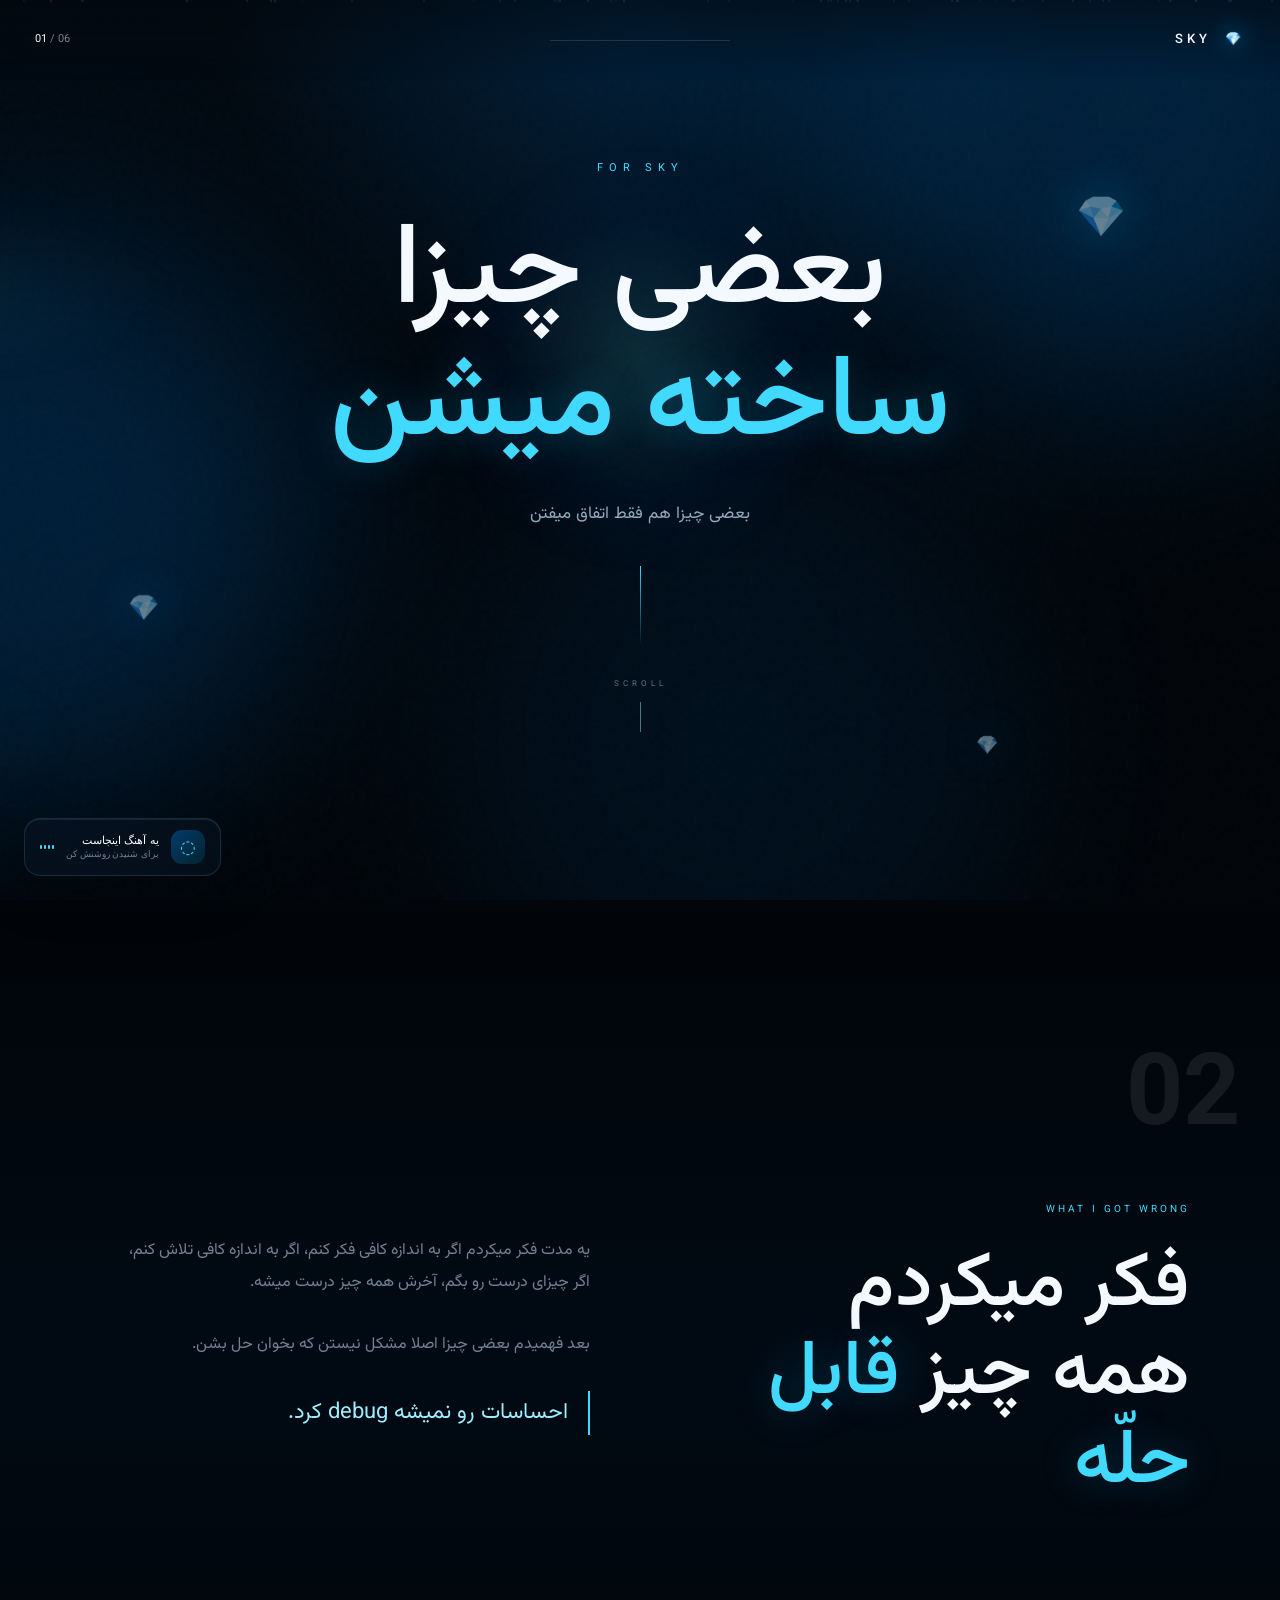
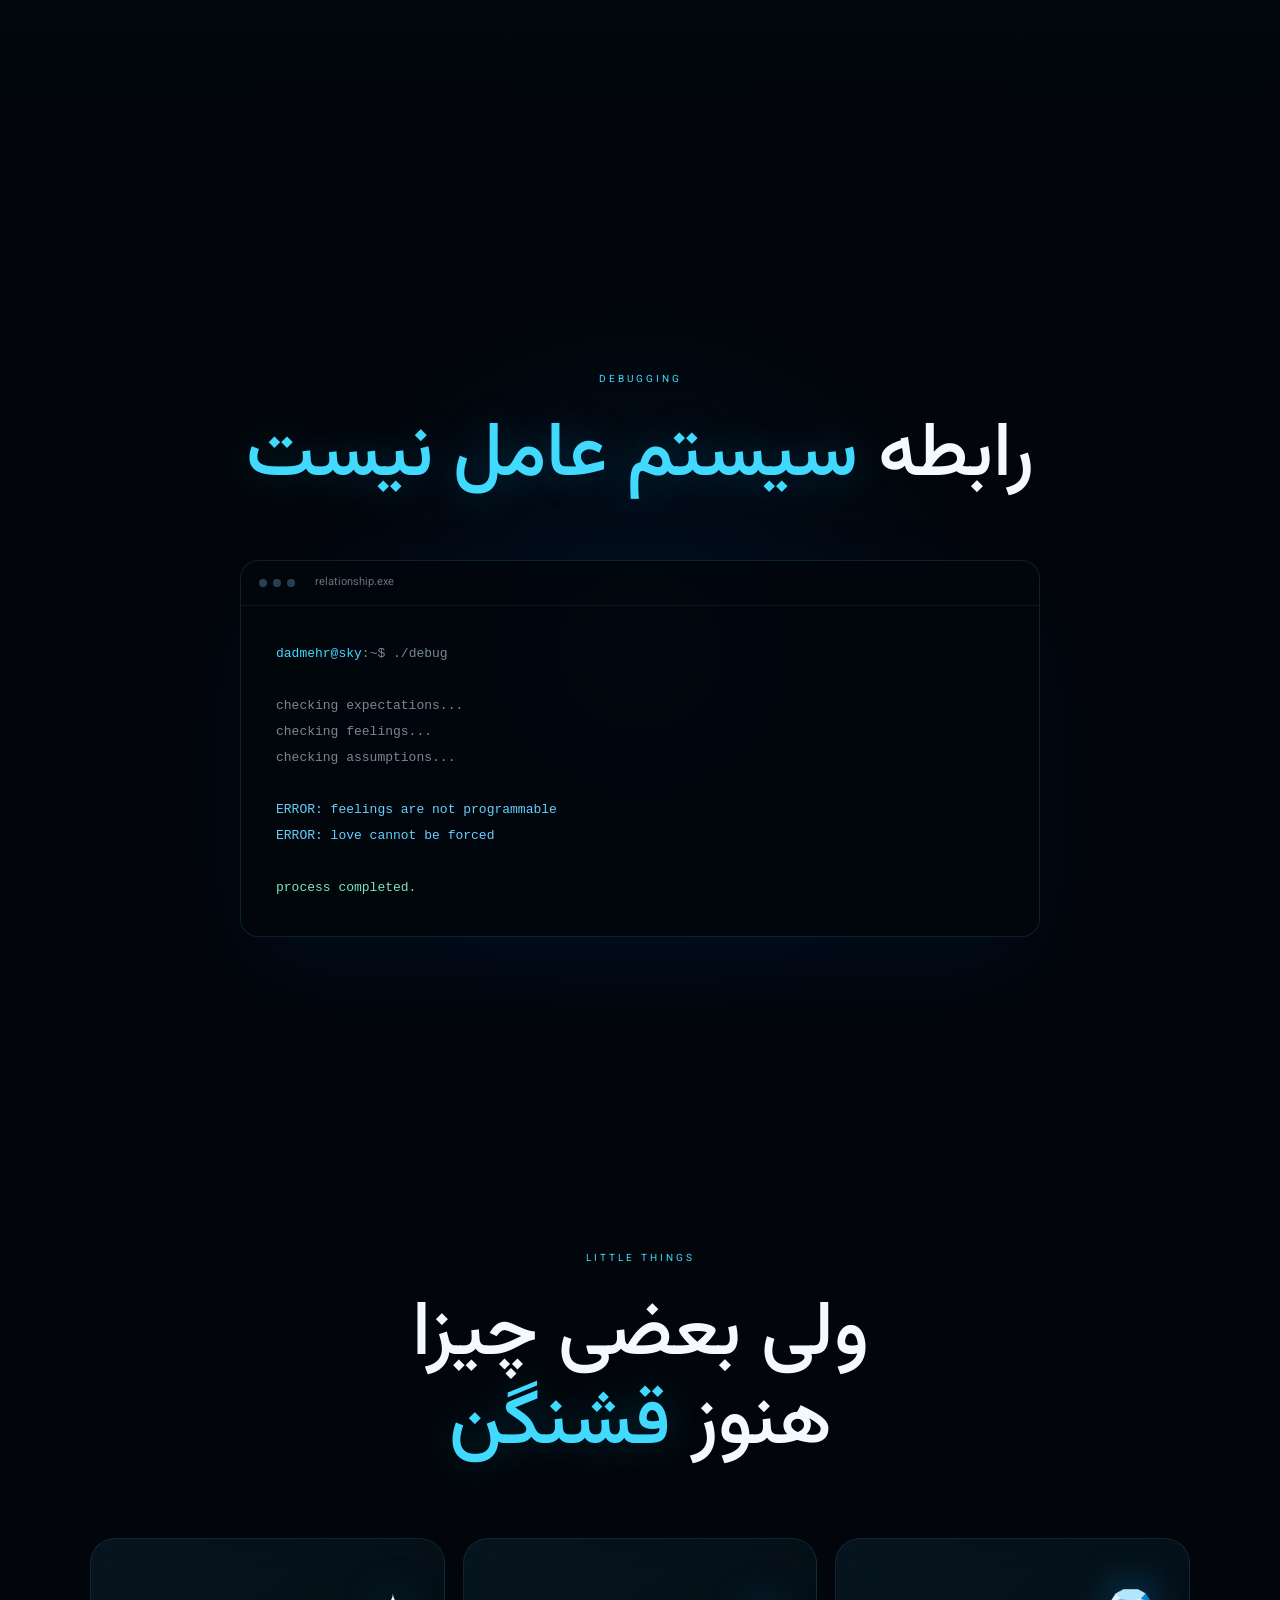
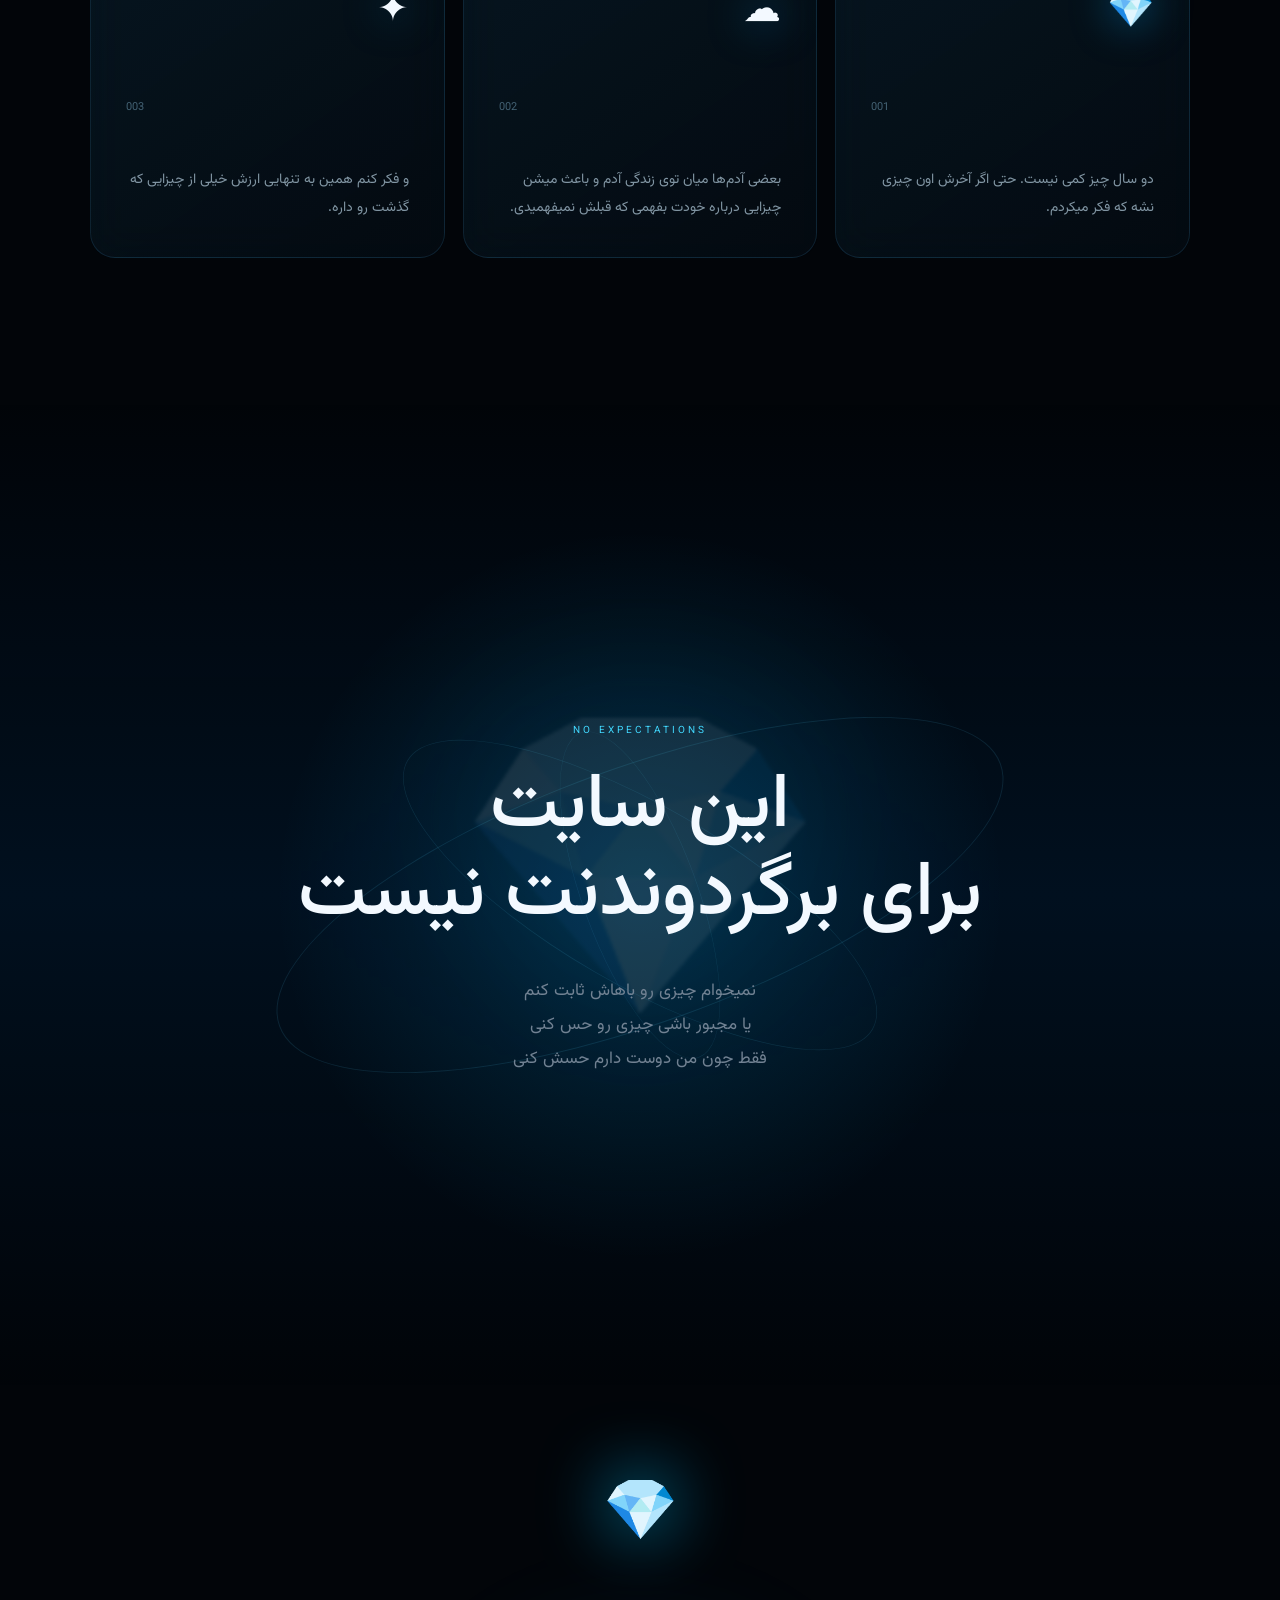
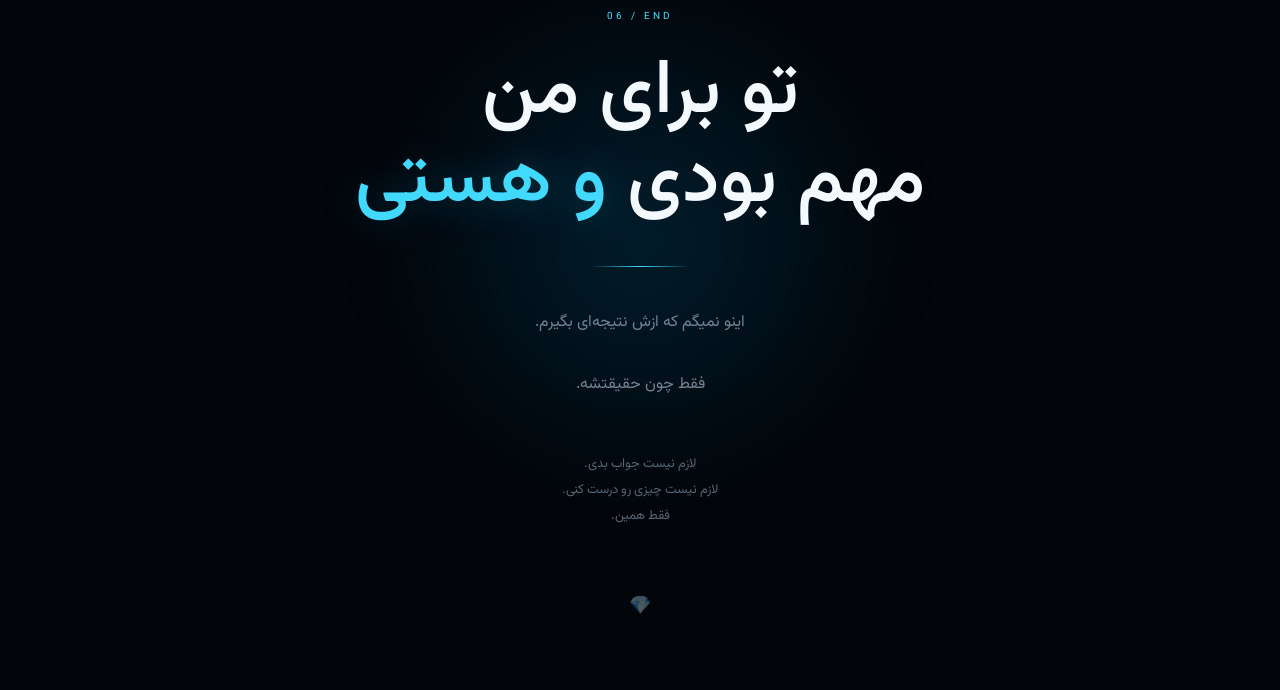
==== index.html @ 77099553 "init" ====
<!DOCTYPE html>
<html lang="fa" dir="rtl">
<head>
    <meta charset="UTF-8">
    <meta name="viewport" content="width=device-width, initial-scale=1.0">

    <title>SKY</title>

    <link rel="stylesheet" href="style.css">
</head>

<body>

    <!-- =====================================================
         BACKGROUND
    ====================================================== -->

    <div class="background">
        <div class="blue-glow glow-1"></div>
        <div class="blue-glow glow-2"></div>
        <div class="blue-glow glow-3"></div>

        <div id="particles"></div>

        <div class="noise"></div>
    </div>


    <!-- =====================================================
         MUSIC
    ====================================================== -->

    <audio id="music" loop muted>
        <source src="assets/music.m4a" type="audio/mpeg">
    </audio>

    <button id="musicToggle" class="music-glass">

        <div class="music-icon">
            <span id="musicIcon">◌</span>
        </div>

        <div class="music-text">
            <strong id="musicTitle">
                یه آهنگ اینجاست
            </strong>

            <span id="musicStatus">
                برای شنیدن روشنش کن
            </span>
        </div>

        <div class="music-wave">
            <i></i>
            <i></i>
            <i></i>
            <i></i>
        </div>

    </button>


    <!-- =====================================================
         NAV
    ====================================================== -->

    <nav class="nav">

        <div class="nav-logo">
            <span>💎</span>
            SKY
        </div>

        <div class="nav-progress">
            <span id="progress"></span>
        </div>

        <div class="nav-counter">
            <span id="sectionNumber">01</span>
            /
            06
        </div>

    </nav>


    <!-- =====================================================
         HERO
    ====================================================== -->

    <main>

        <section class="hero section" data-section="01">

            <div class="hero-sky">

                <div class="sun"></div>

                <div class="cloud cloud-1"></div>
                <div class="cloud cloud-2"></div>
                <div class="cloud cloud-3"></div>

            </div>

            <div class="floating-diamond diamond-1">💎</div>
            <div class="floating-diamond diamond-2">💎</div>
            <div class="floating-diamond diamond-3">💎</div>

            <div class="hero-content reveal">

                <div class="mini-label">
                    FOR SKY
                </div>

                <h1>
                    بعضی چیزا
                    <br>
                    <span>ساخته میشن</span>
                </h1>

                <p>
                    بعضی چیزا هم فقط اتفاق میفتن
                </p>

                <div class="hero-line"></div>

                <div class="scroll-hint">
                    <span>SCROLL</span>
                    <div></div>
                </div>

            </div>

        </section>


        <!-- =================================================
             SECTION 02
        ================================================== -->

        <section class="story section" data-section="02">

            <div class="section-number">
                02
            </div>

            <div class="container">

                <div class="story-grid">

                    <div class="story-title reveal">

                        <span class="blue-label">
                            WHAT I GOT WRONG
                        </span>

                        <h2>
                            فکر میکردم
                            <br>
                            همه چیز
                            <span>قابل حلّه</span>
                        </h2>

                    </div>

                    <div class="story-text reveal">

                        <p>
                            یه مدت فکر میکردم اگر به اندازه کافی
                            فکر کنم، اگر به اندازه کافی تلاش کنم،
                            اگر چیزای درست رو بگم،
                            آخرش همه چیز درست میشه.
                        </p>

                        <p>
                            بعد فهمیدم بعضی چیزا اصلا مشکل نیستن
                            که بخوان حل بشن.
                        </p>

                        <p class="highlight">
                            احساسات رو نمیشه debug کرد.
                        </p>

                    </div>

                </div>

            </div>

        </section>


        <!-- =================================================
             SECTION 03
        ================================================== -->

        <section class="system section" data-section="03">

            <div class="container">

                <div class="system-header reveal">

                    <span class="blue-label">
                        DEBUGGING
                    </span>

                    <h2>
                        رابطه
                        <span>سیستم عامل نیست</span>
                    </h2>

                </div>


                <div class="terminal reveal">

                    <div class="terminal-bar">

                        <div class="terminal-dots">
                            <i></i>
                            <i></i>
                            <i></i>
                        </div>

                        <span>
                            relationship.exe
                        </span>

                    </div>

                    <div class="terminal-content">

                        <div>
                            <span class="cyan">dadmehr@sky</span>:~$
                            ./debug
                        </div>

                        <br>

                        <div>
                            checking expectations...
                        </div>

                        <div>
                            checking feelings...
                        </div>

                        <div>
                            checking assumptions...
                        </div>

                        <br>

                        <div class="error">
                            ERROR: feelings are not programmable
                        </div>

                        <div class="error">
                            ERROR: love cannot be forced
                        </div>

                        <br>

                        <div class="success">
                            process completed.
                        </div>

                    </div>

                </div>

            </div>

        </section>


        <!-- =================================================
             SECTION 04
        ================================================== -->

        <section class="memories section" data-section="04">

            <div class="container">

                <div class="center-title reveal">

                    <span class="blue-label">
                        LITTLE THINGS
                    </span>

                    <h2>
                        ولی بعضی چیزا
                        <br>
                        هنوز <span>قشنگن</span>
                    </h2>

                </div>


                <div class="memory-stack">

                    <article class="memory-card reveal">

                        <div class="memory-icon">
                            💎
                        </div>

                        <span>
                            001
                        </span>

                        <p>
                            دو سال چیز کمی نیست.
                            حتی اگر آخرش اون چیزی نشه
                            که فکر میکردم.
                        </p>

                    </article>


                    <article class="memory-card reveal">

                        <div class="memory-icon">
                            ☁
                        </div>

                        <span>
                            002
                        </span>

                        <p>
                            بعضی آدم‌ها میان توی زندگی آدم
                            و باعث میشن چیزایی درباره خودت بفهمی
                            که قبلش نمیفهمیدی.
                        </p>

                    </article>


                    <article class="memory-card reveal">

                        <div class="memory-icon">
                            ✦
                        </div>

                        <span>
                            003
                        </span>

                        <p>
                            و فکر کنم همین به تنهایی
                            ارزش خیلی از چیزایی که گذشت رو داره.
                        </p>

                    </article>

                </div>

            </div>

        </section>


        <!-- =================================================
             SECTION 05
        ================================================== -->

        <section class="blue-world section" data-section="05">

            <div class="giant-diamond">
                💎
            </div>

            <div class="blue-orbit orbit-1"></div>
            <div class="blue-orbit orbit-2"></div>
            <div class="blue-orbit orbit-3"></div>

            <div class="blue-content reveal">

                <span class="blue-label">
                    NO EXPECTATIONS
                </span>

                <h2>
                    این سایت
                    <br>
                    برای برگردوندنت نیست
                </h2>

                <p>
                    نمیخوام چیزی رو باهاش ثابت کنم
                    <br>
                    یا مجبور باشی چیزی رو حس کنی
                    <br>
                    فقط چون من دوست دارم حسش کنی
                </p>

            </div>

        </section>


        <!-- =================================================
             SECTION 06
        ================================================== -->

        <section class="final section" data-section="06">

            <div class="final-glow"></div>

            <div class="container">

                <div class="final-content reveal">

                    <div class="final-diamond">
                        💎
                    </div>

                    <span class="blue-label">
                        06 / END
                    </span>

                    <h2>
                        تو برای من
                        <br>
                        مهم بودی
                        <span>و هستی</span>
                    </h2>

                    <div class="final-line"></div>

                    <p>
                        اینو نمیگم که ازش نتیجه‌ای بگیرم.
                    </p>

                    <p>
                        فقط چون حقیقتشه.
                    </p>

                    <p class="small-final">
                        لازم نیست جواب بدی.
                        <br>
                        لازم نیست چیزی رو درست کنی.
                        <br>
                        فقط همین.
                    </p>

                    <div class="end-mark">
                        💎
                    </div>

                </div>

            </div>

        </section>

    </main>


    <script src="script.js"></script>

</body>
</html>
---- style.css ----
@import url('https://fonts.googleapis.com/css2?family=Vazirmatn:wght@300;400;500;600;700&display=swap');


/* =========================================================
   ROOT
========================================================= */

:root {

    --black: #020509;
    --deep-blue: #03111e;
    --blue: #008cff;
    --cyan: #42d9ff;
    --light-blue: #9eeeff;

    --white: #f3f9ff;
    --muted: #718293;

    --glass: rgba(8, 25, 40, .42);
    --border: rgba(105, 203, 255, .16);

    --ease: cubic-bezier(.16,1,.3,1);
}


/* =========================================================
   RESET
========================================================= */

* {
    box-sizing: border-box;
    margin: 0;
    padding: 0;
}


html {
    scroll-behavior: smooth;
}


body {

    background: var(--black);

    color: var(--white);

    font-family:
        "Vazirmatn",
        sans-serif;

    overflow-x: hidden;

    line-height: 2;
}


/* =========================================================
   BACKGROUND
========================================================= */

.background {

    position: fixed;

    inset: 0;

    z-index: -10;

    overflow: hidden;

    background:

        radial-gradient(
            circle at 50% 0%,
            rgba(0,140,255,.18),
            transparent 38%
        ),

        linear-gradient(
            180deg,
            #020a12,
            #020509 70%
        );
}


.blue-glow {

    position: absolute;

    width: 45vw;
    height: 45vw;

    border-radius: 50%;

    filter: blur(100px);

    opacity: .18;

    background: var(--blue);

    animation:
        glowMove 12s ease-in-out infinite alternate;
}


.glow-1 {
    top: -20%;
    right: -10%;
}


.glow-2 {

    bottom: 10%;
    left: -20%;

    animation-delay: -4s;
}


.glow-3 {

    top: 50%;
    right: 20%;

    opacity: .08;

    animation-delay: -8s;
}


@keyframes glowMove {

    from {
        transform: translate3d(-30px,-20px,0);
    }

    to {
        transform: translate3d(50px,40px,0);
    }
}


.noise {

    position: absolute;

    inset: 0;

    opacity: .035;

    pointer-events: none;

    background-image:
        url("data:image/svg+xml,%3Csvg viewBox='0 0 180 180' xmlns='http://www.w3.org/2000/svg'%3E%3Cfilter id='n'%3E%3CfeTurbulence type='fractalNoise' baseFrequency='.9' numOctaves='4' stitchTiles='stitch'/%3E%3C/filter%3E%3Crect width='100%25' height='100%25' filter='url(%23n)' opacity='.5'/%3E%3C/svg%3E");
}


/* =========================================================
   PARTICLES
========================================================= */

.particle {

    position: fixed;

    width: 2px;
    height: 2px;

    background: var(--light-blue);

    border-radius: 50%;

    opacity: .4;

    pointer-events: none;

    animation: particleFloat linear infinite;
}


@keyframes particleFloat {

    from {
        transform: translateY(110vh);
    }

    to {
        transform: translateY(-10vh);
    }
}


/* =========================================================
   NAV
========================================================= */

.nav {

    position: fixed;

    top: 0;
    left: 0;

    width: 100%;

    height: 80px;

    padding: 0 35px;

    display: flex;

    align-items: center;

    justify-content: space-between;

    z-index: 100;

    backdrop-filter: blur(15px);

    background:
        linear-gradient(
            to bottom,
            rgba(2,8,14,.55),
            transparent
        );
}


.nav-logo {

    font-size: 13px;

    letter-spacing: 4px;

    font-weight: 500;
}


.nav-logo span {

    margin-left: 7px;

    filter:
        drop-shadow(
            0 0 12px rgba(0,180,255,.8)
        );
}


.nav-progress {

    position: absolute;

    left: 50%;

    transform: translateX(-50%);

    width: 180px;

    height: 1px;

    background: rgba(255,255,255,.12);
}


.nav-progress span {

    display: block;

    width: 0%;

    height: 100%;

    background:
        linear-gradient(
            90deg,
            var(--blue),
            var(--cyan)
        );

    box-shadow:
        0 0 12px var(--blue);

    transition: width .1s linear;
}


.nav-counter {

    font-size: 11px;

    color: var(--muted);

    direction: ltr;
}


#sectionNumber {

    color: var(--white);
}


/* =========================================================
   MUSIC GLASS
========================================================= */

.music-glass {

    position: fixed;

    bottom: 24px;
    left: 24px;

    z-index: 200;

    display: flex;

    align-items: center;

    gap: 12px;

    padding: 11px 15px;

    border: 1px solid var(--border);

    border-radius: 16px;

    color: white;

    background:
        rgba(7, 20, 31, .58);

    backdrop-filter:
        blur(25px)
        saturate(150%);

    -webkit-backdrop-filter:
        blur(25px)
        saturate(150%);

    box-shadow:
        0 15px 50px rgba(0,0,0,.3),
        inset 0 1px 0 rgba(255,255,255,.08);

    cursor: pointer;

    transition:
        transform .3s var(--ease),
        border-color .3s,
        background .3s;
}


.music-glass:hover {

    transform:
        translateY(-4px);

    border-color:
        rgba(80,210,255,.4);

    background:
        rgba(8, 31, 50, .72);
}


.music-icon {

    width: 34px;
    height: 34px;

    display: grid;

    place-items: center;

    border-radius: 11px;

    background:
        linear-gradient(
            135deg,
            rgba(0,140,255,.35),
            rgba(0,220,255,.1)
        );

    color: var(--cyan);

    font-size: 18px;
}


.music-text {

    display: flex;

    flex-direction: column;

    text-align: right;

    line-height: 1.4;
}


.music-text strong {

    font-size: 11px;

    font-weight: 500;
}


.music-text span {

    color: var(--muted);

    font-size: 9px;
}


.music-wave {

    display: flex;

    align-items: center;

    gap: 2px;

    height: 20px;
}


.music-wave i {

    width: 2px;

    height: 6px;

    background: var(--cyan);

    border-radius: 10px;

    animation:
        wave 1s ease-in-out infinite;
}


.music-wave i:nth-child(2) {
    animation-delay: -.2s;
}


.music-wave i:nth-child(3) {
    animation-delay: -.4s;
}


.music-wave i:nth-child(4) {
    animation-delay: -.6s;
}


.music-glass:not(.playing)
.music-wave i {

    animation-play-state: paused;

    height: 4px;
}


@keyframes wave {

    50% {
        height: 17px;
    }
}


/* =========================================================
   GENERAL
========================================================= */

.section {

    position: relative;

    min-height: 100vh;

    display: flex;

    align-items: center;

    overflow: hidden;
}


.container {

    width:
        min(
            1100px,
            calc(100% - 50px)
        );

    margin: auto;
}


.blue-label {

    display: inline-block;

    color: var(--cyan);

    font-size: 10px;

    letter-spacing: 3px;

    direction: ltr;

    margin-bottom: 22px;
}


h1,
h2 {

    font-weight: 500;

    line-height: 1.15;
}


h1 {

    font-size:
        clamp(
            55px,
            9vw,
            125px
        );
}


h1 span,
h2 span {

    color: var(--cyan);

    text-shadow:
        0 0 40px
        rgba(0,200,255,.25);
}


h2 {

    font-size:
        clamp(
            38px,
            6vw,
            80px
        );
}


p {

    color: var(--muted);

    font-size: 16px;
}


/* =========================================================
   HERO
========================================================= */

.hero {

    justify-content: center;

    text-align: center;
}


.hero-content {

    position: relative;

    z-index: 5;
}


.mini-label {

    color: var(--cyan);

    font-size: 11px;

    letter-spacing: 6px;

    direction: ltr;

    margin-bottom: 28px;
}


.hero-content p {

    margin-top: 25px;

    font-size: 17px;

    color: #91a9bb;
}


.hero-line {

    width: 1px;

    height: 80px;

    margin:
        35px auto 0;

    background:
        linear-gradient(
            to bottom,
            var(--cyan),
            transparent
        );
}


.scroll-hint {

    margin-top: 30px;

    color: #627381;

    font-size: 8px;

    letter-spacing: 4px;

    direction: ltr;
}


.scroll-hint div {

    width: 1px;

    height: 30px;

    margin: 10px auto;

    background: #537384;

    animation:
        scrollLine 1.5s infinite;
}


@keyframes scrollLine {

    50% {
        transform:
            translateY(10px);

        opacity: .2;
    }
}


/* =========================================================
   HERO SKY
========================================================= */

.hero-sky {

    position: absolute;

    inset: 0;

    overflow: hidden;

    opacity: .7;
}


.sun {

    position: absolute;

    width: 35vw;
    height: 35vw;

    min-width: 280px;
    min-height: 280px;

    border-radius: 50%;

    background:
        radial-gradient(
            circle,
            rgba(80,220,255,.22),
            rgba(0,100,255,.05) 45%,
            transparent 70%
        );

    top: 15%;
    left: 50%;

    transform:
        translateX(-50%);
}


.cloud {

    position: absolute;

    width: 500px;

    height: 130px;

    background:
        linear-gradient(
            90deg,
            transparent,
            rgba(100,210,255,.06),
            transparent
        );

    filter: blur(25px);

    border-radius: 50%;

    animation:
        cloudMove 25s linear infinite;
}


.cloud-1 {

    top: 25%;
    left: -300px;
}


.cloud-2 {

    top: 55%;
    left: -500px;

    animation-duration: 35s;

    animation-delay: -15s;
}


.cloud-3 {

    top: 75%;
    left: -400px;

    animation-duration: 45s;

    animation-delay: -8s;
}


@keyframes cloudMove {

    to {
        transform:
            translateX(
                calc(100vw + 800px)
            );
    }
}


/* =========================================================
   DIAMONDS
========================================================= */

.floating-diamond {

    position: absolute;

    font-size: 40px;

    filter:
        drop-shadow(
            0 0 25px
            rgba(0,180,255,.8)
        );

    opacity: .45;

    user-select: none;

    pointer-events: none;
}


.diamond-1 {

    top: 20%;
    right: 12%;

    animation:
        diamondFloat 6s ease-in-out infinite;
}


.diamond-2 {

    top: 65%;
    left: 10%;

    font-size: 25px;

    animation:
        diamondFloat 8s ease-in-out infinite reverse;
}


.diamond-3 {

    bottom: 15%;
    right: 22%;

    font-size: 18px;

    animation:
        diamondFloat 5s ease-in-out infinite;
}


@keyframes diamondFloat {

    50% {
        transform:
            translateY(-30px)
            rotate(8deg);

        opacity: .75;
    }
}


/* =========================================================
   STORY
========================================================= */

.story {

    background:
        linear-gradient(
            180deg,
            transparent,
            rgba(0,80,150,.08),
            transparent
        );
}


.story-grid {

    display: grid;

    grid-template-columns:
        1fr 1fr;

    gap: 100px;

    align-items: center;
}


.story-text {

    max-width: 470px;
}


.story-text p {

    margin-bottom: 30px;
}


.story-text .highlight {

    color: var(--light-blue);

    font-size: 22px;

    border-right:
        2px solid var(--cyan);

    padding-right: 20px;
}


.section-number {

    position: absolute;

    top: 100px;
    right: 40px;

    color: rgba(255,255,255,.08);

    font-size: 100px;

    font-weight: 700;

    direction: ltr;
}


/* =========================================================
   TERMINAL
========================================================= */

.system {

    background:
        radial-gradient(
            circle at 50% 50%,
            rgba(0,130,255,.09),
            transparent 50%
        );
}


.system-header {

    text-align: center;

    margin-bottom: 60px;
}


.terminal {

    width:
        min(
            800px,
            100%
        );

    margin: auto;

    border:
        1px solid
        rgba(70,200,255,.15);

    border-radius: 18px;

    overflow: hidden;

    background:
        rgba(1,7,12,.8);

    box-shadow:
        0 40px 100px
        rgba(0,100,255,.08);
}


.terminal-bar {

    height: 45px;

    display: flex;

    align-items: center;

    gap: 20px;

    padding: 0 18px;

    direction: ltr;

    border-bottom:
        1px solid
        rgba(255,255,255,.06);

    color: #647381;

    font-size: 11px;
}


.terminal-dots {

    display: flex;

    gap: 6px;
}


.terminal-dots i {

    width: 8px;
    height: 8px;

    border-radius: 50%;

    background: #294050;
}


.terminal-content {

    padding: 35px;

    direction: ltr;

    text-align: left;

    font-family:
        "Courier New",
        monospace;

    font-size: 13px;

    color: #768895;

    line-height: 2;
}


.cyan {
    color: var(--cyan);
}


.error {
    color: #65cfff;
}


.success {
    color: #7ce5bb;
}


/* =========================================================
   MEMORIES
========================================================= */

.center-title {

    text-align: center;

    margin-bottom: 70px;
}


.memory-stack {

    display: grid;

    grid-template-columns:
        repeat(3, 1fr);

    gap: 18px;
}


.memory-card {

    min-height: 320px;

    padding: 35px;

    display: flex;

    flex-direction: column;

    justify-content: space-between;

    border:
        1px solid
        rgba(90,190,255,.13);

    border-radius: 25px;

    background:
        linear-gradient(
            145deg,
            rgba(20,70,100,.25),
            rgba(5,15,24,.5)
        );

    backdrop-filter:
        blur(20px);

    transition:
        transform .6s var(--ease),
        border .3s,
        background .3s;
}


.memory-card:hover {

    transform:
        translateY(-15px)
        rotateX(3deg);

    border-color:
        rgba(70,210,255,.35);

    background:
        linear-gradient(
            145deg,
            rgba(20,100,150,.3),
            rgba(5,15,24,.7)
        );
}


.memory-card > span {

    direction: ltr;

    color: #446274;

    font-size: 11px;
}


.memory-icon {

    font-size: 38px;

    filter:
        drop-shadow(
            0 0 20px
            rgba(0,180,255,.5)
        );
}


.memory-card p {

    font-size: 14px;

    color: #8195a3;
}


/* =========================================================
   BLUE WORLD
========================================================= */

.blue-world {

    min-height: 110vh;

    justify-content: center;

    text-align: center;

    background:

        radial-gradient(
            circle,
            rgba(0,180,255,.18),
            transparent 45%
        ),

        linear-gradient(
            180deg,
            transparent,
            rgba(0,60,120,.2),
            transparent
        );
}


.blue-content {

    position: relative;

    z-index: 5;
}


.blue-content p {

    margin-top: 35px;

    font-size: 17px;
}


.giant-diamond {

    position: absolute;

    font-size:
        clamp(
            120px,
            25vw,
            300px
        );

    opacity: .1;

    filter:
        blur(1px)
        drop-shadow(
            0 0 80px
            rgba(0,190,255,.8)
        );

    animation:
        giantDiamond 10s ease-in-out infinite;
}


@keyframes giantDiamond {

    50% {
        transform:
            rotate(8deg)
            scale(1.08);
    }
}


.blue-orbit {

    position: absolute;

    width: 60vw;
    height: 20vw;

    max-width: 900px;

    border:
        1px solid
        rgba(80,210,255,.12);

    border-radius: 50%;

    transform:
        rotate(-20deg);

    animation:
        orbit 15s linear infinite;
}


.orbit-2 {

    transform:
        rotate(30deg)
        scale(.7);

    animation-duration: 20s;
}


.orbit-3 {

    transform:
        rotate(70deg)
        scale(.45);

    animation-duration: 25s;
}


@keyframes orbit {

    to {
        rotate: 360deg;
    }
}


/* =========================================================
   FINAL
========================================================= */

.final {

    min-height: 100vh;

    text-align: center;

    justify-content: center;
}


.final-glow {

    position: absolute;

    width: 600px;
    height: 600px;

    border-radius: 50%;

    background:
        radial-gradient(
            circle,
            rgba(0,170,255,.15),
            transparent 65%
        );

    filter: blur(30px);
}


.final-content {

    position: relative;

    z-index: 5;
}


.final-diamond {

    font-size: 60px;

    margin-bottom: 25px;

    filter:
        drop-shadow(
            0 0 35px
            rgba(0,190,255,.8)
        );

    animation:
        diamondFloat 4s infinite;
}


.final-content p {

    margin-top: 30px;
}


.final-line {

    width: 100px;

    height: 1px;

    margin: 40px auto;

    background:
        linear-gradient(
            90deg,
            transparent,
            var(--cyan),
            transparent
        );
}


.small-final {

    font-size: 13px;

    color: #536674 !important;

    margin-top: 50px !important;
}


.end-mark {

    margin-top: 60px;

    opacity: .35;

    font-size: 18px;
}


/* =========================================================
   REVEAL
========================================================= */

.reveal {

    opacity: 0;

    transform:
        translateY(80px);

    transition:
        opacity 1s var(--ease),
        transform 1.2s var(--ease);
}


.reveal.visible {

    opacity: 1;

    transform:
        translateY(0);
}


/* =========================================================
   RESPONSIVE
========================================================= */

@media (max-width: 750px) {

    .nav {

        padding: 0 18px;
    }


    .nav-progress {

        display: none;
    }


    .music-glass {

        bottom: 15px;
        left: 15px;

        padding: 9px 11px;
    }


    .music-text strong {

        font-size: 10px;
    }


    .story-grid {

        grid-template-columns: 1fr;

        gap: 45px;
    }


    .memory-stack {

        grid-template-columns: 1fr;
    }


    .memory-card {

        min-height: 260px;
    }


    .section-number {

        right: 15px;

        top: 70px;

        font-size: 60px;
    }


    .terminal-content {

        font-size: 10px;

        padding: 25px;

        overflow-x: auto;
    }


    .floating-diamond {

        opacity: .25;
    }

}
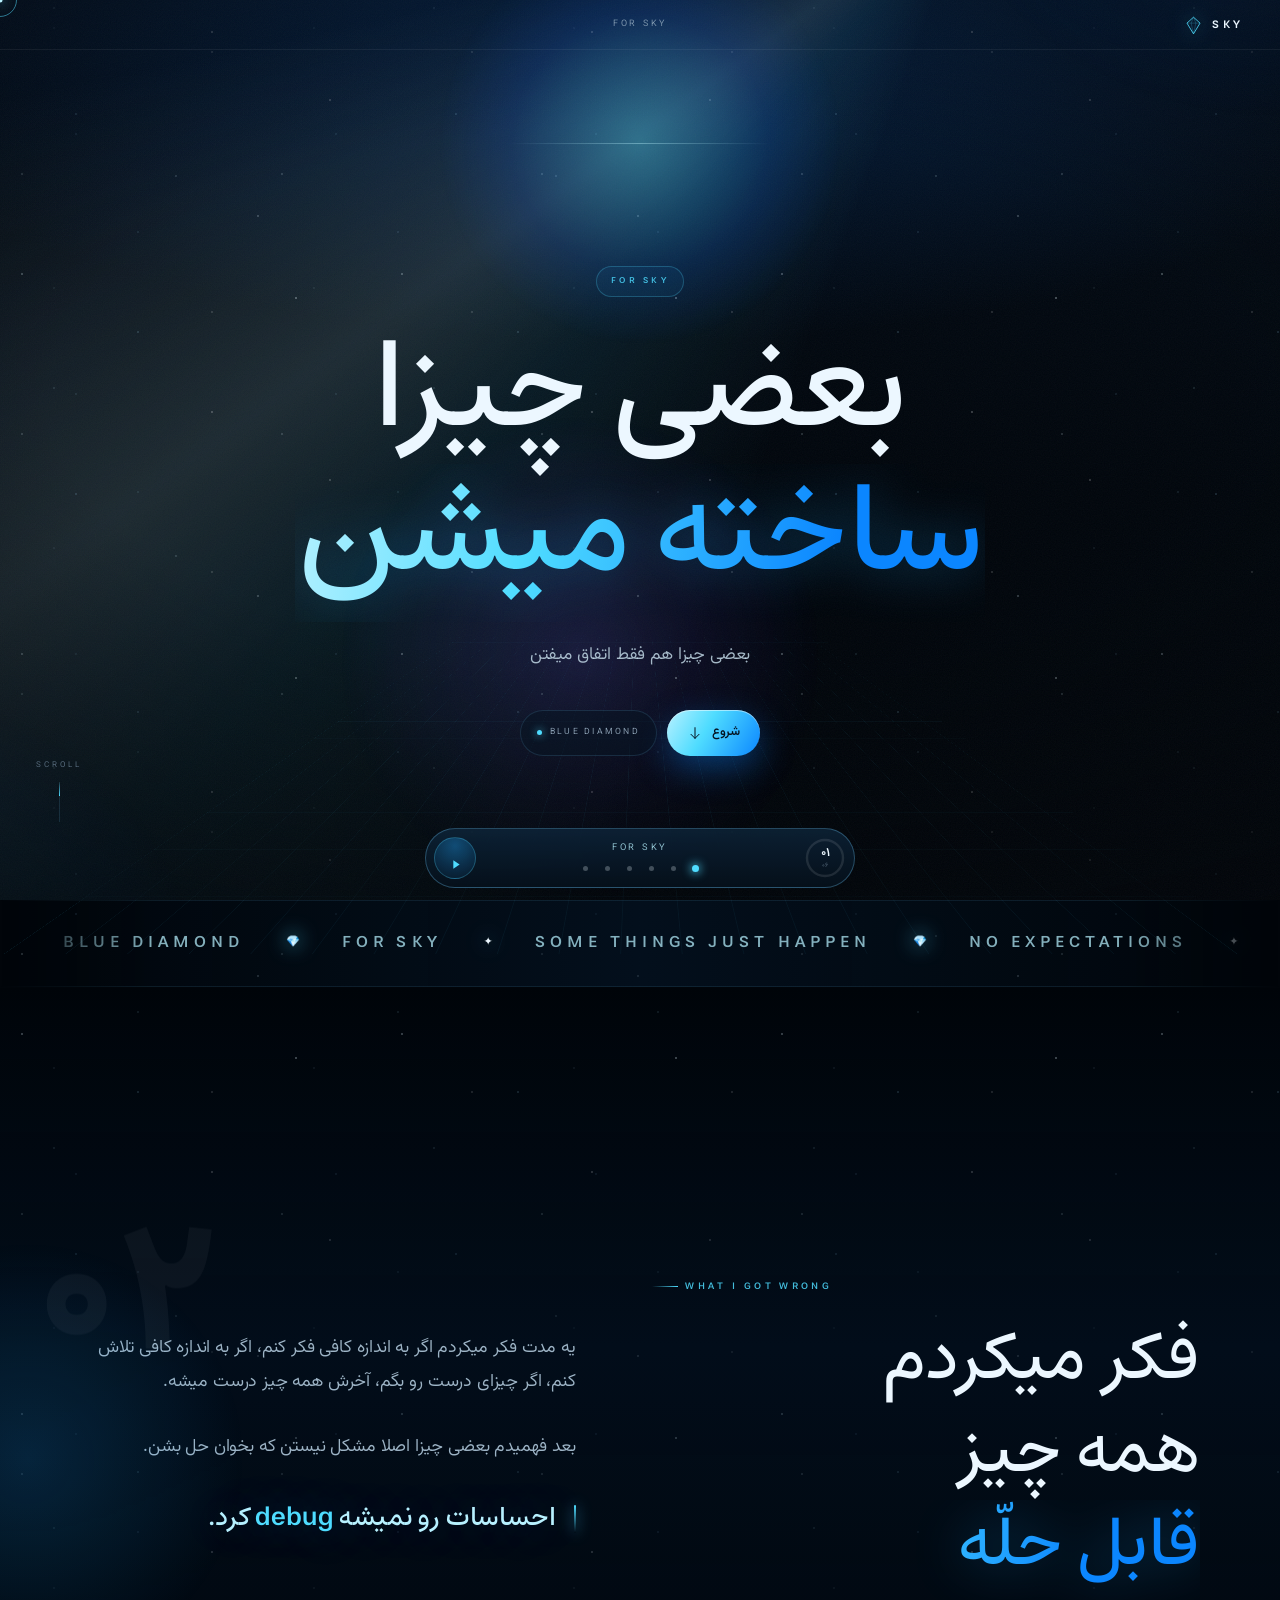
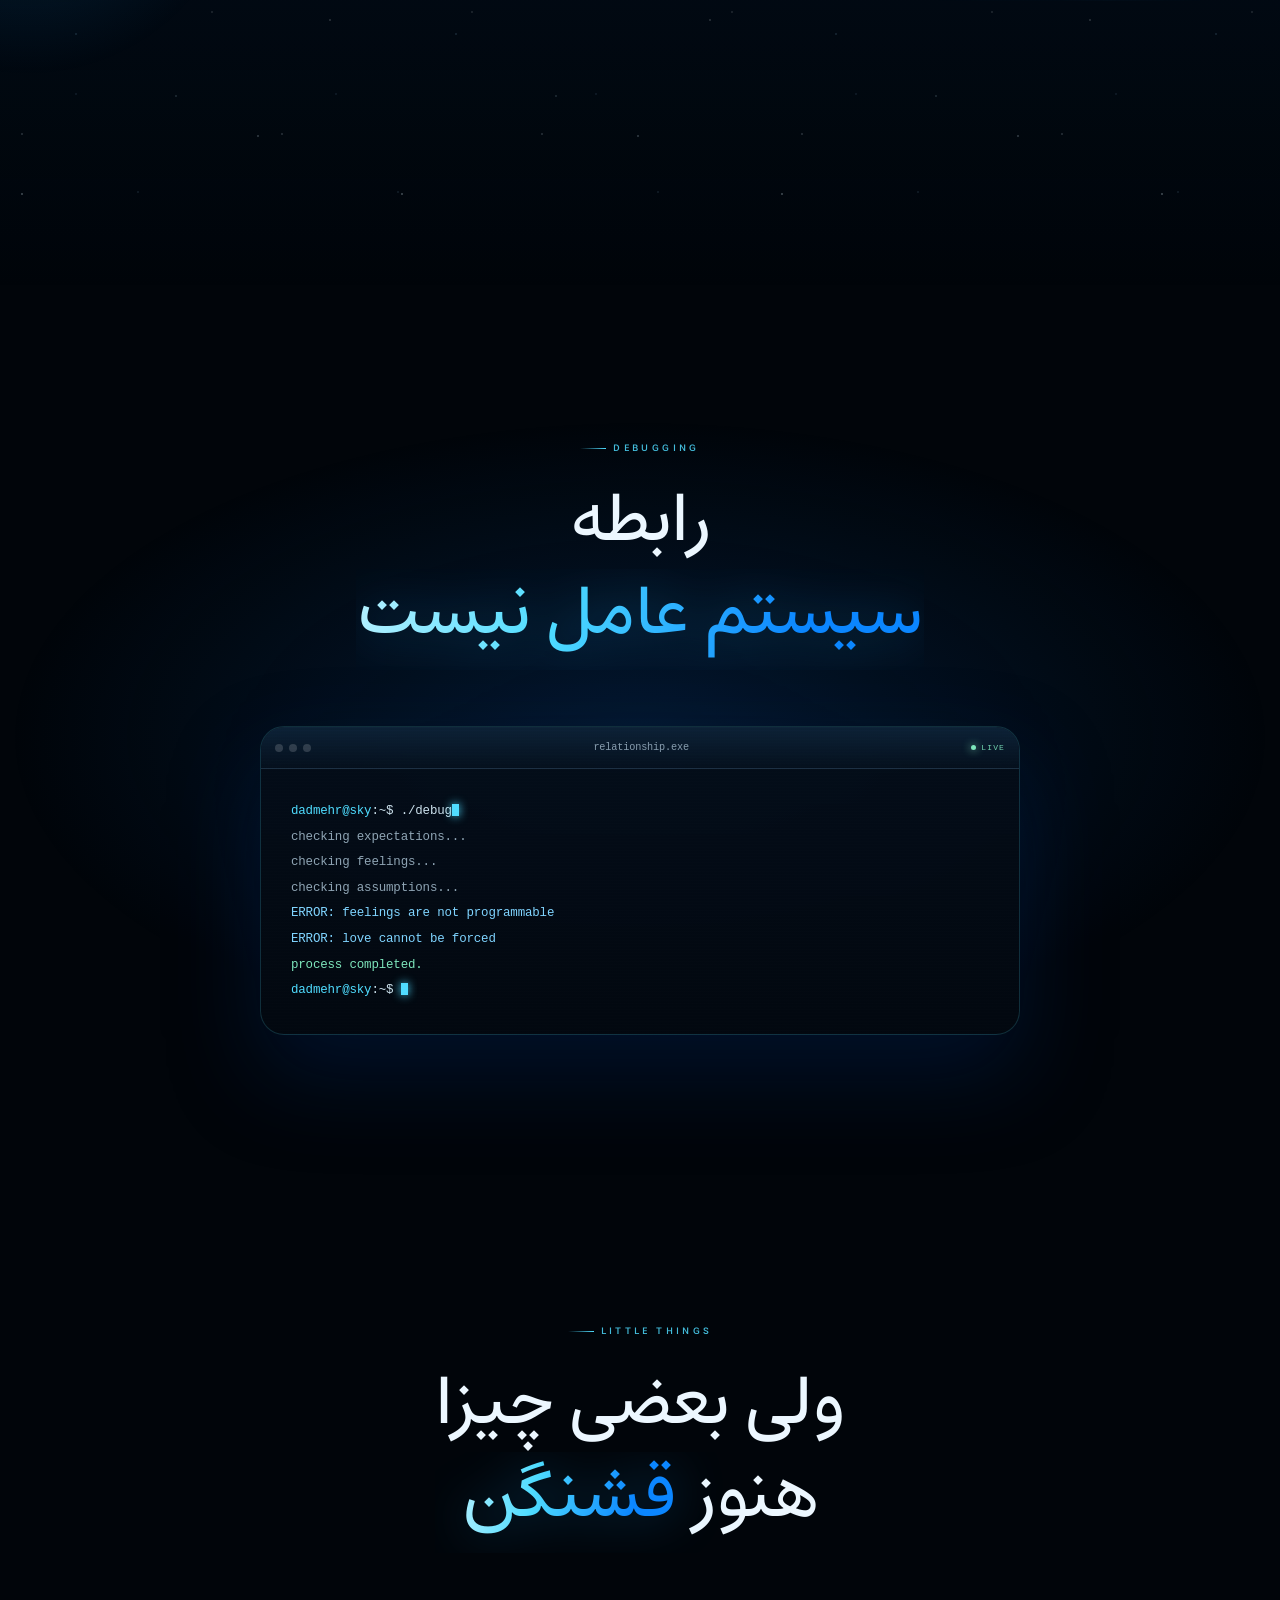
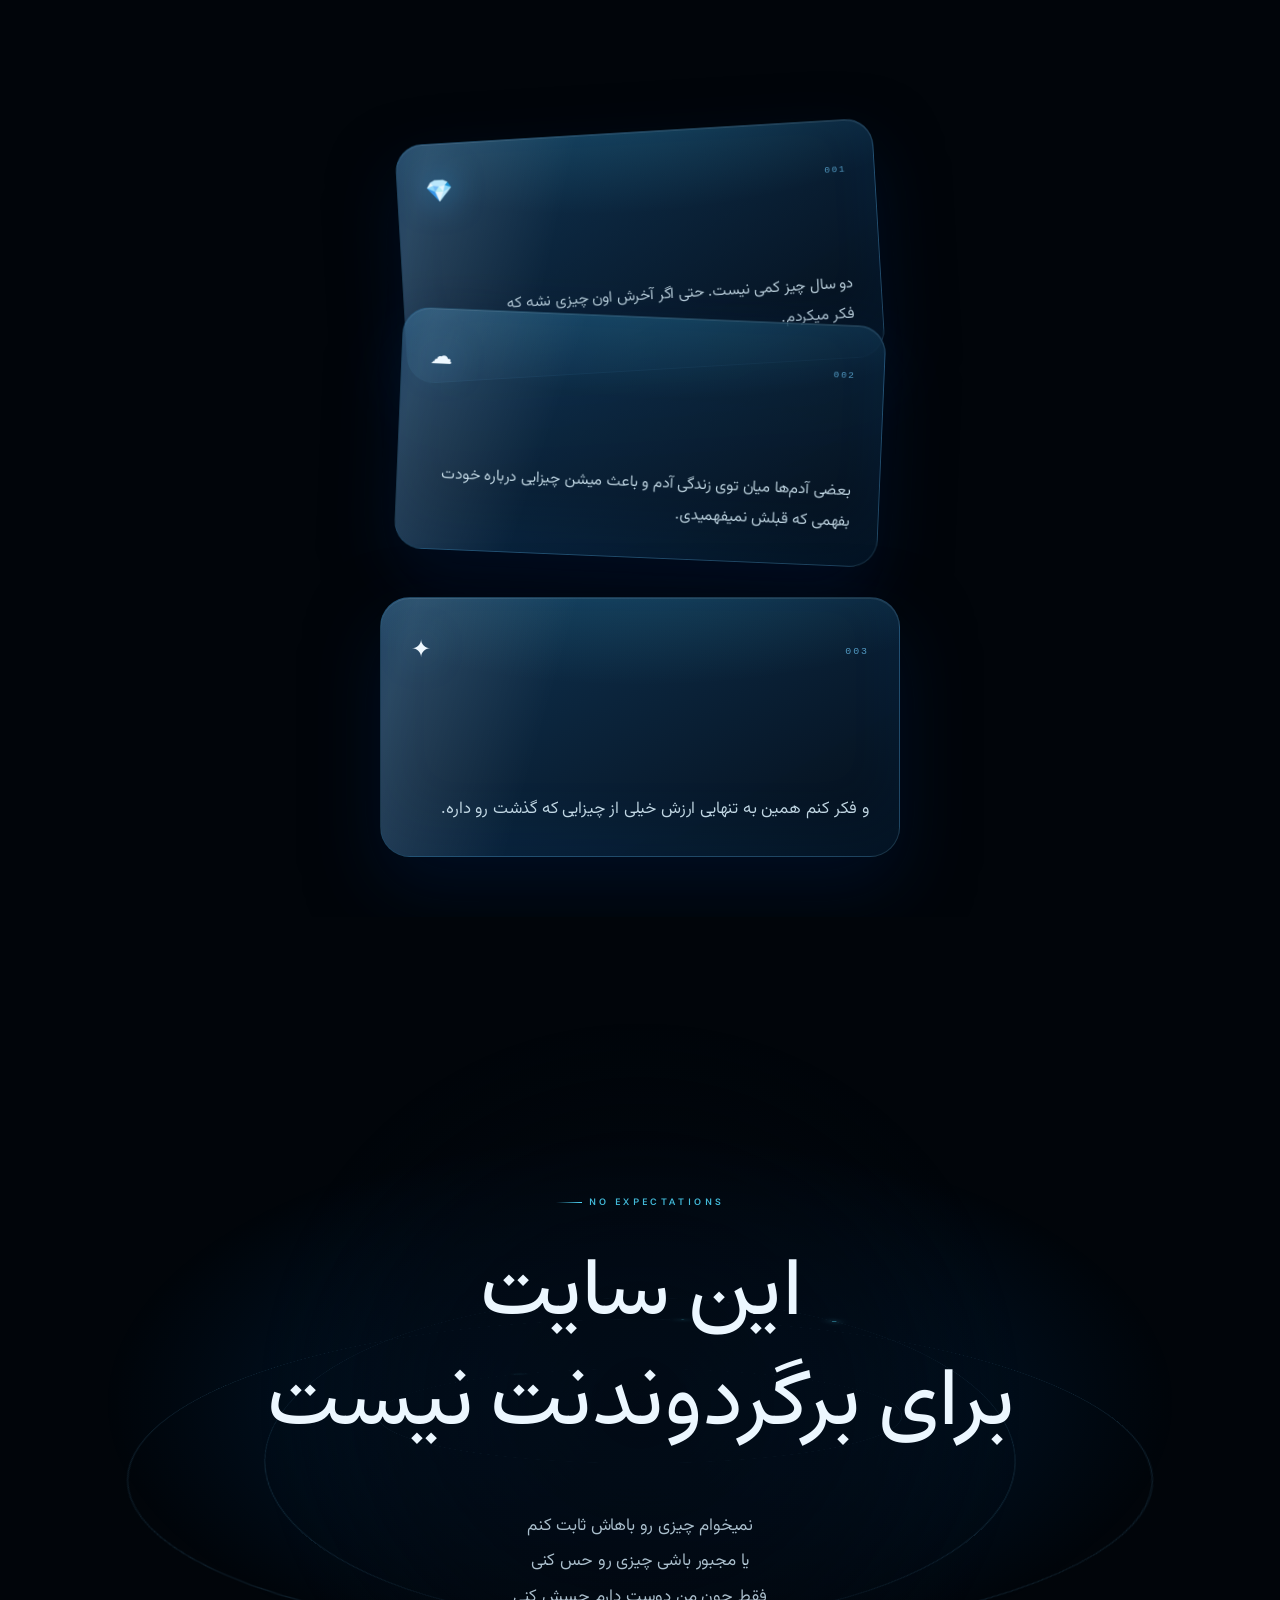
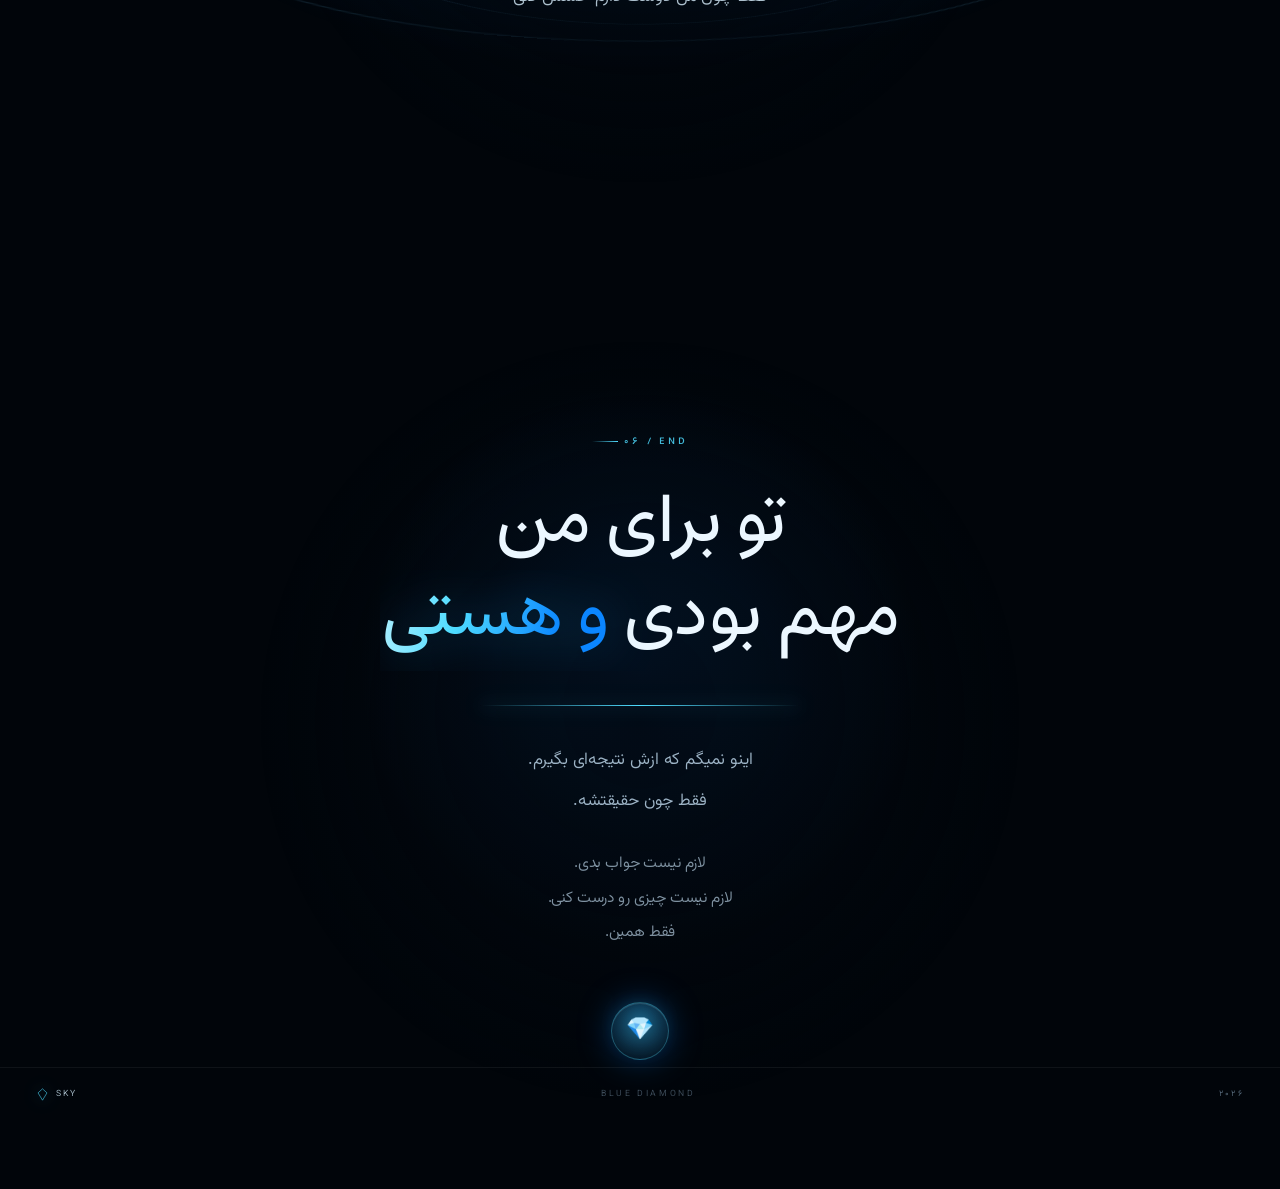
==== commit e884d697: "UI 2.0: rebuild the whole interface (mobile first) - real 3D diamond in WebGL (hand written shader, " ====
--- a/index.html
+++ b/index.html
@@ -1,188 +1,494 @@
 <!DOCTYPE html>
 <html lang="fa" dir="rtl">
+
 <head>
+
     <meta charset="UTF-8">
-    <meta name="viewport" content="width=device-width, initial-scale=1.0">
-
-    <title>SKY</title>
+
+    <meta
+        name="viewport"
+        content="width=device-width, initial-scale=1, viewport-fit=cover"
+    >
+
+    <meta name="theme-color" content="#020509">
+    <meta name="color-scheme" content="dark">
+
+    <title>SKY · 💎</title>
+
+    <meta
+        name="description"
+        content="یک سایت آبی برای SKY. بعضی چیزا ساخته میشن، بعضی چیزا هم فقط اتفاق میفتن."
+    >
+
+    <link
+        rel="icon"
+        href="data:image/svg+xml,%3Csvg xmlns='http://www.w3.org/2000/svg' viewBox='0 0 32 32'%3E%3Cdefs%3E%3ClinearGradient id='g' x1='0' y1='0' x2='1' y2='1'%3E%3Cstop offset='0' stop-color='%2360e0ff'/%3E%3Cstop offset='1' stop-color='%23007bff'/%3E%3C/linearGradient%3E%3C/defs%3E%3Cpath d='M16 2 L27 12 L16 30 L5 12 Z' fill='url(%23g)'/%3E%3C/svg%3E"
+    >
+
+    <link
+        rel="preload"
+        as="font"
+        type="font/woff2"
+        href="assets/fonts/estedad-arabic.woff2"
+        crossorigin
+    >
+
+    <link
+        rel="preload"
+        as="font"
+        type="font/woff2"
+        href="assets/fonts/vazirmatn-arabic.woff2"
+        crossorigin
+    >
+
+    <link rel="preconnect" href="https://fonts.gstatic.com" crossorigin>
 
     <link rel="stylesheet" href="style.css">
+
 </head>
 
+
 <body>
 
-    <!-- =====================================================
-         BACKGROUND
-    ====================================================== -->
-
-    <div class="background">
-        <div class="blue-glow glow-1"></div>
-        <div class="blue-glow glow-2"></div>
-        <div class="blue-glow glow-3"></div>
-
-        <div id="particles"></div>
-
-        <div class="noise"></div>
+    <!-- =========================================================
+         BOOT
+    ========================================================== -->
+
+    <div class="boot" id="boot" aria-hidden="true">
+
+        <div class="boot-inner">
+
+            <div class="boot-gem">
+
+                <svg viewBox="0 0 120 120" aria-hidden="true">
+
+                    <defs>
+                        <linearGradient id="bgem" x1="0" y1="0" x2="1" y2="1">
+                            <stop offset="0" stop-color="#8beeff"/>
+                            <stop offset=".5" stop-color="#31c5ff"/>
+                            <stop offset="1" stop-color="#0063ff"/>
+                        </linearGradient>
+                    </defs>
+
+                    <path
+                        class="bgem-line"
+                        d="M60 12 L96 44 L60 110 L24 44 Z"
+                        fill="none"
+                        stroke="url(#bgem)"
+                        stroke-width="1.5"
+                        stroke-linejoin="round"
+                    />
+
+                    <path
+                        class="bgem-line-2"
+                        d="M24 44 L96 44 M60 12 L60 110 M24 44 L60 44 L96 44 M60 44 L30 44"
+                        fill="none"
+                        stroke="url(#bgem)"
+                        stroke-width=".8"
+                        opacity=".55"
+                    />
+
+                </svg>
+
+                <div class="boot-shine"></div>
+
+            </div>
+
+            <div class="boot-word">
+                <span>B</span><span>L</span><span>U</span><span>E</span>
+            </div>
+
+            <div class="boot-bar">
+                <i id="bootBar"></i>
+            </div>
+
+            <div class="boot-pct">
+                <span id="bootPct">0</span>%
+            </div>
+
+        </div>
+
     </div>
 
 
-    <!-- =====================================================
-         MUSIC
-    ====================================================== -->
-
-    <audio id="music" loop muted>
-        <source src="assets/music.m4a" type="audio/mpeg">
+    <!-- =========================================================
+         BACKDROP
+    ========================================================== -->
+
+    <div class="backdrop" aria-hidden="true">
+
+        <div class="bd bd-aurora">
+            <span class="au au-1"></span>
+            <span class="au au-2"></span>
+            <span class="au au-3"></span>
+        </div>
+
+        <div class="bd bd-stars" id="stars1"></div>
+        <div class="bd bd-stars bd-stars-2" id="stars2"></div>
+
+        <div class="bd bd-grid"><i></i></div>
+
+        <div class="bd bd-beam"></div>
+
+        <div class="bd bd-vignette"></div>
+        <div class="bd bd-grain"></div>
+
+    </div>
+
+
+    <!-- =========================================================
+         3D GEM
+    ========================================================== -->
+
+    <div class="gem-stage" id="gemStage" aria-hidden="true">
+
+        <div class="gem-halo"></div>
+
+        <canvas id="gem"></canvas>
+
+        <div class="gem-flare"></div>
+
+    </div>
+
+
+    <div class="cursor" id="cursor" aria-hidden="true">
+        <span class="cursor-dot"></span>
+        <span class="cursor-ring"></span>
+    </div>
+
+
+    <!-- =========================================================
+         TOP BAR
+    ========================================================== -->
+
+    <header class="topbar" id="topbar">
+
+        <a class="brand" href="#hero" aria-label="SKY">
+
+            <svg class="brand-mark" viewBox="0 0 32 32" aria-hidden="true">
+                <path
+                    d="M16 2 L27 12 L16 30 L5 12 Z"
+                    fill="none"
+                    stroke="currentColor"
+                    stroke-width="1.4"
+                    stroke-linejoin="round"
+                />
+                <path d="M5 12 H27 M16 2 L12 12 M16 2 L20 12 M12 12 L16 30 M20 12 L16 30"
+                    fill="none" stroke="currentColor" stroke-width=".7" opacity=".5"/>
+            </svg>
+
+            <span class="brand-text">SKY</span>
+
+        </a>
+
+        <span class="topbar-tag" id="topTag">FOR SKY</span>
+
+        <div class="topline" aria-hidden="true">
+            <i id="topLine"></i>
+        </div>
+
+    </header>
+
+
+    <!-- =========================================================
+         DOCK
+    ========================================================== -->
+
+    <div class="dock-wrap">
+
+        <nav class="dock" id="dock" aria-label="ناوبری بخش‌ها">
+
+            <a class="dock-ring" href="#hero" id="dockRing" aria-label="بازگشت به ابتدا">
+
+                <svg viewBox="0 0 42 42" aria-hidden="true">
+                    <circle class="ring-bg" cx="21" cy="21" r="18"/>
+                    <circle class="ring-fg" id="ringFg" cx="21" cy="21" r="18"/>
+                </svg>
+
+                <span class="ring-num" id="ringNum">۰۱</span>
+                <span class="ring-total">۰۶</span>
+
+            </a>
+
+            <div class="dock-mid">
+
+                <span class="dock-title" id="dockTitle">FOR SKY</span>
+
+                <div class="dock-dots" id="dockDots">
+                    <a class="dock-dot" href="#hero" aria-label="بخش ۰۱"></a>
+                    <a class="dock-dot" href="#story" aria-label="بخش ۰۲"></a>
+                    <a class="dock-dot" href="#debug" aria-label="بخش ۰۳"></a>
+                    <a class="dock-dot" href="#notes" aria-label="بخش ۰۴"></a>
+                    <a class="dock-dot" href="#blue" aria-label="بخش ۰۵"></a>
+                    <a class="dock-dot" href="#final" aria-label="بخش ۰۶"></a>
+                </div>
+
+            </div>
+
+            <button
+                class="dock-music"
+                id="musicToggle"
+                type="button"
+                aria-pressed="false"
+                aria-label="پخش موسیقی"
+            >
+
+                <span class="dm-live"></span>
+
+                <svg class="dm-icon dm-play" viewBox="0 0 24 24" aria-hidden="true">
+                    <path d="M8.5 5.2 L18.6 12 L8.5 18.8 Z"/>
+                </svg>
+
+                <svg class="dm-icon dm-pause" viewBox="0 0 24 24" aria-hidden="true">
+                    <rect x="7.2" y="5" width="3.4" height="14" rx="1.5"/>
+                    <rect x="13.4" y="5" width="3.4" height="14" rx="1.5"/>
+                </svg>
+
+            </button>
+
+        </nav>
+
+    </div>
+
+
+    <!-- =========================================================
+         MUSIC HINT
+    ========================================================== -->
+
+    <button class="music-hint" id="musicHint" type="button">
+
+        <span class="mh-gem">💎</span>
+
+        <span class="mh-text">
+            <strong id="musicTitle">یه آهنگ اینجاست</strong>
+            <em id="musicStatus">برای شنیدن روشنش کن</em>
+        </span>
+
+        <span class="mh-wave">
+            <i></i><i></i><i></i><i></i>
+        </span>
+
+    </button>
+
+
+    <audio id="music" loop preload="none">
+        <source src="assets/music.m4a" type="audio/mp4">
     </audio>
 
-    <button id="musicToggle" class="music-glass">
-
-        <div class="music-icon">
-            <span id="musicIcon">◌</span>
-        </div>
-
-        <div class="music-text">
-            <strong id="musicTitle">
-                یه آهنگ اینجاست
-            </strong>
-
-            <span id="musicStatus">
-                برای شنیدن روشنش کن
-            </span>
-        </div>
-
-        <div class="music-wave">
-            <i></i>
-            <i></i>
-            <i></i>
-            <i></i>
-        </div>
-
-    </button>
-
-
-    <!-- =====================================================
-         NAV
-    ====================================================== -->
-
-    <nav class="nav">
-
-        <div class="nav-logo">
-            <span>💎</span>
-            SKY
-        </div>
-
-        <div class="nav-progress">
-            <span id="progress"></span>
-        </div>
-
-        <div class="nav-counter">
-            <span id="sectionNumber">01</span>
-            /
-            06
-        </div>
-
-    </nav>
-
-
-    <!-- =====================================================
-         HERO
-    ====================================================== -->
-
-    <main>
-
-        <section class="hero section" data-section="01">
-
-            <div class="hero-sky">
-
-                <div class="sun"></div>
-
-                <div class="cloud cloud-1"></div>
-                <div class="cloud cloud-2"></div>
-                <div class="cloud cloud-3"></div>
-
-            </div>
-
-            <div class="floating-diamond diamond-1">💎</div>
-            <div class="floating-diamond diamond-2">💎</div>
-            <div class="floating-diamond diamond-3">💎</div>
-
-            <div class="hero-content reveal">
-
-                <div class="mini-label">
-                    FOR SKY
-                </div>
-
-                <h1>
-                    بعضی چیزا
-                    <br>
-                    <span>ساخته میشن</span>
+
+    <!-- =========================================================
+         MAIN
+    ========================================================== -->
+
+    <main id="main">
+
+
+        <!-- ================= HERO ================= -->
+
+        <section class="sec sec-hero" id="hero" data-sec="1" data-tag="FOR SKY">
+
+            <div class="wrap hero-wrap">
+
+                <span
+                    class="gem-space"
+                    data-gem
+                    data-scale="1"
+                    data-op="1"
+                    data-glow="1"
+                    data-spin="1"
+                    aria-hidden="true"
+                ></span>
+
+                <p class="label hero-label" data-rise>
+                    <span>FOR SKY</span>
+                </p>
+
+                <h1 class="display hero-title">
+                    <span class="ln"><span class="ln-i">بعضی چیزا</span></span>
+                    <span class="ln"><span class="ln-i grad">ساخته میشن</span></span>
                 </h1>
 
-                <p>
+                <p class="hero-sub" data-split="words" data-rise>
                     بعضی چیزا هم فقط اتفاق میفتن
                 </p>
 
-                <div class="hero-line"></div>
-
-                <div class="scroll-hint">
-                    <span>SCROLL</span>
-                    <div></div>
+                <div class="hero-foot" data-rise>
+
+                    <a class="hero-cta" href="#story">
+                        <span>شروع</span>
+                        <svg viewBox="0 0 24 24" aria-hidden="true">
+                            <path d="M12 4 V20 M6 14 L12 20 L18 14"
+                                fill="none" stroke="currentColor"
+                                stroke-width="1.5" stroke-linecap="round"
+                                stroke-linejoin="round"/>
+                        </svg>
+                    </a>
+
+                    <span class="chip">
+                        <i class="chip-dot"></i>
+                        BLUE DIAMOND
+                    </span>
+
                 </div>
 
             </div>
 
+            <div class="scroll-cue" aria-hidden="true">
+                <span>SCROLL</span>
+                <div class="cue-line"><i></i></div>
+            </div>
+
         </section>
 
 
-        <!-- =================================================
-             SECTION 02
-        ================================================== -->
-
-        <section class="story section" data-section="02">
-
-            <div class="section-number">
-                02
-            </div>
-
-            <div class="container">
-
-                <div class="story-grid">
-
-                    <div class="story-title reveal">
-
-                        <span class="blue-label">
-                            WHAT I GOT WRONG
+        <!-- ================= MARQUEE ================= -->
+
+        <div class="marquee" aria-hidden="true">
+            <div class="marquee-track" id="marqueeTrack">
+                <span>BLUE DIAMOND</span><i>💎</i>
+                <span>FOR SKY</span><i>✦</i>
+                <span>SOME THINGS JUST HAPPEN</span><i>💎</i>
+                <span>NO EXPECTATIONS</span><i>✦</i>
+            </div>
+        </div>
+
+
+        <!-- ================= 02 · STORY ================= -->
+
+        <section class="sec sec-story" id="story" data-sec="2" data-tag="WHAT I GOT WRONG">
+
+            <span class="sec-num" data-parallax="-.12" aria-hidden="true">۰۲</span>
+
+            <span
+                class="gem-point"
+                data-gem
+                data-scale=".58"
+                data-op=".28"
+                data-glow=".38"
+                data-spin=".55"
+                style="top: 5%; inset-inline-end: -5%"
+                aria-hidden="true"
+            ></span>
+
+            <div class="wrap story-wrap">
+
+                <header class="story-head">
+
+                    <p class="label" data-rise>
+                        <span>WHAT I GOT WRONG</span>
+                    </p>
+
+                    <h2 class="display h2">
+                        <span class="ln"><span class="ln-i">فکر میکردم</span></span>
+                        <span class="ln"><span class="ln-i">همه چیز</span></span>
+                        <span class="ln"><span class="ln-i grad">قابل حلّه</span></span>
+                    </h2>
+
+                </header>
+
+                <div class="story-body">
+
+                    <p class="body-text" data-lit>
+                        یه مدت فکر میکردم اگر به اندازه کافی فکر کنم،
+                        اگر به اندازه کافی تلاش کنم،
+                        اگر چیزای درست رو بگم،
+                        آخرش همه چیز درست میشه.
+                    </p>
+
+                    <p class="body-text" data-lit>
+                        بعد فهمیدم بعضی چیزا اصلا مشکل نیستن
+                        که بخوان حل بشن.
+                    </p>
+
+                    <blockquote class="pull" data-lit>
+                        احساسات رو نمیشه <bdi>debug</bdi> کرد.
+                    </blockquote>
+
+                </div>
+
+            </div>
+
+            <div class="story-orb" aria-hidden="true"></div>
+
+        </section>
+
+
+        <!-- ================= 03 · DEBUG ================= -->
+
+        <section class="sec sec-debug" id="debug" data-sec="3" data-tag="DEBUGGING">
+
+            <span
+                class="gem-point"
+                data-gem
+                data-scale=".5"
+                data-op=".22"
+                data-glow=".3"
+                data-spin=".5"
+                style="top: 6%; inset-inline-start: -6%"
+                aria-hidden="true"
+            ></span>
+
+            <div class="wrap">
+
+                <header class="center-head">
+
+                    <p class="label" data-rise>
+                        <span>DEBUGGING</span>
+                    </p>
+
+                    <h2 class="display h2">
+                        <span class="ln"><span class="ln-i">رابطه</span></span>
+                        <span class="ln"><span class="ln-i grad">سیستم عامل نیست</span></span>
+                    </h2>
+
+                </header>
+
+
+                <div class="term" id="term" data-rise>
+
+                    <div class="term-bar">
+
+                        <span class="term-dots">
+                            <i></i><i></i><i></i>
                         </span>
 
-                        <h2>
-                            فکر میکردم
-                            <br>
-                            همه چیز
-                            <span>قابل حلّه</span>
-                        </h2>
+                        <span class="term-name">relationship.exe</span>
+
+                        <span class="term-live">
+                            <i></i>
+                            LIVE
+                        </span>
 
                     </div>
 
-                    <div class="story-text reveal">
-
-                        <p>
-                            یه مدت فکر میکردم اگر به اندازه کافی
-                            فکر کنم، اگر به اندازه کافی تلاش کنم،
-                            اگر چیزای درست رو بگم،
-                            آخرش همه چیز درست میشه.
-                        </p>
-
-                        <p>
-                            بعد فهمیدم بعضی چیزا اصلا مشکل نیستن
-                            که بخوان حل بشن.
-                        </p>
-
-                        <p class="highlight">
-                            احساسات رو نمیشه debug کرد.
-                        </p>
+                    <div class="term-body" id="termBody" dir="ltr">
+
+                        <div class="tl tl-cmd">
+                            <span class="cyan">dadmehr@sky</span>:~$
+                            <span class="typed" data-type="./debug"></span><span class="caret t-caret"></span>
+                        </div>
+
+                        <div class="tl">checking expectations...</div>
+                        <div class="tl">checking feelings...</div>
+                        <div class="tl">checking assumptions...</div>
+
+                        <div class="tl tl-err">ERROR: feelings are not programmable</div>
+                        <div class="tl tl-err">ERROR: love cannot be forced</div>
+
+                        <div class="tl tl-ok">process completed.</div>
+
+                        <div class="tl tl-cmd tl-last">
+                            <span class="cyan">dadmehr@sky</span>:~$
+                            <span class="caret"></span>
+                        </div>
 
                     </div>
 
+                    <button class="term-foot" id="termReplay" type="button">
+                        <span class="tf-dot"></span>
+                        دوباره اجرا کن
+                    </button>
+
                 </div>
 
             </div>
@@ -190,168 +496,86 @@
         </section>
 
 
-        <!-- =================================================
-             SECTION 03
-        ================================================== -->
-
-        <section class="system section" data-section="03">
-
-            <div class="container">
-
-                <div class="system-header reveal">
-
-                    <span class="blue-label">
-                        DEBUGGING
-                    </span>
-
-                    <h2>
-                        رابطه
-                        <span>سیستم عامل نیست</span>
+        <!-- ================= 04 · NOTES ================= -->
+
+        <section class="sec sec-notes" id="notes" data-sec="4" data-tag="LITTLE THINGS">
+
+            <span
+                class="gem-point"
+                data-gem
+                data-scale=".52"
+                data-op=".2"
+                data-glow=".28"
+                data-spin=".5"
+                style="top: 3%; inset-inline-end: 12%"
+                aria-hidden="true"
+            ></span>
+
+            <div class="wrap">
+
+                <header class="center-head">
+
+                    <p class="label" data-rise>
+                        <span>LITTLE THINGS</span>
+                    </p>
+
+                    <h2 class="display h2">
+                        <span class="ln"><span class="ln-i">ولی بعضی چیزا</span></span>
+                        <span class="ln"><span class="ln-i">هنوز <span class="grad">قشنگن</span></span></span>
                     </h2>
 
-                </div>
-
-
-                <div class="terminal reveal">
-
-                    <div class="terminal-bar">
-
-                        <div class="terminal-dots">
-                            <i></i>
-                            <i></i>
-                            <i></i>
+                </header>
+
+            </div>
+
+
+            <div class="deck" id="deck">
+
+                <div class="deck-pin">
+
+                    <div class="deck-count">
+                        <span id="deckNow">۰۱</span>
+                        <i></i>
+                        <span class="dim">۰۳</span>
+                    </div>
+
+
+                    <article class="note" data-note="1">
+                        <div class="note-top">
+                            <span class="note-idx">001</span>
+                            <span class="note-icon">💎</span>
                         </div>
-
-                        <span>
-                            relationship.exe
-                        </span>
-
-                    </div>
-
-                    <div class="terminal-content">
-
-                        <div>
-                            <span class="cyan">dadmehr@sky</span>:~$
-                            ./debug
-                        </div>
-
-                        <br>
-
-                        <div>
-                            checking expectations...
-                        </div>
-
-                        <div>
-                            checking feelings...
-                        </div>
-
-                        <div>
-                            checking assumptions...
-                        </div>
-
-                        <br>
-
-                        <div class="error">
-                            ERROR: feelings are not programmable
-                        </div>
-
-                        <div class="error">
-                            ERROR: love cannot be forced
-                        </div>
-
-                        <br>
-
-                        <div class="success">
-                            process completed.
-                        </div>
-
-                    </div>
-
-                </div>
-
-            </div>
-
-        </section>
-
-
-        <!-- =================================================
-             SECTION 04
-        ================================================== -->
-
-        <section class="memories section" data-section="04">
-
-            <div class="container">
-
-                <div class="center-title reveal">
-
-                    <span class="blue-label">
-                        LITTLE THINGS
-                    </span>
-
-                    <h2>
-                        ولی بعضی چیزا
-                        <br>
-                        هنوز <span>قشنگن</span>
-                    </h2>
-
-                </div>
-
-
-                <div class="memory-stack">
-
-                    <article class="memory-card reveal">
-
-                        <div class="memory-icon">
-                            💎
-                        </div>
-
-                        <span>
-                            001
-                        </span>
-
                         <p>
                             دو سال چیز کمی نیست.
                             حتی اگر آخرش اون چیزی نشه
                             که فکر میکردم.
                         </p>
-
+                        <span class="note-shine"></span>
                     </article>
 
-
-                    <article class="memory-card reveal">
-
-                        <div class="memory-icon">
-                            ☁
+                    <article class="note" data-note="2">
+                        <div class="note-top">
+                            <span class="note-idx">002</span>
+                            <span class="note-icon">☁</span>
                         </div>
-
-                        <span>
-                            002
-                        </span>
-
                         <p>
                             بعضی آدم‌ها میان توی زندگی آدم
                             و باعث میشن چیزایی درباره خودت بفهمی
                             که قبلش نمیفهمیدی.
                         </p>
-
+                        <span class="note-shine"></span>
                     </article>
 
-
-                    <article class="memory-card reveal">
-
-                        <div class="memory-icon">
-                            ✦
+                    <article class="note" data-note="3">
+                        <div class="note-top">
+                            <span class="note-idx">003</span>
+                            <span class="note-icon">✦</span>
                         </div>
-
-                        <span>
-                            003
-                        </span>
-
                         <p>
                             و فکر کنم همین به تنهایی
                             ارزش خیلی از چیزایی که گذشت رو داره.
                         </p>
-
+                        <span class="note-shine"></span>
                     </article>
 
                 </div>
@@ -361,83 +585,93 @@
         </section>
 
 
-        <!-- =================================================
-             SECTION 05
-        ================================================== -->
-
-        <section class="blue-world section" data-section="05">
-
-            <div class="giant-diamond">
-                💎
-            </div>
-
-            <div class="blue-orbit orbit-1"></div>
-            <div class="blue-orbit orbit-2"></div>
-            <div class="blue-orbit orbit-3"></div>
-
-            <div class="blue-content reveal">
-
-                <span class="blue-label">
-                    NO EXPECTATIONS
-                </span>
-
-                <h2>
-                    این سایت
-                    <br>
-                    برای برگردوندنت نیست
+        <!-- ================= 05 · BLUE WORLD ================= -->
+
+        <section class="sec sec-blue" id="blue" data-sec="5" data-tag="NO EXPECTATIONS">
+
+            <span
+                class="gem-point"
+                data-gem
+                data-scale="1.32"
+                data-op=".5"
+                data-glow="1.25"
+                data-spin=".8"
+                style="top: 50%; left: 50%"
+                aria-hidden="true"
+            ></span>
+
+            <div class="orbits" aria-hidden="true">
+
+                <span class="orbit o-1"><i></i></span>
+                <span class="orbit o-2"><i></i></span>
+                <span class="orbit o-3"><i></i></span>
+
+            </div>
+
+            <div class="wrap center blue-inner">
+
+                <p class="label" data-rise>
+                    <span>NO EXPECTATIONS</span>
+                </p>
+
+                <h2 class="display h2 h2-xl">
+                    <span class="ln"><span class="ln-i">این سایت</span></span>
+                    <span class="ln"><span class="ln-i">برای برگردوندنت نیست</span></span>
                 </h2>
 
-                <p>
-                    نمیخوام چیزی رو باهاش ثابت کنم
-                    <br>
-                    یا مجبور باشی چیزی رو حس کنی
-                    <br>
-                    فقط چون من دوست دارم حسش کنی
+                <div class="blue-body">
+
+                    <p data-lit>نمیخوام چیزی رو باهاش ثابت کنم</p>
+                    <p data-lit>یا مجبور باشی چیزی رو حس کنی</p>
+                    <p data-lit>فقط چون من دوست دارم حسش کنی</p>
+
+                </div>
+
+            </div>
+
+        </section>
+
+
+        <!-- ================= 06 · FINAL ================= -->
+
+        <section class="sec sec-final" id="final" data-sec="6" data-tag="06 / END">
+
+            <div class="final-glow" aria-hidden="true"></div>
+
+            <span
+                class="gem-point"
+                data-gem
+                data-scale=".92"
+                data-op=".55"
+                data-glow="1.15"
+                data-spin=".7"
+                style="top: 30%; left: 50%"
+                aria-hidden="true"
+            ></span>
+
+            <div class="wrap center final-inner">
+
+                <p class="label" data-rise>
+                    <span>۰۶ / END</span>
                 </p>
 
-            </div>
-
-        </section>
-
-
-        <!-- =================================================
-             SECTION 06
-        ================================================== -->
-
-        <section class="final section" data-section="06">
-
-            <div class="final-glow"></div>
-
-            <div class="container">
-
-                <div class="final-content reveal">
-
-                    <div class="final-diamond">
-                        💎
-                    </div>
-
-                    <span class="blue-label">
-                        06 / END
+                <h2 class="display h2">
+                    <span class="ln"><span class="ln-i">تو برای من</span></span>
+                    <span class="ln">
+                        <span class="ln-i">مهم بودی
+                            <span class="grad">و هستی</span>
+                        </span>
                     </span>
-
-                    <h2>
-                        تو برای من
-                        <br>
-                        مهم بودی
-                        <span>و هستی</span>
-                    </h2>
-
-                    <div class="final-line"></div>
-
-                    <p>
-                        اینو نمیگم که ازش نتیجه‌ای بگیرم.
-                    </p>
-
-                    <p>
-                        فقط چون حقیقتشه.
-                    </p>
-
-                    <p class="small-final">
+                </h2>
+
+                <div class="final-rule" aria-hidden="true"></div>
+
+                <div class="final-lines">
+
+                    <p data-lit>اینو نمیگم که ازش نتیجه‌ای بگیرم.</p>
+                    <p data-lit>فقط چون حقیقتشه.</p>
+
+                    <p class="soft" data-lit>
                         لازم نیست جواب بدی.
                         <br>
                         لازم نیست چیزی رو درست کنی.
@@ -445,20 +679,45 @@
                         فقط همین.
                     </p>
 
-                    <div class="end-mark">
-                        💎
-                    </div>
-
                 </div>
 
-            </div>
+                <button class="gem-tap" id="gemTap" type="button" aria-label="لمس کن">
+                    <span>💎</span>
+                    <i class="tap-ring"></i>
+                    <i class="tap-ring tap-ring-2"></i>
+                </button>
+
+            </div>
+
+
+            <footer class="foot">
+
+                <span class="foot-brand">
+                    <svg viewBox="0 0 32 32" aria-hidden="true">
+                        <path d="M16 2 L27 12 L16 30 L5 12 Z"
+                            fill="none" stroke="currentColor"
+                            stroke-width="1.4" stroke-linejoin="round"/>
+                    </svg>
+                    SKY
+                </span>
+
+                <span class="foot-mid">BLUE DIAMOND</span>
+
+                <span class="foot-year">۲۰۲۶</span>
+
+            </footer>
 
         </section>
 
     </main>
 
 
-    <script src="script.js"></script>
+    <div class="burst" id="burst" aria-hidden="true"></div>
+
+
+    <script src="assets/vendor/lenis.min.js" defer></script>
+    <script src="script.js" defer></script>
 
 </body>
+
 </html>
--- a/style.css
+++ b/style.css
@@ -1,1502 +1,3604 @@
-@import url('https://fonts.googleapis.com/css2?family=Vazirmatn:wght@300;400;500;600;700&display=swap');
-
-
 /* =========================================================
-   ROOT
+   SKY · BLUE DIAMOND
+   UI 2.0 — mobile first, GPU friendly
+   ---------------------------------------------------------
+   0. fonts
+   1. tokens
+   2. reset + base
+   3. backdrop
+   4. gem stage + anchors
+   5. chrome  (topbar / dock / hint / cursor)
+   6. boot
+   7. layout
+   8. effects
+   9. sections
+   10. no-js · responsive · reduced motion
 ========================================================= */
 
+
+/* =========================================================
+   0 · FONTS  (self hosted · variable)
+========================================================= */
+
+@font-face {
+    font-family: "Estedad V";
+    font-style: normal;
+    font-weight: 100 900;
+    font-display: swap;
+    src: url("assets/fonts/estedad-arabic.woff2") format("woff2-variations");
+    unicode-range: U+0600-06FF, U+0750-077F, U+0870-088E, U+0890-0891,
+        U+0897-08E1, U+08E3-08FF, U+200C-200E, U+2010-2011, U+204F,
+        U+2E41, U+FB50-FDFF, U+FE70-FE74, U+FE76-FEFC;
+}
+
+@font-face {
+    font-family: "Estedad V";
+    font-style: normal;
+    font-weight: 100 900;
+    font-display: swap;
+    src: url("assets/fonts/estedad-latin.woff2") format("woff2-variations");
+    unicode-range: U+0000-00FF, U+0131, U+0152-0153, U+02BB-02BC, U+02C6,
+        U+02DA, U+02DC, U+0304, U+0308, U+0329, U+2000-206F, U+20AC,
+        U+2122, U+2191, U+2193, U+2212, U+2215, U+FEFF, U+FFFD;
+}
+
+@font-face {
+    font-family: "Vazirmatn V";
+    font-style: normal;
+    font-weight: 100 900;
+    font-display: swap;
+    src: url("assets/fonts/vazirmatn-arabic.woff2") format("woff2-variations");
+    unicode-range: U+0600-06FF, U+0750-077F, U+0870-088E, U+0890-0891,
+        U+0897-08E1, U+08E3-08FF, U+200C-200E, U+2010-2011, U+204F,
+        U+2E41, U+FB50-FDFF, U+FE70-FE74, U+FE76-FEFC;
+}
+
+@font-face {
+    font-family: "Vazirmatn V";
+    font-style: normal;
+    font-weight: 100 900;
+    font-display: swap;
+    src: url("assets/fonts/vazirmatn-latin.woff2") format("woff2-variations");
+    unicode-range: U+0000-00FF, U+0131, U+0152-0153, U+02BB-02BC, U+02C6,
+        U+02DA, U+02DC, U+0304, U+0308, U+0329, U+2000-206F, U+20AC,
+        U+2122, U+2191, U+2193, U+2212, U+2215, U+FEFF, U+FFFD;
+}
+
+
+/* =========================================================
+   1 · TOKENS
+========================================================= */
+
+@property --sp {
+    syntax: "<number>";
+    inherits: false;
+    initial-value: 0;
+}
+
+@property --lit {
+    syntax: "<number>";
+    inherits: true;
+    initial-value: 0;
+}
+
 :root {
 
-    --black: #020509;
-    --deep-blue: #03111e;
-    --blue: #008cff;
-    --cyan: #42d9ff;
-    --light-blue: #9eeeff;
-
-    --white: #f3f9ff;
-    --muted: #718293;
-
-    --glass: rgba(8, 25, 40, .42);
-    --border: rgba(105, 203, 255, .16);
-
-    --ease: cubic-bezier(.16,1,.3,1);
+    color-scheme: dark;
+
+    --black: #01050a;
+    --bg: #02070e;
+
+    --blue: #0b86ff;
+    --cyan: #4fdcff;
+    --ice: #b7f1ff;
+
+    --ink: #ecf7ff;
+    --ink-2: #9db4c6;
+    --ink-3: #64798c;
+
+    --glass-2: rgb(7 20 33 / .74);
+    --line: rgb(112 205 255 / .14);
+    --line-2: rgb(112 205 255 / .3);
+
+    --r-xl: 30px;
+    --r-lg: 24px;
+
+    --ease: cubic-bezier(.22, 1, .36, 1);
+    --ease-io: cubic-bezier(.65, .02, .35, 1);
+
+    --dock-h: 56px;
+    --pad: clamp(20px, 5.4vw, 36px);
+
+    --f-display:
+        "Estedad V",
+        "Vazirmatn V",
+        system-ui,
+        -apple-system,
+        sans-serif;
+
+    --f-body:
+        "Vazirmatn V",
+        "Estedad V",
+        system-ui,
+        -apple-system,
+        sans-serif;
+
+    --f-mono:
+        ui-monospace,
+        "SF Mono",
+        "Cascadia Mono",
+        Menlo,
+        Consolas,
+        monospace;
 }
 
 
 /* =========================================================
-   RESET
+   2 · RESET + BASE
 ========================================================= */
 
-* {
+*,
+*::before,
+*::after {
     box-sizing: border-box;
     margin: 0;
     padding: 0;
 }
 
-
 html {
+
+    -webkit-text-size-adjust: 100%;
+    text-size-adjust: 100%;
+
     scroll-behavior: smooth;
-}
-
+
+    scrollbar-color: rgb(79 220 255 / .35) transparent;
+    scrollbar-width: thin;
+}
+
+html.lenis,
+html.lenis body {
+    height: auto;
+}
+
+html.lenis-ready {
+    scroll-behavior: auto;
+}
 
 body {
 
+    margin: 0;
+
     background: var(--black);
-
-    color: var(--white);
-
-    font-family:
-        "Vazirmatn",
-        sans-serif;
-
-    overflow-x: hidden;
-
-    line-height: 2;
+    color: var(--ink);
+
+    font-family: var(--f-body);
+    font-size: 16px;
+    font-weight: 350;
+    line-height: 1.95;
+
+    letter-spacing: -.01em;
+
+    overflow-x: clip;
+
+    overscroll-behavior-y: none;
+
+    -webkit-font-smoothing: antialiased;
+    -moz-osx-font-smoothing: grayscale;
+
+    -webkit-tap-highlight-color: transparent;
+
+    touch-action: manipulation;
+}
+
+body.is-locked {
+    overflow: hidden;
+}
+
+h1,
+h2,
+h3,
+p,
+blockquote {
+    margin: 0;
+}
+
+h1,
+h2,
+h3 {
+    font-weight: 500;
+}
+
+p {
+    color: var(--ink-2);
+    text-wrap: pretty;
+}
+
+a {
+    color: inherit;
+    text-decoration: none;
+}
+
+button {
+    font: inherit;
+    color: inherit;
+    background: none;
+    border: 0;
+    cursor: pointer;
+}
+
+canvas {
+    display: block;
+}
+
+svg {
+    display: block;
+}
+
+img,
+canvas {
+    max-width: 100%;
+}
+
+::selection {
+    background: rgb(79 220 255 / .28);
+    color: #fff;
+}
+
+:focus-visible {
+    outline: 2px solid var(--cyan);
+    outline-offset: 3px;
+    border-radius: 4px;
+}
+
+
+/* ---------------------------------------------------------
+   display type
+--------------------------------------------------------- */
+
+.display {
+
+    font-family: var(--f-display);
+
+    font-weight: 440;
+
+    line-height: 1.32;
+
+    letter-spacing: -.015em;
+
+    text-wrap: balance;
+
+    padding-bottom: .06em;
+}
+
+.hero-title {
+
+    font-size: clamp(2.9rem, 15vw, 8rem);
+
+    line-height: 1.18;
+
+    font-weight: 470;
+
+    letter-spacing: -.02em;
+}
+
+.h2 {
+    font-size: clamp(1.95rem, 8.4vw, 4.4rem);
+}
+
+.h2-xl {
+    font-size: clamp(2.15rem, 9.6vw, 5.2rem);
+}
+
+.grad {
+
+    background:
+        linear-gradient(
+            100deg,
+            var(--ice) 0%,
+            var(--cyan) 34%,
+            var(--blue) 78%
+        );
+
+    -webkit-background-clip: text;
+    background-clip: text;
+
+    color: transparent;
+
+    -webkit-text-fill-color: transparent;
+
+    filter: drop-shadow(0 0 26px rgb(31 169 255 / .38));
+}
+
+.label {
+
+    font-family: var(--f-display);
+
+    font-size: .62rem;
+
+    font-weight: 550;
+
+    letter-spacing: .34em;
+
+    text-transform: uppercase;
+
+    direction: ltr;
+
+    display: inline-flex;
+
+    align-items: center;
+
+    gap: .7em;
+
+    color: rgb(79 220 255 / .85);
+}
+
+.label::before {
+    content: "";
+    width: 26px;
+    height: 1px;
+    background: linear-gradient(90deg, transparent, var(--cyan));
+}
+
+.body-text {
+    font-size: clamp(.98rem, 3.9vw, 1.12rem);
+    color: var(--ink-2);
 }
 
 
 /* =========================================================
-   BACKGROUND
+   3 · BACKDROP
 ========================================================= */
 
-.background {
+.backdrop {
 
     position: fixed;
-
     inset: 0;
 
-    z-index: -10;
-
+    z-index: 0;
+
+    pointer-events: none;
+
+    background:
+        radial-gradient(
+            125% 80% at 50% -10%,
+            rgb(11 90 190 / .34),
+            transparent 60%
+        ),
+        linear-gradient(180deg, #030c17 0%, #01060c 55%, #01050a 100%);
+}
+
+.bd {
+    position: absolute;
+    inset: 0;
+}
+
+
+/* --- aurora --------------------------------------------------- */
+
+.bd-aurora {
     overflow: hidden;
+}
+
+.au {
+
+    position: absolute;
+
+    border-radius: 50%;
+
+    will-change: transform;
+}
+
+.au-1 {
+
+    width: min(120vw, 1000px);
+    height: min(120vw, 1000px);
+
+    top: -58vw;
+    right: -38vw;
 
     background:
-
         radial-gradient(
-            circle at 50% 0%,
-            rgba(0,140,255,.18),
-            transparent 38%
-        ),
-
+            closest-side,
+            rgb(20 130 255 / .5),
+            rgb(9 60 140 / .16) 55%,
+            transparent 72%
+        );
+
+    animation: auFloat 22s var(--ease-io) infinite alternate;
+}
+
+.au-2 {
+
+    width: min(108vw, 900px);
+    height: min(108vw, 900px);
+
+    bottom: -44vw;
+    left: -44vw;
+
+    background:
+        radial-gradient(
+            closest-side,
+            rgb(60 200 255 / .3),
+            rgb(10 70 150 / .12) 55%,
+            transparent 72%
+        );
+
+    animation: auFloat 28s var(--ease-io) -6s infinite alternate-reverse;
+}
+
+.au-3 {
+
+    width: min(76vw, 700px);
+    height: min(76vw, 700px);
+
+    top: 34%;
+    left: 18%;
+
+    background:
+        radial-gradient(
+            closest-side,
+            rgb(120 90 255 / .24),
+            transparent 70%
+        );
+
+    animation: auFloat 34s var(--ease-io) -14s infinite alternate;
+}
+
+@keyframes auFloat {
+
+    from {
+        transform: translate3d(0, 0, 0) scale(1);
+        opacity: .8;
+    }
+
+    to {
+        transform: translate3d(4vw, 6svh, 0) scale(1.14);
+        opacity: 1;
+    }
+}
+
+
+/* --- stars --------------------------------------------------- */
+
+.bd-stars {
+
+    top: -100%;
+    bottom: -100%;
+
+    background-image:
+        radial-gradient(1.4px 1.4px at 22px 34px, #dff6ff, transparent),
+        radial-gradient(1px 1px at 138px 92px, #a9e6ff, transparent),
+        radial-gradient(1.2px 1.2px at 212px 172px, #fff, transparent),
+        radial-gradient(1px 1px at 76px 254px, #9fd8ff, transparent),
+        radial-gradient(1.6px 1.6px at 296px 58px, #eafaff, transparent),
+        radial-gradient(1px 1px at 176px 316px, #cfefff, transparent),
+        radial-gradient(1.1px 1.1px at 330px 240px, #fff, transparent),
+        radial-gradient(.9px .9px at 54px 148px, #bfe9ff, transparent),
+        radial-gradient(1.2px 1.2px at 258px 356px, #dff6ff, transparent);
+
+    background-size: 380px 380px;
+
+    opacity: .5;
+
+    animation:
+        starDrift 90s linear infinite,
+        twinkle 7s ease-in-out infinite alternate;
+
+    will-change: transform, opacity;
+}
+
+.bd-stars-2 {
+
+    background-size: 260px 260px;
+
+    opacity: .32;
+
+    animation:
+        starDrift2 60s linear infinite reverse,
+        twinkle 9s ease-in-out infinite alternate-reverse;
+}
+
+@keyframes starDrift {
+
+    to {
+        transform: translate3d(0, -380px, 0);
+    }
+}
+
+@keyframes starDrift2 {
+
+    to {
+        transform: translate3d(0, 260px, 0);
+    }
+}
+
+@keyframes twinkle {
+
+    from {
+        opacity: .28;
+    }
+
+    to {
+        opacity: .62;
+    }
+}
+
+
+/* --- perspective grid ---------------------------------------- */
+
+.bd-grid {
+
+    top: auto;
+    bottom: -6%;
+    height: 58svh;
+
+    mask-image: linear-gradient(180deg, transparent, #000 66%);
+
+    -webkit-mask-image: linear-gradient(180deg, transparent, #000 66%);
+
+    perspective: 340px;
+
+    opacity: .45;
+
+    overflow: hidden;
+}
+
+.bd-grid i {
+
+    position: absolute;
+    inset: -60% 0;
+
+    background-image:
+        linear-gradient(90deg, rgb(79 220 255 / .16) 1px, transparent 1px),
+        linear-gradient(0deg, rgb(79 220 255 / .13) 1px, transparent 1px);
+
+    background-size: 62px 62px;
+
+    transform-origin: bottom center;
+
+    transform: rotateX(62deg) scale(1.7);
+
+    animation: gridRun 14s linear infinite;
+
+    will-change: transform;
+}
+
+@keyframes gridRun {
+
+    from {
+        transform: rotateX(62deg) scale(1.7) translate3d(0, 0, 0);
+    }
+
+    to {
+        transform: rotateX(62deg) scale(1.7) translate3d(0, 62px, 0);
+    }
+}
+
+
+/* --- light beam ---------------------------------------------- */
+
+.bd-beam {
+
+    background:
+        conic-gradient(
+            from 200deg at 76% -12%,
+            transparent 0deg,
+            rgb(79 220 255 / .12) 22deg,
+            rgb(183 241 255 / .2) 34deg,
+            transparent 58deg
+        );
+
+    mix-blend-mode: screen;
+
+    opacity: .75;
+
+    animation: beamSway 18s var(--ease-io) infinite alternate;
+}
+
+@keyframes beamSway {
+
+    from {
+        transform: rotate(-6deg) scale(1.1);
+        opacity: .45;
+    }
+
+    to {
+        transform: rotate(7deg) scale(1.25);
+        opacity: .8;
+    }
+}
+
+
+/* --- vignette + grain --------------------------------------- */
+
+.bd-vignette {
+
+    background:
+        radial-gradient(
+            110% 72% at 50% 44%,
+            transparent 42%,
+            rgb(1 5 10 / .58) 82%,
+            rgb(1 4 8 / .88) 100%
+        );
+}
+
+.bd-grain {
+
+    opacity: .04;
+
+    background-image:
+        url("data:image/svg+xml,%3Csvg viewBox='0 0 200 200' xmlns='http://www.w3.org/2000/svg'%3E%3Cfilter id='n'%3E%3CfeTurbulence type='fractalNoise' baseFrequency='.85' numOctaves='3' stitchTiles='stitch'/%3E%3C/filter%3E%3Crect width='100%25' height='100%25' filter='url(%23n)'/%3E%3C/svg%3E");
+
+    background-size: 200px 200px;
+}
+
+
+/* =========================================================
+   4 · GEM STAGE
+========================================================= */
+
+.gem-stage {
+
+    position: fixed;
+
+    inset: 0;
+
+    z-index: 1;
+
+    pointer-events: none;
+
+    display: grid;
+
+    place-items: center;
+
+    --gx: 0px;
+    --gy: 0px;
+}
+
+#gem {
+
+    position: relative;
+
+    grid-area: 1 / 1;
+
+    width: min(120vw, 52svh, 560px);
+    height: min(120vw, 52svh, 560px);
+
+    opacity: var(--gem-op, 1);
+
+    will-change: transform;
+
+    transform: translate3d(var(--gx, 0px), var(--gy, 0px), 0);
+}
+
+.gem-halo,
+.gem-flare {
+
+    grid-area: 1 / 1;
+
+    pointer-events: none;
+
+    transform: translate3d(var(--gx, 0px), var(--gy, 0px), 0);
+}
+
+.gem-halo {
+
+    width: min(104vw, 560px);
+    height: min(104vw, 560px);
+
+    margin: auto;
+
+    border-radius: 50%;
+
+    background:
+        radial-gradient(
+            closest-side,
+            rgb(79 220 255 / .34),
+            rgb(20 100 255 / .13) 46%,
+            transparent 72%
+        );
+
+    opacity: calc(var(--gem-glow, .8) * var(--gem-op, 1));
+
+    mix-blend-mode: screen;
+
+    animation: haloBreath 7s ease-in-out infinite;
+}
+
+@keyframes haloBreath {
+
+    50% {
+        transform:
+            translate3d(var(--gx, 0px), var(--gy, 0px), 0)
+            scale(1.12);
+        opacity: calc(var(--gem-glow, .8) * var(--gem-op, 1) * .68);
+    }
+}
+
+.gem-flare {
+
+    width: min(52vw, 260px);
+    height: 1px;
+
+    margin: auto;
+
+    background:
+        linear-gradient(90deg, transparent, rgb(183 241 255 / .7), transparent);
+
+    opacity: calc(var(--gem-glow, .8) * var(--gem-op, 1) * .6);
+
+    mix-blend-mode: screen;
+}
+
+.gem-fallback {
+
+    grid-area: 1 / 1;
+
+    font-size: min(30vw, 140px);
+
+    opacity: var(--gem-op, 1);
+
+    filter: drop-shadow(0 0 50px rgb(31 169 255 / .8));
+
+    transform: translate3d(var(--gx, 0px), var(--gy, 0px), 0);
+
+    animation: gemFloat 7s ease-in-out infinite;
+}
+
+@keyframes gemFloat {
+
+    50% {
+        margin-top: -22px;
+    }
+}
+
+
+/* --- anchors --------------------------------------------------
+   invisible points: the gem is centred on them, so every
+   section keeps full control over where the diamond sits
+------------------------------------------------------------ */
+
+.gem-space {
+
+    display: block;
+
+    width: 100%;
+
+    height: clamp(140px, 22svh, 260px);
+
+    pointer-events: none;
+}
+
+.gem-point {
+
+    position: absolute;
+
+    width: 2px;
+    height: 2px;
+
+    pointer-events: none;
+}
+
+
+/* =========================================================
+   5 · CHROME
+========================================================= */
+
+/* --- topbar -------------------------------------------------- */
+
+.topbar {
+
+    position: fixed;
+
+    top: 0;
+    left: 0;
+
+    width: 100%;
+
+    z-index: 60;
+
+    display: flex;
+
+    align-items: center;
+
+    justify-content: space-between;
+
+    gap: 14px;
+
+    padding:
+        calc(env(safe-area-inset-top) + 14px)
+        var(--pad)
+        14px;
+
+    transition:
+        background .5s var(--ease),
+        backdrop-filter .5s var(--ease);
+}
+
+.topbar.is-stuck {
+
+    background:
+        linear-gradient(180deg, rgb(2 7 14 / .8), rgb(2 7 14 / .1));
+
+    -webkit-backdrop-filter: blur(14px) saturate(150%);
+    backdrop-filter: blur(14px) saturate(150%);
+}
+
+.brand {
+
+    display: inline-flex;
+
+    align-items: center;
+
+    gap: 9px;
+
+    font-family: var(--f-display);
+
+    font-size: .72rem;
+
+    font-weight: 600;
+
+    letter-spacing: .32em;
+
+    direction: ltr;
+
+    color: var(--ink);
+}
+
+.brand-mark {
+
+    width: 19px;
+    height: 19px;
+
+    color: var(--cyan);
+
+    filter: drop-shadow(0 0 10px rgb(79 220 255 / .8));
+
+    animation: brandSpin 16s linear infinite;
+}
+
+@keyframes brandSpin {
+
+    to {
+        transform: rotate(360deg);
+    }
+}
+
+.topbar-tag {
+
+    position: absolute;
+
+    left: 50%;
+
+    transform: translateX(-50%);
+
+    font-size: .56rem;
+
+    letter-spacing: .3em;
+
+    direction: ltr;
+
+    color: rgb(157 180 198 / .8);
+
+    max-width: 46vw;
+
+    overflow: hidden;
+
+    text-overflow: ellipsis;
+
+    white-space: nowrap;
+
+    pointer-events: none;
+
+    transition: opacity .3s, transform .45s var(--ease);
+}
+
+.topbar-tag.is-swap {
+    opacity: 0;
+    transform: translateX(-50%) translateY(-8px);
+}
+
+.topline {
+
+    position: absolute;
+
+    bottom: 0;
+    left: 0;
+
+    width: 100%;
+    height: 1px;
+
+    background: rgb(255 255 255 / .06);
+}
+
+.topline i {
+
+    display: block;
+
+    width: 100%;
+    height: 100%;
+
+    transform-origin: right center;
+
+    transform: scaleX(var(--sp, 0));
+
+    background: linear-gradient(90deg, transparent, var(--blue), var(--cyan));
+
+    box-shadow: 0 0 14px rgb(31 169 255 / .8);
+}
+
+
+/* --- dock ---------------------------------------------------- */
+
+.dock-wrap {
+
+    position: fixed;
+
+    left: 0;
+    right: 0;
+
+    bottom: 0;
+
+    z-index: 70;
+
+    display: flex;
+
+    justify-content: center;
+
+    padding:
+        0 var(--pad)
+        calc(env(safe-area-inset-bottom) + 12px);
+
+    pointer-events: none;
+}
+
+.dock {
+
+    pointer-events: auto;
+
+    display: flex;
+
+    align-items: center;
+
+    gap: 10px;
+
+    width: min(430px, 100%);
+
+    height: var(--dock-h);
+
+    padding: 6px 8px;
+
+    border: 1px solid var(--line-2);
+
+    border-radius: 999px;
+
+    background:
         linear-gradient(
             180deg,
-            #020a12,
-            #020509 70%
+            rgb(15 40 62 / .74),
+            rgb(6 17 28 / .86)
         );
-}
-
-
-.blue-glow {
+
+    -webkit-backdrop-filter: blur(18px) saturate(160%);
+    backdrop-filter: blur(18px) saturate(160%);
+
+    box-shadow:
+        0 18px 50px rgb(0 20 / .55),
+        inset 0 1px 0 rgb(255 255 255 / .09);
+}
+
+.dock-ring {
+
+    position: relative;
+
+    flex: 0 0 auto;
+
+    width: 42px;
+    height: 42px;
+
+    display: grid;
+
+    place-items: center;
+
+    border-radius: 50%;
+
+    color: var(--cyan);
+}
+
+.dock-ring svg {
 
     position: absolute;
-
-    width: 45vw;
-    height: 45vw;
+    inset: 0;
+
+    width: 100%;
+    height: 100%;
+
+    transform: rotate(-90deg);
+}
+
+.dock-ring circle {
+    fill: none;
+    stroke-width: 2.4;
+    stroke-linecap: round;
+}
+
+.ring-bg {
+    stroke: rgb(255 255 255 / .1);
+}
+
+.ring-fg {
+
+    stroke: var(--cyan);
+
+    stroke-dasharray: 113;
+
+    stroke-dashoffset: calc(113 * (1 - var(--sp, 0)));
+
+    filter: drop-shadow(0 0 6px rgb(79 220 255 / .9));
+}
+
+.ring-num {
+
+    font-family: var(--f-display);
+
+    font-size: .74rem;
+
+    font-weight: 600;
+
+    direction: ltr;
+
+    color: var(--ink);
+
+    transform: translateY(-4px);
+}
+
+.ring-total {
+
+    position: absolute;
+
+    bottom: 7px;
+
+    font-size: .42rem;
+
+    direction: ltr;
+
+    color: var(--ink-3);
+
+    opacity: .8;
+}
+
+.dock-mid {
+
+    flex: 1 1 auto;
+
+    min-width: 0;
+
+    display: flex;
+
+    flex-direction: column;
+
+    justify-content: center;
+
+    gap: 3px;
+
+    padding-inline: 2px;
+}
+
+.dock-title {
+
+    font-size: .58rem;
+
+    letter-spacing: .22em;
+
+    direction: ltr;
+
+    text-align: center;
+
+    color: rgb(183 241 255 / .82);
+
+    white-space: nowrap;
+
+    overflow: hidden;
+
+    text-overflow: ellipsis;
+
+    transition: opacity .28s, transform .4s var(--ease);
+}
+
+.dock-title.is-swap {
+    opacity: 0;
+    transform: translateY(6px);
+}
+
+.dock-dots {
+
+    display: flex;
+
+    align-items: center;
+
+    justify-content: center;
+
+    gap: 5px;
+}
+
+.dock-dot {
+
+    position: relative;
+
+    width: 17px;
+    height: 17px;
+
+    display: grid;
+
+    place-items: center;
 
     border-radius: 50%;
-
-    filter: blur(100px);
-
-    opacity: .18;
-
-    background: var(--blue);
-
-    animation:
-        glowMove 12s ease-in-out infinite alternate;
-}
-
-
-.glow-1 {
-    top: -20%;
-    right: -10%;
-}
-
-
-.glow-2 {
-
-    bottom: 10%;
-    left: -20%;
-
-    animation-delay: -4s;
-}
-
-
-.glow-3 {
-
-    top: 50%;
-    right: 20%;
-
-    opacity: .08;
-
-    animation-delay: -8s;
-}
-
-
-@keyframes glowMove {
-
-    from {
-        transform: translate3d(-30px,-20px,0);
-    }
+}
+
+.dock-dot::after {
+
+    content: "";
+
+    width: 5px;
+    height: 5px;
+
+    border-radius: 50%;
+
+    background: rgb(236 247 255 / .26);
+
+    transition:
+        background .35s,
+        box-shadow .35s,
+        width .35s var(--ease),
+        height .35s var(--ease);
+}
+
+.dock-dot.is-on::after {
+
+    width: 7px;
+    height: 7px;
+
+    background: var(--cyan);
+
+    box-shadow: 0 0 10px 1px rgb(79 220 255 / .9);
+}
+
+.dock-music {
+
+    flex: 0 0 auto;
+
+    position: relative;
+
+    width: 42px;
+    height: 42px;
+
+    display: grid;
+
+    place-items: center;
+
+    border-radius: 50%;
+
+    background:
+        radial-gradient(
+            circle at 50% 20%,
+            rgb(31 169 255 / .35),
+            rgb(8 25 42 / .9)
+        );
+
+    border: 1px solid rgb(79 220 255 / .28);
+
+    color: var(--cyan);
+
+    overflow: hidden;
+
+    transition:
+        transform .35s var(--ease),
+        border-color .35s,
+        box-shadow .4s;
+}
+
+.dock-music:active {
+    transform: scale(.9);
+}
+
+.dock-music.is-on {
+
+    color: #fff;
+
+    border-color: rgb(79 220 255 / .6);
+
+    box-shadow:
+        0 0 0 1px rgb(79 220 255 / .2),
+        0 0 22px rgb(31 169 255 / .55);
+}
+
+.dm-icon {
+
+    width: 15px;
+    height: 15px;
+
+    fill: currentColor;
+
+    transition: opacity .3s, transform .4s var(--ease);
+}
+
+.dm-icon.dm-pause {
+    opacity: 0;
+    transform: scale(.4);
+    position: absolute;
+}
+
+.dock-music.is-on .dm-icon.dm-play {
+    opacity: 0;
+    transform: scale(.4);
+}
+
+.dock-music.is-on .dm-icon.dm-pause {
+    opacity: 1;
+    transform: scale(1);
+}
+
+.dock-music.is-on .dm-live {
+
+    position: absolute;
+
+    width: 100%;
+    height: 100%;
+
+    border-radius: 50%;
+
+    border: 1px solid rgb(79 220 255 / .6);
+
+    animation: pingOut 2.4s var(--ease) infinite;
+}
+
+@keyframes pingOut {
 
     to {
-        transform: translate3d(50px,40px,0);
-    }
-}
-
-
-.noise {
-
-    position: absolute;
-
-    inset: 0;
-
-    opacity: .035;
+        transform: scale(1.5);
+        opacity: 0;
+    }
+}
+
+
+/* --- music hint toast ---------------------------------------- */
+
+.music-hint {
+
+    position: fixed;
+
+    z-index: 65;
+
+    left: 50%;
+
+    bottom: calc(env(safe-area-inset-bottom) + var(--dock-h) + 26px);
+
+    display: flex;
+
+    align-items: center;
+
+    gap: 10px;
+
+    padding: 9px 12px 9px 9px;
+
+    border: 1px solid var(--line-2);
+
+    border-radius: 999px;
+
+    background: var(--glass-2);
+
+    -webkit-backdrop-filter: blur(16px) saturate(160%);
+    backdrop-filter: blur(16px) saturate(160%);
+
+    box-shadow:
+        0 14px 44px rgb(0 20 / .5),
+        inset 0 1px 0 rgb(255 255 255 / .08);
+
+    transform: translate(-50%, 0);
+
+    transition:
+        opacity .5s var(--ease),
+        transform .6s var(--ease);
+
+    animation: hintPulse 3.4s ease-in-out infinite;
+}
+
+@keyframes hintPulse {
+
+    50% {
+        box-shadow:
+            0 14px 44px rgb(0 20 / .5),
+            0 0 0 6px rgb(31 169 255 / .06),
+            inset 0 1px 0 rgb(255 255 255 / .08);
+    }
+}
+
+.music-hint:active {
+    transform: translate(-50%, 2px) scale(.97);
+}
+
+.music-hint.is-gone {
+
+    opacity: 0;
+
+    transform: translate(-50%, 24px) scale(.9);
 
     pointer-events: none;
-
-    background-image:
-        url("data:image/svg+xml,%3Csvg viewBox='0 0 180 180' xmlns='http://www.w3.org/2000/svg'%3E%3Cfilter id='n'%3E%3CfeTurbulence type='fractalNoise' baseFrequency='.9' numOctaves='4' stitchTiles='stitch'/%3E%3C/filter%3E%3Crect width='100%25' height='100%25' filter='url(%23n)' opacity='.5'/%3E%3C/svg%3E");
-}
-
-
-/* =========================================================
-   PARTICLES
-========================================================= */
-
-.particle {
-
-    position: fixed;
+}
+
+.mh-gem {
+
+    flex: 0 0 auto;
+
+    width: 30px;
+    height: 30px;
+
+    display: grid;
+
+    place-items: center;
+
+    border-radius: 50%;
+
+    font-size: 14px;
+
+    background:
+        radial-gradient(
+            circle at 50% 25%,
+            rgb(31 169 255 / .4),
+            rgb(6 20 34 / .9)
+        );
+
+    box-shadow: inset 0 1px 0 rgb(255 255 255 / .12);
+}
+
+.mh-text {
+
+    display: flex;
+
+    flex-direction: column;
+
+    align-items: flex-start;
+
+    line-height: 1.5;
+
+    text-align: right;
+}
+
+.mh-text strong {
+
+    font-size: .68rem;
+
+    font-weight: 550;
+
+    letter-spacing: .02em;
+
+    white-space: nowrap;
+}
+
+.mh-text em {
+
+    font-size: .56rem;
+
+    font-style: normal;
+
+    color: var(--ink-3);
+
+    white-space: nowrap;
+}
+
+.mh-wave {
+
+    display: flex;
+
+    align-items: center;
+
+    gap: 2px;
+
+    height: 18px;
+
+    padding-inline-start: 4px;
+}
+
+.mh-wave i {
 
     width: 2px;
-    height: 2px;
-
-    background: var(--light-blue);
-
-    border-radius: 50%;
-
-    opacity: .4;
-
-    pointer-events: none;
-
-    animation: particleFloat linear infinite;
-}
-
-
-@keyframes particleFloat {
-
-    from {
-        transform: translateY(110vh);
-    }
-
-    to {
-        transform: translateY(-10vh);
-    }
-}
-
-
-/* =========================================================
-   NAV
-========================================================= */
-
-.nav {
+    height: 5px;
+
+    border-radius: 4px;
+
+    background: var(--cyan);
+
+    opacity: .8;
+}
+
+.music-hint.is-playing .mh-wave i {
+    animation: wave 1s ease-in-out infinite;
+}
+
+.music-hint.is-playing .mh-wave i:nth-child(2) {
+    animation-delay: .18s;
+}
+
+.music-hint.is-playing .mh-wave i:nth-child(3) {
+    animation-delay: .36s;
+}
+
+.music-hint.is-playing .mh-wave i:nth-child(4) {
+    animation-delay: .54s;
+}
+
+@keyframes wave {
+
+    50% {
+        height: 16px;
+    }
+}
+
+
+/* --- cursor (pointer devices only) --------------------------- */
+
+.cursor {
 
     position: fixed;
 
     top: 0;
     left: 0;
 
+    z-index: 90;
+
+    pointer-events: none;
+
+    display: none;
+
+    mix-blend-mode: screen;
+}
+
+.cursor-dot,
+.cursor-ring {
+
+    position: absolute;
+
+    top: 0;
+    left: 0;
+
+    border-radius: 50%;
+
+    transform: translate(-50%, -50%);
+}
+
+.cursor-dot {
+
+    width: 5px;
+    height: 5px;
+
+    background: var(--ice);
+
+    box-shadow: 0 0 12px var(--cyan);
+}
+
+.cursor-ring {
+
+    width: 34px;
+    height: 34px;
+
+    border: 1px solid rgb(79 220 255 / .5);
+
+    transition:
+        width .3s var(--ease),
+        height .3s var(--ease),
+        border-color .3s;
+}
+
+.cursor.is-hot .cursor-ring {
+
+    width: 58px;
+    height: 58px;
+
+    border-color: rgb(183 241 255 / .8);
+}
+
+@media (hover: hover) and (pointer: fine) {
+
+    .cursor {
+        display: block;
+    }
+
+    body.custom-cursor,
+    body.custom-cursor * {
+        cursor: none;
+    }
+}
+
+
+/* =========================================================
+   6 · BOOT
+========================================================= */
+
+.boot {
+
+    position: fixed;
+
+    inset: 0;
+
+    z-index: 200;
+
+    display: grid;
+
+    place-items: center;
+
+    background:
+        radial-gradient(90% 60% at 50% 40%, #05192e, #01050a 70%);
+
+    transition:
+        opacity .7s var(--ease),
+        visibility .7s;
+
+    overflow: hidden;
+}
+
+.boot.is-done {
+
+    opacity: 0;
+
+    visibility: hidden;
+
+    pointer-events: none;
+}
+
+.boot-inner {
+
+    display: flex;
+
+    flex-direction: column;
+
+    align-items: center;
+
+    gap: 20px;
+
+    transition: transform .9s var(--ease);
+}
+
+.boot.is-done .boot-inner {
+    transform: translateY(-18px) scale(.96);
+}
+
+.boot-gem {
+
+    position: relative;
+
+    width: 96px;
+    height: 96px;
+
+    animation: bootFloat 3s ease-in-out infinite;
+}
+
+@keyframes bootFloat {
+
+    50% {
+        margin-top: -10px;
+    }
+}
+
+.boot-gem svg {
     width: 100%;
-
-    height: 80px;
-
-    padding: 0 35px;
+    height: 100%;
+    overflow: visible;
+}
+
+.bgem-line,
+.bgem-line-2 {
+
+    stroke-dasharray: 300;
+
+    stroke-dashoffset: 300;
+
+    animation: draw 1.7s var(--ease-io) forwards;
+}
+
+.bgem-line-2 {
+
+    animation-delay: .35s;
+
+    stroke-dasharray: 300;
+
+    stroke-dashoffset: 300;
+}
+
+@keyframes draw {
+
+    to {
+        stroke-dashoffset: 0;
+    }
+}
+
+.boot-shine {
+
+    position: absolute;
+
+    inset: -40%;
+
+    background:
+        conic-gradient(
+            from 0deg,
+            transparent,
+            rgb(79 220 255 / .35),
+            transparent 40%
+        );
+
+    mix-blend-mode: screen;
+
+    opacity: .7;
+
+    animation: spin 3.4s linear infinite;
+
+    mask-image:
+        radial-gradient(closest-side, transparent 42%, #000 68%, transparent);
+
+    -webkit-mask-image:
+        radial-gradient(closest-side, transparent 42%, #000 68%, transparent);
+}
+
+@keyframes spin {
+
+    to {
+        transform: rotate(360deg);
+    }
+}
+
+.boot-word {
 
     display: flex;
 
+    gap: .34em;
+
+    direction: ltr;
+
+    font-family: var(--f-display);
+
+    font-size: .68rem;
+
+    font-weight: 600;
+
+    letter-spacing: .34em;
+
+    color: rgb(236 247 255 / .8);
+}
+
+.boot-word span {
+
+    opacity: 0;
+
+    transform: translateY(10px);
+
+    animation: bootWord .8s var(--ease) forwards;
+}
+
+.boot-word span:nth-child(2) {
+    animation-delay: .08s;
+}
+
+.boot-word span:nth-child(3) {
+    animation-delay: .16s;
+}
+
+.boot-word span:nth-child(4) {
+    animation-delay: .24s;
+}
+
+@keyframes bootWord {
+
+    to {
+        opacity: 1;
+        transform: none;
+    }
+}
+
+.boot-bar {
+
+    position: relative;
+
+    width: 168px;
+    height: 2px;
+
+    border-radius: 2px;
+
+    overflow: hidden;
+
+    background: rgb(255 255 255 / .1);
+}
+
+.boot-bar i {
+
+    display: block;
+
+    width: 100%;
+    height: 100%;
+
+    transform-origin: right center;
+
+    transform: scaleX(0);
+
+    background: linear-gradient(90deg, var(--blue), var(--cyan));
+
+    box-shadow: 0 0 12px rgb(31 169 255 / .9);
+}
+
+.boot-pct {
+
+    font-family: var(--f-mono);
+
+    font-size: .62rem;
+
+    letter-spacing: .16em;
+
+    color: var(--ink-3);
+
+    direction: ltr;
+}
+
+
+/* =========================================================
+   7 · LAYOUT
+========================================================= */
+
+main {
+    position: relative;
+    z-index: 2;
+}
+
+.wrap {
+
+    width: min(1120px, 100% - (var(--pad) * 2));
+
+    margin-inline: auto;
+}
+
+.sec {
+
+    position: relative;
+
+    display: flex;
+
+    flex-direction: column;
+
+    justify-content: center;
+
+    min-height: 100vh;
+    min-height: 100svh;
+
+    padding-block: clamp(84px, 15svh, 150px);
+
+    overflow: clip;
+}
+
+.sec-num {
+
+    position: absolute;
+
+    top: 12svh;
+    inset-inline-start: var(--pad);
+
+    font-family: var(--f-display);
+
+    font-size: clamp(4rem, 22vw, 11rem);
+
+    font-weight: 700;
+
+    line-height: 1;
+
+    direction: ltr;
+
+    color: rgb(255 255 255 / .045);
+
+    pointer-events: none;
+
+    will-change: transform;
+}
+
+.center {
+    text-align: center;
+}
+
+.center-head {
+
+    text-align: center;
+
+    display: flex;
+
+    flex-direction: column;
+
     align-items: center;
 
-    justify-content: space-between;
-
-    z-index: 100;
-
-    backdrop-filter: blur(15px);
-
-    background:
-        linear-gradient(
-            to bottom,
-            rgba(2,8,14,.55),
-            transparent
-        );
-}
-
-
-.nav-logo {
-
-    font-size: 13px;
-
-    letter-spacing: 4px;
-
-    font-weight: 500;
-}
-
-
-.nav-logo span {
-
-    margin-left: 7px;
-
-    filter:
-        drop-shadow(
-            0 0 12px rgba(0,180,255,.8)
-        );
-}
-
-
-.nav-progress {
-
-    position: absolute;
-
-    left: 50%;
-
-    transform: translateX(-50%);
-
-    width: 180px;
-
-    height: 1px;
-
-    background: rgba(255,255,255,.12);
-}
-
-
-.nav-progress span {
+    gap: 18px;
+
+    margin-bottom: clamp(34px, 7svh, 60px);
+}
+
+.center .label {
+    justify-content: center;
+}
+
+
+/* =========================================================
+   8 · EFFECTS
+========================================================= */
+
+/* --- line mask reveal (triggered by .is-in) ------------------ */
+
+.ln {
 
     display: block;
 
-    width: 0%;
-
-    height: 100%;
+    overflow: hidden;
+
+    padding-bottom: .12em;
+
+    margin-bottom: -.12em;
+}
+
+.ln-i {
+
+    display: block;
+
+    transform: translate3d(0, 118%, 0) rotate(2deg);
+
+    opacity: 0;
+
+    transition:
+        transform 1.15s var(--ease),
+        opacity .9s var(--ease);
+}
+
+[data-sec].is-in .ln-i {
+    transform: translate3d(0, 0, 0) rotate(0);
+    opacity: 1;
+}
+
+[data-sec].is-in .ln:nth-child(2) .ln-i {
+    transition-delay: .1s;
+}
+
+[data-sec].is-in .ln:nth-child(3) .ln-i {
+    transition-delay: .2s;
+}
+
+[data-sec].is-in .ln:nth-child(4) .ln-i {
+    transition-delay: .3s;
+}
+
+
+/* --- data-rise ---------------------------------------------- */
+
+[data-rise] {
+
+    opacity: 0;
+
+    transform: translate3d(0, 22px, 0);
+
+    transition:
+        opacity .9s var(--ease),
+        transform 1s var(--ease);
+}
+
+[data-rise].is-in {
+
+    opacity: 1;
+
+    transform: none;
+}
+
+
+/* --- word illumination --------------------------------------- */
+
+.w {
+    display: inline-block;
+}
+
+[data-lit] .w {
+
+    opacity: calc(.26 + (.74 * var(--lit, 0)));
+
+    transition: opacity .3s linear;
+
+    transition-delay: calc(var(--i, 0) * 30ms);
+}
+
+
+/* --- word stagger rise --------------------------------------- */
+
+[data-split] .w {
+
+    opacity: 0;
+
+    transform: translate3d(0, .45em, 0);
+
+    transition:
+        opacity .7s var(--ease),
+        transform .8s var(--ease);
+
+    transition-delay: calc(var(--i, 0) * 45ms);
+}
+
+[data-split].is-in .w {
+
+    opacity: 1;
+
+    transform: none;
+}
+
+
+/* --- marquee ------------------------------------------------- */
+
+.marquee {
+
+    position: relative;
+
+    z-index: 3;
+
+    display: flex;
+
+    overflow: hidden;
+
+    padding-block: clamp(14px, 3svh, 26px);
+
+    border-block: 1px solid rgb(112 205 255 / .1);
 
     background:
         linear-gradient(
             90deg,
-            var(--blue),
-            var(--cyan)
+            rgb(2 8 16 / .2),
+            rgb(6 26 46 / .5),
+            rgb(2 8 16 / .2)
         );
 
+    mask-image:
+        linear-gradient(90deg, transparent, #000 12%, #000 88%, transparent);
+
+    -webkit-mask-image:
+        linear-gradient(90deg, transparent, #000 12%, #000 88%, transparent);
+}
+
+.marquee-track {
+
+    display: flex;
+
+    align-items: center;
+
+    gap: clamp(18px, 5vw, 42px);
+
+    padding-inline-end: clamp(18px, 5vw, 42px);
+
+    white-space: nowrap;
+
+    will-change: transform;
+
+    animation: marquee 26s linear infinite;
+
+    direction: ltr;
+}
+
+.marquee-track span {
+
+    font-family: var(--f-display);
+
+    font-size: clamp(.72rem, 3.4vw, 1.05rem);
+
+    font-weight: 550;
+
+    letter-spacing: .3em;
+
+    color: rgb(183 241 255 / .72);
+}
+
+.marquee-track i {
+
+    font-style: normal;
+
+    font-size: .7rem;
+
+    filter: drop-shadow(0 0 10px rgb(79 220 255 / .9));
+}
+
+@keyframes marquee {
+
+    to {
+        transform: translate3d(-50%, 0, 0);
+    }
+}
+
+
+/* =========================================================
+   9 · SECTIONS
+========================================================= */
+
+/* ---------- HERO ---------- */
+
+.sec-hero {
+
+    align-items: center;
+
+    text-align: center;
+
+    min-height: 100vh;
+    min-height: 100svh;
+
+    padding-block: 0;
+}
+
+.hero-wrap {
+
+    display: flex;
+
+    flex-direction: column;
+
+    align-items: center;
+
+    gap: clamp(12px, 2.4svh, 22px);
+
+    /* keeps the copy clear of the dock + scroll cue */
+    padding-bottom: calc(var(--dock-h) + 40px);
+}
+
+.hero-label::before {
+    display: none;
+}
+
+.hero-label span {
+
+    display: inline-block;
+
+    padding: 6px 14px;
+
+    border: 1px solid rgb(79 220 255 / .24);
+
+    border-radius: 999px;
+
+    background: rgb(34 121 174 / .1);
+
+    -webkit-backdrop-filter: blur(8px);
+    backdrop-filter: blur(8px);
+
+    letter-spacing: .38em;
+
+    font-size: .56rem;
+}
+
+.hero-sub {
+
+    max-width: 34ch;
+
+    font-size: clamp(.94rem, 3.9vw, 1.1rem);
+
+    color: rgb(199 222 236 / .82);
+}
+
+.hero-foot {
+
+    display: flex;
+
+    align-items: center;
+
+    justify-content: center;
+
+    flex-wrap: wrap;
+
+    gap: 10px;
+
+    margin-top: clamp(4px, 1.6svh, 14px);
+}
+
+.hero-cta {
+
+    display: inline-flex;
+
+    align-items: center;
+
+    gap: 9px;
+
+    height: 46px;
+
+    padding-inline: 20px;
+
+    border-radius: 999px;
+
+    font-size: .8rem;
+
+    font-weight: 500;
+
+    color: #04121f;
+
+    background:
+        linear-gradient(120deg, var(--ice), var(--cyan) 42%, var(--blue));
+
     box-shadow:
-        0 0 12px var(--blue);
-
-    transition: width .1s linear;
-}
-
-
-.nav-counter {
-
-    font-size: 11px;
-
-    color: var(--muted);
+        0 12px 34px rgb(11 134 255 / .38),
+        inset 0 1px 0 rgb(255 255 255 / .5);
+
+    transition:
+        transform .35s var(--ease),
+        box-shadow .4s;
+}
+
+.hero-cta svg {
+
+    width: 16px;
+    height: 16px;
+
+    animation: ctaArrow 2.4s ease-in-out infinite;
+}
+
+@keyframes ctaArrow {
+
+    50% {
+        transform: translateY(3px);
+    }
+}
+
+.hero-cta:active {
+    transform: scale(.95);
+}
+
+.chip {
+
+    display: inline-flex;
+
+    align-items: center;
+
+    gap: 8px;
+
+    height: 46px;
+
+    padding-inline: 16px;
+
+    border: 1px solid var(--line);
+
+    border-radius: 999px;
+
+    background: rgb(6 20 34 / .5);
+
+    font-size: .54rem;
+
+    letter-spacing: .26em;
 
     direction: ltr;
-}
-
-
-#sectionNumber {
-
-    color: var(--white);
-}
-
-
-/* =========================================================
-   MUSIC GLASS
-========================================================= */
-
-.music-glass {
-
-    position: fixed;
-
-    bottom: 24px;
-    left: 24px;
-
-    z-index: 200;
+
+    color: rgb(157 180 198 / .9);
+}
+
+.chip-dot {
+
+    width: 5px;
+    height: 5px;
+
+    border-radius: 50%;
+
+    background: var(--cyan);
+
+    box-shadow: 0 0 9px var(--cyan);
+
+    animation: blink 2.2s ease-in-out infinite;
+}
+
+@keyframes blink {
+
+    50% {
+        opacity: .25;
+    }
+}
+
+.scroll-cue {
+
+    position: absolute;
+
+    bottom: calc(env(safe-area-inset-bottom) + var(--dock-h) + 18px);
+
+    left: var(--pad);
 
     display: flex;
 
+    flex-direction: column;
+
     align-items: center;
 
+    gap: 8px;
+
+    font-size: .5rem;
+
+    letter-spacing: .38em;
+
+    direction: ltr;
+
+    color: rgb(100 121 140 / .9);
+
+    pointer-events: none;
+
+    transition: opacity .6s;
+}
+
+.scroll-cue.is-off {
+    opacity: 0;
+}
+
+.cue-line {
+
+    position: relative;
+
+    width: 1px;
+    height: 40px;
+
+    overflow: hidden;
+
+    background: rgb(112 205 255 / .14);
+}
+
+.cue-line i {
+
+    position: absolute;
+
+    inset-inline: 0;
+
+    height: 14px;
+
+    background: linear-gradient(180deg, transparent, var(--cyan));
+
+    animation: cueRun 2.1s var(--ease-io) infinite;
+}
+
+@keyframes cueRun {
+
+    from {
+        transform: translateY(-16px);
+    }
+
+    to {
+        transform: translateY(46px);
+    }
+}
+
+
+/* ---------- 02 · STORY ---------- */
+
+.sec-story {
+
+    background:
+        linear-gradient(180deg, transparent, rgb(4 22 42 / .5) 40%, transparent);
+}
+
+.story-wrap {
+
+    display: grid;
+
+    grid-template-columns: 1fr;
+
+    gap: clamp(28px, 5.5svh, 54px);
+
+    align-items: center;
+}
+
+.story-head {
+
+    display: flex;
+
+    flex-direction: column;
+
+    gap: 18px;
+}
+
+.story-body {
+
+    display: flex;
+
+    flex-direction: column;
+
+    gap: clamp(16px, 3svh, 26px);
+
+    max-width: 52ch;
+}
+
+.pull {
+
+    position: relative;
+
+    padding-inline-start: 20px;
+
+    font-family: var(--f-display);
+
+    font-size: clamp(1.15rem, 5.4vw, 1.7rem);
+
+    font-weight: 480;
+
+    line-height: 1.75;
+
+    color: var(--ice);
+
+    text-shadow: 0 0 40px rgb(31 169 255 / .35);
+}
+
+.pull::before {
+
+    content: "";
+
+    position: absolute;
+
+    inset-inline-start: 0;
+    inset-block: .35em;
+
+    width: 2px;
+
+    border-radius: 2px;
+
+    background: linear-gradient(180deg, var(--cyan), transparent);
+
+    box-shadow: 0 0 14px rgb(79 220 255 / .8);
+}
+
+.pull bdi {
+
+    color: var(--cyan);
+
+    font-weight: 550;
+}
+
+.story-orb {
+
+    position: absolute;
+
+    inset-inline-end: -22%;
+
+    top: 18%;
+
+    width: 62vw;
+    height: 62vw;
+
+    max-width: 620px;
+    max-height: 620px;
+
+    border-radius: 50%;
+
+    background:
+        radial-gradient(closest-side, rgb(31 169 255 / .16), transparent 70%);
+
+    pointer-events: none;
+}
+
+
+/* ---------- 03 · DEBUG ---------- */
+
+.sec-debug {
+
+    background:
+        radial-gradient(70% 50% at 50% 50%, rgb(6 40 80 / .55), transparent 70%);
+}
+
+.term {
+
+    position: relative;
+
+    width: min(760px, 100%);
+
+    margin-inline: auto;
+
+    border: 1px solid rgb(79 220 255 / .18);
+
+    border-radius: var(--r-lg);
+
+    overflow: hidden;
+
+    background:
+        linear-gradient(180deg, rgb(4 14 26 / .92), rgb(2 8 16 / .96));
+
+    box-shadow:
+        0 40px 90px rgb(0 30 80 / .45),
+        inset 0 1px 0 rgb(255 255 255 / .06);
+}
+
+.term::after {
+
+    content: "";
+
+    position: absolute;
+
+    inset: 0;
+
+    pointer-events: none;
+
+    background:
+        repeating-linear-gradient(
+            180deg,
+            rgb(255 255 255 / .022) 0 1px,
+            transparent 1px 3px
+        );
+
+    mix-blend-mode: overlay;
+}
+
+.term-bar {
+
+    display: flex;
+
+    align-items: center;
+
     gap: 12px;
 
-    padding: 11px 15px;
-
-    border: 1px solid var(--border);
-
-    border-radius: 16px;
-
-    color: white;
+    height: 42px;
+
+    padding-inline: 14px;
+
+    direction: ltr;
+
+    border-bottom: 1px solid rgb(255 255 255 / .07);
 
     background:
-        rgba(7, 20, 31, .58);
-
-    backdrop-filter:
-        blur(25px)
-        saturate(150%);
-
-    -webkit-backdrop-filter:
-        blur(25px)
-        saturate(150%);
+        linear-gradient(180deg, rgb(16 42 66 / .7), rgb(7 20 34 / .5));
+
+    -webkit-backdrop-filter: blur(10px);
+    backdrop-filter: blur(10px);
+}
+
+.term-dots {
+    display: flex;
+    gap: 6px;
+}
+
+.term-dots i {
+
+    width: 8px;
+    height: 8px;
+
+    border-radius: 50%;
+
+    background: rgb(255 255 255 / .16);
+
+    animation: dotBlink 6s ease-in-out infinite;
+}
+
+.term-dots i:nth-child(2) {
+    animation-delay: 1.2s;
+}
+
+.term-dots i:nth-child(3) {
+    animation-delay: 2.4s;
+}
+
+@keyframes dotBlink {
+
+    0%, 90%, 100% {
+        background: rgb(255 255 255 / .16);
+    }
+
+    94% {
+        background: rgb(79 220 255 / .9);
+    }
+}
+
+.term-name {
+
+    flex: 1;
+
+    text-align: center;
+
+    font-family: var(--f-mono);
+
+    font-size: .64rem;
+
+    color: rgb(157 180 198 / .85);
+}
+
+.term-live {
+
+    display: inline-flex;
+
+    align-items: center;
+
+    gap: 5px;
+
+    font-family: var(--f-mono);
+
+    font-size: .5rem;
+
+    letter-spacing: .14em;
+
+    color: rgb(124 229 187 / .9);
+}
+
+.term-live i {
+
+    width: 5px;
+    height: 5px;
+
+    border-radius: 50%;
+
+    background: #7ce5bb;
+
+    box-shadow: 0 0 8px #7ce5bb;
+
+    animation: blink 1.6s ease-in-out infinite;
+}
+
+.term-body {
+
+    position: relative;
+
+    padding: clamp(16px, 4.4vw, 30px);
+
+    font-family: var(--f-mono);
+
+    font-size: clamp(.65rem, 2.9vw, .78rem);
+
+    line-height: 2.05;
+
+    color: rgb(150 172 188 / .95);
+
+    overflow-x: auto;
+
+    -webkit-overflow-scrolling: touch;
+}
+
+.tl {
+
+    opacity: 0;
+
+    transform: translate3d(-8px, 0, 0);
+
+    transition:
+        opacity .4s ease,
+        transform .5s var(--ease);
+}
+
+.tl.is-on {
+    opacity: 1;
+    transform: none;
+}
+
+.tl-cmd {
+    color: rgb(214 236 248 / .95);
+}
+
+.cyan {
+    color: var(--cyan);
+}
+
+.tl-err {
+
+    color: #7fd4ff;
+
+    transition:
+        opacity .4s ease,
+        transform .5s var(--ease),
+        text-shadow .5s ease;
+}
+
+.tl-ok {
+    color: #7ce5bb;
+}
+
+.caret {
+
+    display: inline-block;
+
+    width: 7px;
+    height: 1em;
+
+    vertical-align: -.15em;
+
+    background: var(--cyan);
+
+    box-shadow: 0 0 10px var(--cyan);
+
+    animation: caret 1.1s steps(1) infinite;
+}
+
+@keyframes caret {
+
+    50% {
+        opacity: 0;
+    }
+}
+
+.term-foot {
+
+    display: flex;
+
+    align-items: center;
+
+    justify-content: center;
+
+    gap: 8px;
+
+    width: 100%;
+
+    height: 44px;
+
+    border-top: 1px solid rgb(255 255 255 / .06);
+
+    font-size: .68rem;
+
+    color: rgb(157 180 198 / .8);
+
+    background: rgb(2 8 16 / .5);
+
+    transition: color .3s, background .3s;
+}
+
+.term-foot:active {
+
+    background: rgb(12 40 66 / .7);
+
+    color: var(--ice);
+}
+
+.tf-dot {
+
+    width: 6px;
+    height: 6px;
+
+    border-radius: 50%;
+
+    border: 1px solid rgb(79 220 255 / .7);
+
+    transition: background .3s;
+}
+
+.term-foot:active .tf-dot {
+    background: var(--cyan);
+}
+
+
+/* ---------- 04 · NOTES · sticky deck ---------- */
+
+.sec-notes {
+    padding-bottom: 0;
+}
+
+.deck {
+
+    position: relative;
+
+    margin-top: clamp(18px, 4svh, 40px);
+
+    height: calc(78svh * 3 + 24svh);
+}
+
+.deck-pin {
+
+    position: sticky;
+
+    top: 12svh;
+
+    height: 74svh;
+
+    display: grid;
+
+    place-items: center;
+}
+
+.deck-count {
+
+    position: absolute;
+
+    top: 0;
+
+    left: 0;
+
+    display: flex;
+
+    align-items: center;
+
+    gap: 8px;
+
+    font-family: var(--f-display);
+
+    font-size: .62rem;
+
+    direction: rtl;
+
+    color: var(--ink-3);
+}
+
+.deck-count #deckNow {
+    color: var(--cyan);
+}
+
+.deck-count i {
+
+    width: 22px;
+    height: 1px;
+
+    background: rgb(112 205 255 / .3);
+}
+
+.deck-count .dim {
+    opacity: .6;
+}
+
+.note {
+
+    position: absolute;
+
+    left: 0;
+    right: 0;
+
+    margin-inline: auto;
+
+    align-self: center;
+
+    width: min(430px, 84vw);
+
+    min-height: 232px;
+
+    padding: clamp(20px, 5.6vw, 30px);
+
+    display: flex;
+
+    flex-direction: column;
+
+    justify-content: space-between;
+
+    gap: 18px;
+
+    border: 1px solid rgb(112 205 255 / .2);
+
+    border-radius: var(--r-xl);
+
+    background:
+        linear-gradient(150deg, rgb(20 66 104 / .8), rgb(4 14 26 / .94));
 
     box-shadow:
-        0 15px 50px rgba(0,0,0,.3),
-        inset 0 1px 0 rgba(255,255,255,.08);
-
-    cursor: pointer;
-
-    transition:
-        transform .3s var(--ease),
-        border-color .3s,
-        background .3s;
-}
-
-
-.music-glass:hover {
+        0 30px 70px rgb(0 20 50 / .6),
+        inset 0 1px 0 rgb(255 255 255 / .09),
+        inset 0 -30px 60px rgb(11 134 255 / .06);
+
+    overflow: hidden;
+
+    will-change: transform;
 
     transform:
-        translateY(-4px);
-
-    border-color:
-        rgba(80,210,255,.4);
-
-    background:
-        rgba(8, 31, 50, .72);
-}
-
-
-.music-icon {
-
-    width: 34px;
-    height: 34px;
-
-    display: grid;
-
-    place-items: center;
-
-    border-radius: 11px;
-
-    background:
-        linear-gradient(
-            135deg,
-            rgba(0,140,255,.35),
-            rgba(0,220,255,.1)
-        );
-
-    color: var(--cyan);
-
-    font-size: 18px;
-}
-
-
-.music-text {
-
-    display: flex;
-
-    flex-direction: column;
-
-    text-align: right;
-
-    line-height: 1.4;
-}
-
-
-.music-text strong {
-
-    font-size: 11px;
-
-    font-weight: 500;
-}
-
-
-.music-text span {
-
-    color: var(--muted);
-
-    font-size: 9px;
-}
-
-
-.music-wave {
-
-    display: flex;
-
-    align-items: center;
-
-    gap: 2px;
-
-    height: 20px;
-}
-
-
-.music-wave i {
-
-    width: 2px;
-
-    height: 6px;
-
-    background: var(--cyan);
-
-    border-radius: 10px;
-
-    animation:
-        wave 1s ease-in-out infinite;
-}
-
-
-.music-wave i:nth-child(2) {
-    animation-delay: -.2s;
-}
-
-
-.music-wave i:nth-child(3) {
-    animation-delay: -.4s;
-}
-
-
-.music-wave i:nth-child(4) {
-    animation-delay: -.6s;
-}
-
-
-.music-glass:not(.playing)
-.music-wave i {
-
-    animation-play-state: paused;
-
-    height: 4px;
-}
-
-
-@keyframes wave {
-
-    50% {
-        height: 17px;
-    }
-}
-
-
-/* =========================================================
-   GENERAL
-========================================================= */
-
-.section {
-
-    position: relative;
-
-    min-height: 100vh;
-
-    display: flex;
-
-    align-items: center;
-
-    overflow: hidden;
-}
-
-
-.container {
-
-    width:
-        min(
-            1100px,
-            calc(100% - 50px)
-        );
-
-    margin: auto;
-}
-
-
-.blue-label {
-
-    display: inline-block;
-
-    color: var(--cyan);
-
-    font-size: 10px;
-
-    letter-spacing: 3px;
-
-    direction: ltr;
-
-    margin-bottom: 22px;
-}
-
-
-h1,
-h2 {
-
-    font-weight: 500;
-
-    line-height: 1.15;
-}
-
-
-h1 {
-
-    font-size:
-        clamp(
-            55px,
-            9vw,
-            125px
-        );
-}
-
-
-h1 span,
-h2 span {
-
-    color: var(--cyan);
-
-    text-shadow:
-        0 0 40px
-        rgba(0,200,255,.25);
-}
-
-
-h2 {
-
-    font-size:
-        clamp(
-            38px,
-            6vw,
-            80px
-        );
-}
-
-
-p {
-
-    color: var(--muted);
-
-    font-size: 16px;
-}
-
-
-/* =========================================================
-   HERO
-========================================================= */
-
-.hero {
-
-    justify-content: center;
-
-    text-align: center;
-}
-
-
-.hero-content {
-
-    position: relative;
-
-    z-index: 5;
-}
-
-
-.mini-label {
-
-    color: var(--cyan);
-
-    font-size: 11px;
-
-    letter-spacing: 6px;
-
-    direction: ltr;
-
-    margin-bottom: 28px;
-}
-
-
-.hero-content p {
-
-    margin-top: 25px;
-
-    font-size: 17px;
-
-    color: #91a9bb;
-}
-
-
-.hero-line {
-
-    width: 1px;
-
-    height: 80px;
-
-    margin:
-        35px auto 0;
-
-    background:
-        linear-gradient(
-            to bottom,
-            var(--cyan),
-            transparent
-        );
-}
-
-
-.scroll-hint {
-
-    margin-top: 30px;
-
-    color: #627381;
-
-    font-size: 8px;
-
-    letter-spacing: 4px;
-
-    direction: ltr;
-}
-
-
-.scroll-hint div {
-
-    width: 1px;
-
-    height: 30px;
-
-    margin: 10px auto;
-
-    background: #537384;
-
-    animation:
-        scrollLine 1.5s infinite;
-}
-
-
-@keyframes scrollLine {
-
-    50% {
-        transform:
-            translateY(10px);
-
-        opacity: .2;
-    }
-}
-
-
-/* =========================================================
-   HERO SKY
-========================================================= */
-
-.hero-sky {
+        translate3d(0, var(--ny, 0px), 0)
+        scale(var(--ns, .92))
+        rotate(var(--nr, 0deg));
+
+    opacity: var(--no, 0);
+}
+
+.note::before {
+
+    content: "";
 
     position: absolute;
 
     inset: 0;
-
-    overflow: hidden;
-
-    opacity: .7;
-}
-
-
-.sun {
-
-    position: absolute;
-
-    width: 35vw;
-    height: 35vw;
-
-    min-width: 280px;
-    min-height: 280px;
-
-    border-radius: 50%;
 
     background:
         radial-gradient(
-            circle,
-            rgba(80,220,255,.22),
-            rgba(0,100,255,.05) 45%,
-            transparent 70%
+            120% 90% at 50% -20%,
+            rgb(79 220 255 / .18),
+            transparent 60%
         );
 
-    top: 15%;
+    pointer-events: none;
+}
+
+/* the veil dims the cards sitting under the front one */
+
+.note::after {
+
+    content: "";
+
+    position: absolute;
+
+    inset: 0;
+
+    background: #02070e;
+
+    opacity: var(--nveil, 0);
+
+    pointer-events: none;
+
+    transition: opacity .25s linear;
+}
+
+.note-shine {
+
+    position: absolute;
+
+    top: -60%;
+    left: -30%;
+
+    width: 60%;
+    height: 220%;
+
+    background:
+        linear-gradient(90deg, transparent, rgb(255 255 255 / .12), transparent);
+
+    transform: rotate(16deg);
+
+    animation: shine 6s var(--ease-io) infinite;
+}
+
+@keyframes shine {
+
+    0%, 62% {
+        transform: translateX(-140%) rotate(16deg);
+    }
+
+    100% {
+        transform: translateX(320%) rotate(16deg);
+    }
+}
+
+.note-top {
+
+    display: flex;
+
+    align-items: center;
+
+    justify-content: space-between;
+}
+
+.note-idx {
+
+    font-family: var(--f-mono);
+
+    font-size: .62rem;
+
+    letter-spacing: .2em;
+
+    direction: ltr;
+
+    color: rgb(112 205 255 / .7);
+}
+
+.note-icon {
+
+    font-size: 1.5rem;
+
+    filter: drop-shadow(0 0 18px rgb(31 169 255 / .75));
+}
+
+.note p {
+
+    font-size: clamp(.95rem, 4vw, 1.06rem);
+
+    line-height: 1.95;
+
+    color: rgb(214 236 248 / .9);
+}
+
+
+/* ---------- 05 · BLUE WORLD ---------- */
+
+.sec-blue {
+
+    min-height: 108svh;
+
+    align-items: center;
+
+    text-align: center;
+
+    background:
+        radial-gradient(60% 40% at 50% 50%, rgb(11 134 255 / .2), transparent 70%);
+}
+
+.blue-inner {
+
+    position: relative;
+
+    z-index: 3;
+
+    display: flex;
+
+    flex-direction: column;
+
+    align-items: center;
+
+    gap: clamp(14px, 3svh, 26px);
+}
+
+/* scrim so the type stays readable over the giant gem */
+
+.blue-inner::before {
+
+    content: "";
+
+    position: absolute;
+
+    top: 50%;
     left: 50%;
 
-    transform:
-        translateX(-50%);
-}
-
-
-.cloud {
-
-    position: absolute;
-
-    width: 500px;
-
-    height: 130px;
-
-    background:
-        linear-gradient(
-            90deg,
-            transparent,
-            rgba(100,210,255,.06),
-            transparent
-        );
-
-    filter: blur(25px);
+    width: min(190vw, 1000px);
+    height: min(190vw, 1000px);
+
+    transform: translate(-50%, -50%);
 
     border-radius: 50%;
-
-    animation:
-        cloudMove 25s linear infinite;
-}
-
-
-.cloud-1 {
-
-    top: 25%;
-    left: -300px;
-}
-
-
-.cloud-2 {
-
-    top: 55%;
-    left: -500px;
-
-    animation-duration: 35s;
-
-    animation-delay: -15s;
-}
-
-
-.cloud-3 {
-
-    top: 75%;
-    left: -400px;
-
-    animation-duration: 45s;
-
-    animation-delay: -8s;
-}
-
-
-@keyframes cloudMove {
-
-    to {
-        transform:
-            translateX(
-                calc(100vw + 800px)
-            );
-    }
-}
-
-
-/* =========================================================
-   DIAMONDS
-========================================================= */
-
-.floating-diamond {
-
-    position: absolute;
-
-    font-size: 40px;
-
-    filter:
-        drop-shadow(
-            0 0 25px
-            rgba(0,180,255,.8)
-        );
-
-    opacity: .45;
-
-    user-select: none;
-
-    pointer-events: none;
-}
-
-
-.diamond-1 {
-
-    top: 20%;
-    right: 12%;
-
-    animation:
-        diamondFloat 6s ease-in-out infinite;
-}
-
-
-.diamond-2 {
-
-    top: 65%;
-    left: 10%;
-
-    font-size: 25px;
-
-    animation:
-        diamondFloat 8s ease-in-out infinite reverse;
-}
-
-
-.diamond-3 {
-
-    bottom: 15%;
-    right: 22%;
-
-    font-size: 18px;
-
-    animation:
-        diamondFloat 5s ease-in-out infinite;
-}
-
-
-@keyframes diamondFloat {
-
-    50% {
-        transform:
-            translateY(-30px)
-            rotate(8deg);
-
-        opacity: .75;
-    }
-}
-
-
-/* =========================================================
-   STORY
-========================================================= */
-
-.story {
-
-    background:
-        linear-gradient(
-            180deg,
-            transparent,
-            rgba(0,80,150,.08),
-            transparent
-        );
-}
-
-
-.story-grid {
-
-    display: grid;
-
-    grid-template-columns:
-        1fr 1fr;
-
-    gap: 100px;
-
-    align-items: center;
-}
-
-
-.story-text {
-
-    max-width: 470px;
-}
-
-
-.story-text p {
-
-    margin-bottom: 30px;
-}
-
-
-.story-text .highlight {
-
-    color: var(--light-blue);
-
-    font-size: 22px;
-
-    border-right:
-        2px solid var(--cyan);
-
-    padding-right: 20px;
-}
-
-
-.section-number {
-
-    position: absolute;
-
-    top: 100px;
-    right: 40px;
-
-    color: rgba(255,255,255,.08);
-
-    font-size: 100px;
-
-    font-weight: 700;
-
-    direction: ltr;
-}
-
-
-/* =========================================================
-   TERMINAL
-========================================================= */
-
-.system {
 
     background:
         radial-gradient(
-            circle at 50% 50%,
-            rgba(0,130,255,.09),
-            transparent 50%
+            closest-side,
+            rgb(2 7 14 / .82),
+            rgb(2 7 14 / .52) 48%,
+            transparent 76%
         );
-}
-
-
-.system-header {
-
-    text-align: center;
-
-    margin-bottom: 60px;
-}
-
-
-.terminal {
-
-    width:
-        min(
-            800px,
-            100%
-        );
-
-    margin: auto;
-
-    border:
-        1px solid
-        rgba(70,200,255,.15);
-
-    border-radius: 18px;
-
-    overflow: hidden;
-
-    background:
-        rgba(1,7,12,.8);
-
-    box-shadow:
-        0 40px 100px
-        rgba(0,100,255,.08);
-}
-
-
-.terminal-bar {
-
-    height: 45px;
+
+    pointer-events: none;
+
+    z-index: -1;
+}
+
+.blue-body {
 
     display: flex;
 
-    align-items: center;
-
-    gap: 20px;
-
-    padding: 0 18px;
-
-    direction: ltr;
-
-    border-bottom:
-        1px solid
-        rgba(255,255,255,.06);
-
-    color: #647381;
-
-    font-size: 11px;
-}
-
-
-.terminal-dots {
-
-    display: flex;
-
-    gap: 6px;
-}
-
-
-.terminal-dots i {
-
-    width: 8px;
-    height: 8px;
+    flex-direction: column;
+
+    gap: 2px;
+
+    margin-top: clamp(8px, 2.4svh, 20px);
+}
+
+.blue-body p {
+
+    font-size: clamp(.92rem, 3.9vw, 1.08rem);
+
+    color: rgb(199 222 236 / .86);
+}
+
+.orbits {
+
+    position: absolute;
+
+    inset: 0;
+
+    display: grid;
+
+    place-items: center;
+
+    perspective: 900px;
+
+    pointer-events: none;
+}
+
+.orbit {
+
+    position: absolute;
+
+    width: min(120vw, 900px);
+    height: min(120vw, 900px);
+
+    border: 1px solid rgb(112 205 255 / .14);
 
     border-radius: 50%;
 
-    background: #294050;
-}
-
-
-.terminal-content {
-
-    padding: 35px;
-
-    direction: ltr;
-
-    text-align: left;
-
-    font-family:
-        "Courier New",
-        monospace;
-
-    font-size: 13px;
-
-    color: #768895;
-
-    line-height: 2;
-}
-
-
-.cyan {
-    color: var(--cyan);
-}
-
-
-.error {
-    color: #65cfff;
-}
-
-
-.success {
-    color: #7ce5bb;
-}
-
-
-/* =========================================================
-   MEMORIES
-========================================================= */
-
-.center-title {
-
-    text-align: center;
-
-    margin-bottom: 70px;
-}
-
-
-.memory-stack {
-
-    display: grid;
-
-    grid-template-columns:
-        repeat(3, 1fr);
-
-    gap: 18px;
-}
-
-
-.memory-card {
-
-    min-height: 320px;
-
-    padding: 35px;
-
-    display: flex;
-
-    flex-direction: column;
-
-    justify-content: space-between;
-
-    border:
-        1px solid
-        rgba(90,190,255,.13);
-
-    border-radius: 25px;
-
-    background:
-        linear-gradient(
-            145deg,
-            rgba(20,70,100,.25),
-            rgba(5,15,24,.5)
-        );
-
-    backdrop-filter:
-        blur(20px);
-
-    transition:
-        transform .6s var(--ease),
-        border .3s,
-        background .3s;
-}
-
-
-.memory-card:hover {
-
-    transform:
-        translateY(-15px)
-        rotateX(3deg);
-
-    border-color:
-        rgba(70,210,255,.35);
-
-    background:
-        linear-gradient(
-            145deg,
-            rgba(20,100,150,.3),
-            rgba(5,15,24,.7)
-        );
-}
-
-
-.memory-card > span {
-
-    direction: ltr;
-
-    color: #446274;
-
-    font-size: 11px;
-}
-
-
-.memory-icon {
-
-    font-size: 38px;
-
-    filter:
-        drop-shadow(
-            0 0 20px
-            rgba(0,180,255,.5)
-        );
-}
-
-
-.memory-card p {
-
-    font-size: 14px;
-
-    color: #8195a3;
-}
-
-
-/* =========================================================
-   BLUE WORLD
-========================================================= */
-
-.blue-world {
-
-    min-height: 110vh;
-
-    justify-content: center;
-
-    text-align: center;
-
-    background:
-
-        radial-gradient(
-            circle,
-            rgba(0,180,255,.18),
-            transparent 45%
-        ),
-
-        linear-gradient(
-            180deg,
-            transparent,
-            rgba(0,60,120,.2),
-            transparent
-        );
-}
-
-
-.blue-content {
-
-    position: relative;
-
-    z-index: 5;
-}
-
-
-.blue-content p {
-
-    margin-top: 35px;
-
-    font-size: 17px;
-}
-
-
-.giant-diamond {
-
-    position: absolute;
-
-    font-size:
-        clamp(
-            120px,
-            25vw,
-            300px
-        );
-
-    opacity: .1;
-
-    filter:
-        blur(1px)
-        drop-shadow(
-            0 0 80px
-            rgba(0,190,255,.8)
-        );
-
-    animation:
-        giantDiamond 10s ease-in-out infinite;
-}
-
-
-@keyframes giantDiamond {
-
-    50% {
-        transform:
-            rotate(8deg)
-            scale(1.08);
-    }
-}
-
-
-.blue-orbit {
-
-    position: absolute;
-
-    width: 60vw;
-    height: 20vw;
-
-    max-width: 900px;
-
-    border:
-        1px solid
-        rgba(80,210,255,.12);
-
-    border-radius: 50%;
-
-    transform:
-        rotate(-20deg);
-
-    animation:
-        orbit 15s linear infinite;
-}
-
-
-.orbit-2 {
-
-    transform:
-        rotate(30deg)
-        scale(.7);
-
-    animation-duration: 20s;
-}
-
-
-.orbit-3 {
-
-    transform:
-        rotate(70deg)
-        scale(.45);
-
-    animation-duration: 25s;
-}
-
-
-@keyframes orbit {
+    transform-style: preserve-3d;
+
+    animation: orbitSpin 26s linear infinite;
+}
+
+.o-1 {
+    transform: rotateX(74deg) rotateZ(8deg);
+}
+
+.o-2 {
+
+    animation-duration: 34s;
+
+    animation-direction: reverse;
+
+    transform: rotateX(66deg) rotateZ(44deg) scale(.78);
+}
+
+.o-3 {
+
+    animation-duration: 44s;
+
+    transform: rotateX(80deg) rotateZ(-36deg) scale(.56);
+}
+
+@keyframes orbitSpin {
+
+    from {
+        rotate: 0deg;
+    }
 
     to {
         rotate: 360deg;
     }
 }
 
-
-/* =========================================================
-   FINAL
-========================================================= */
-
-.final {
-
-    min-height: 100vh;
+.orbit i {
+
+    position: absolute;
+
+    top: -4px;
+    left: 50%;
+
+    width: 7px;
+    height: 7px;
+
+    margin-left: -3.5px;
+
+    border-radius: 50%;
+
+    background: var(--cyan);
+
+    box-shadow: 0 0 18px 3px rgb(79 220 255 / .8);
+}
+
+
+/* ---------- 06 · FINAL ---------- */
+
+.sec-final {
+
+    min-height: 100svh;
+
+    align-items: center;
 
     text-align: center;
 
-    justify-content: center;
-}
-
-
-.final-glow {
+    justify-content: flex-start;
+
+    padding-bottom: 0;
+}
+
+/* keeps the closing lines readable over the gem glow */
+
+.sec-final::before {
+
+    content: "";
 
     position: absolute;
 
-    width: 600px;
-    height: 600px;
+    top: 48%;
+    left: 50%;
+
+    width: min(190vw, 1000px);
+    height: min(190vw, 1000px);
+
+    transform: translate(-50%, -50%);
 
     border-radius: 50%;
 
     background:
         radial-gradient(
-            circle,
-            rgba(0,170,255,.15),
-            transparent 65%
+            closest-side,
+            rgb(2 7 14 / .86),
+            rgb(2 7 14 / .55) 46%,
+            transparent 76%
         );
 
-    filter: blur(30px);
-}
-
-
-.final-content {
+    pointer-events: none;
+
+    z-index: 2;
+}
+
+.final-glow {
+
+    position: absolute;
+
+    top: 42%;
+
+    left: 50%;
+
+    width: min(150vw, 780px);
+    height: min(150vw, 780px);
+
+    transform: translate(-50%, -50%);
+
+    border-radius: 50%;
+
+    background:
+        radial-gradient(
+            closest-side,
+            rgb(11 134 255 / .32),
+            rgb(11 134 255 / .07) 45%,
+            transparent 72%
+        );
+
+    pointer-events: none;
+
+    animation: glowBreath 9s ease-in-out infinite;
+}
+
+@keyframes glowBreath {
+
+    50% {
+        transform: translate(-50%, -50%) scale(1.14);
+        opacity: .78;
+    }
+}
+
+.final-inner {
 
     position: relative;
 
-    z-index: 5;
-}
-
-
-.final-diamond {
-
-    font-size: 60px;
-
-    margin-bottom: 25px;
-
-    filter:
-        drop-shadow(
-            0 0 35px
-            rgba(0,190,255,.8)
+    z-index: 3;
+
+    margin: auto;
+
+    display: flex;
+
+    flex-direction: column;
+
+    align-items: center;
+
+    gap: clamp(14px, 3.2svh, 26px);
+
+    width: min(1120px, 100% - (var(--pad) * 2));
+}
+
+.final-rule {
+
+    width: min(320px, 58vw);
+    height: 1px;
+
+    margin-block: clamp(4px, 1.6svh, 12px);
+
+    background: linear-gradient(90deg, transparent, var(--cyan), transparent);
+
+    box-shadow: 0 0 18px rgb(79 220 255 / .6);
+}
+
+.final-lines {
+
+    display: flex;
+
+    flex-direction: column;
+
+    gap: 8px;
+}
+
+.final-lines .soft {
+
+    margin-top: clamp(8px, 2.6svh, 20px);
+
+    font-size: clamp(.86rem, 3.6vw, .98rem);
+
+    line-height: 2.2;
+
+    color: rgb(157 180 198 / .8);
+}
+
+.gem-tap {
+
+    position: relative;
+
+    width: 58px;
+    height: 58px;
+
+    display: grid;
+
+    place-items: center;
+
+    margin-top: clamp(10px, 3.4svh, 26px);
+
+    border-radius: 50%;
+
+    font-size: 1.4rem;
+
+    background:
+        radial-gradient(
+            circle at 50% 30%,
+            rgb(31 169 255 / .35),
+            rgb(4 14 26 / .9)
         );
 
-    animation:
-        diamondFloat 4s infinite;
-}
-
-
-.final-content p {
-
-    margin-top: 30px;
-}
-
-
-.final-line {
-
-    width: 100px;
-
-    height: 1px;
-
-    margin: 40px auto;
-
-    background:
-        linear-gradient(
-            90deg,
-            transparent,
-            var(--cyan),
-            transparent
-        );
-}
-
-
-.small-final {
-
-    font-size: 13px;
-
-    color: #536674 !important;
-
-    margin-top: 50px !important;
-}
-
-
-.end-mark {
-
-    margin-top: 60px;
-
-    opacity: .35;
-
-    font-size: 18px;
+    border: 1px solid rgb(79 220 255 / .3);
+
+    box-shadow:
+        0 0 34px rgb(11 134 255 / .35),
+        inset 0 1px 0 rgb(255 255 255 / .12);
+
+    transition: transform .3s var(--ease);
+}
+
+.gem-tap span {
+
+    filter: drop-shadow(0 0 14px rgb(79 220 255 / .9));
+
+    animation: gemFloat 4.2s ease-in-out infinite;
+}
+
+.gem-tap:active {
+    transform: scale(.9);
+}
+
+.tap-ring {
+
+    position: absolute;
+
+    inset: 0;
+
+    border-radius: 50%;
+
+    border: 1px solid rgb(79 220 255 / .5);
+
+    opacity: 0;
+
+    animation: pingOut 4.2s var(--ease) infinite;
+}
+
+.tap-ring-2 {
+    animation-delay: 2.1s;
+}
+
+.foot {
+
+    position: relative;
+
+    z-index: 3;
+
+    width: 100%;
+
+    display: flex;
+
+    align-items: center;
+
+    justify-content: space-between;
+
+    gap: 12px;
+
+    padding:
+        18px
+        var(--pad)
+        calc(env(safe-area-inset-bottom) + var(--dock-h) + 26px);
+
+    border-top: 1px solid rgb(255 255 255 / .06);
+
+    font-size: .54rem;
+
+    letter-spacing: .26em;
+
+    color: rgb(100 121 140 / .9);
+
+    direction: ltr;
+}
+
+.foot-brand {
+
+    display: inline-flex;
+
+    align-items: center;
+
+    gap: 7px;
+
+    color: rgb(199 222 236 / .85);
+}
+
+.foot-brand svg {
+
+    width: 13px;
+    height: 13px;
+
+    color: var(--cyan);
+
+    filter: drop-shadow(0 0 8px rgb(79 220 255 / .8));
+}
+
+.foot-mid {
+
+    letter-spacing: .3em;
+
+    opacity: .7;
+}
+
+
+/* ---------- tap burst ---------- */
+
+.burst {
+
+    position: fixed;
+
+    inset: 0;
+
+    z-index: 80;
+
+    pointer-events: none;
+
+    overflow: hidden;
+}
+
+.spark {
+
+    position: absolute;
+
+    font-size: 12px;
+
+    will-change: transform, opacity;
+
+    animation: sparkOut .95s var(--ease-io) forwards;
+}
+
+@keyframes sparkOut {
+
+    from {
+        opacity: 1;
+        transform: translate3d(-50%, -50%, 0) scale(.4) rotate(0deg);
+    }
+
+    to {
+        opacity: 0;
+        transform:
+            translate3d(
+                calc(-50% + var(--dx, 0px)),
+                calc(-50% + var(--dy, 0px)),
+                0
+            )
+            scale(var(--sc, 1))
+            rotate(var(--rot, 90deg));
+    }
 }
 
 
 /* =========================================================
-   REVEAL
+   10 · FALLBACKS · RESPONSIVE · MOTION
 ========================================================= */
 
-.reveal {
-
-    opacity: 0;
-
-    transform:
-        translateY(80px);
-
-    transition:
-        opacity 1s var(--ease),
-        transform 1.2s var(--ease);
-}
-
-
-.reveal.visible {
-
+/* --- no-js --------------------------------------------------
+   html gets .js from an inline script, so everything that is
+   hidden by default stays visible without javascript
+------------------------------------------------------------ */
+
+html:not(.js) .boot {
+    display: none;
+}
+
+html:not(.js) .ln-i,
+html:not(.js) [data-rise],
+html:not(.js) [data-split] .w {
     opacity: 1;
-
-    transform:
-        translateY(0);
-}
-
-
-/* =========================================================
-   RESPONSIVE
-========================================================= */
-
-@media (max-width: 750px) {
-
-    .nav {
-
-        padding: 0 18px;
-    }
-
-
-    .nav-progress {
-
+    transform: none;
+}
+
+html:not(.js) [data-lit] .w {
+    opacity: 1;
+}
+
+html:not(.js) .tl {
+    opacity: 1;
+    transform: none;
+}
+
+html:not(.js) .term-foot,
+html:not(.js) .deck-count,
+html:not(.js) .music-hint {
+    display: none;
+}
+
+html:not(.js) .deck {
+    height: auto;
+    margin-bottom: 60px;
+}
+
+html:not(.js) .deck-pin {
+
+    position: static;
+
+    height: auto;
+
+    display: flex;
+
+    flex-direction: column;
+
+    align-items: center;
+
+    gap: 16px;
+}
+
+html:not(.js) .note {
+
+    position: relative;
+
+    --ny: 0px;
+    --ns: 1;
+    --nr: 0deg;
+    --no: 1;
+    --nveil: 0;
+}
+
+
+/* --- low power mode (set by js when frames are slow) --------- */
+
+.low-fx .bd-stars,
+.low-fx .bd-grid i,
+.low-fx .bd-beam,
+.low-fx .au-3,
+.low-fx .boot-shine,
+.low-fx .note-shine {
+    animation: none;
+}
+
+.low-fx .gem-halo,
+.low-fx .final-glow {
+    animation: none;
+}
+
+
+/* --- responsive --------------------------------------------- */
+
+@media (min-width: 720px) {
+
+    :root {
+        --dock-h: 60px;
+    }
+
+    body {
+        font-size: 17px;
+    }
+
+    .hero-wrap {
+        gap: clamp(14px, 2.6svh, 24px);
+    }
+
+    .story-wrap {
+
+        grid-template-columns: 1.05fr .95fr;
+
+        gap: clamp(40px, 6vw, 80px);
+    }
+
+    .deck {
+        height: calc(88svh * 3 + 20svh);
+    }
+
+    .deck-pin {
+        top: 14svh;
+        height: 76svh;
+    }
+
+    .note {
+
+        width: min(520px, 62vw);
+
+        min-height: 260px;
+    }
+
+    .sec-num {
+        top: 14svh;
+    }
+}
+
+@media (min-width: 1024px) {
+
+    .hero-title {
+        line-height: 1.12;
+    }
+
+    .story-body {
+        gap: 30px;
+    }
+
+    .dock-title {
+        letter-spacing: .3em;
+    }
+}
+
+/* landscape phones */
+
+@media (max-height: 520px) {
+
+    .sec {
+        padding-block: 70px;
+    }
+
+    .gem-space {
+        height: clamp(90px, 26svh, 160px);
+    }
+
+    .hero-wrap {
+        padding-bottom: calc(var(--dock-h) + 24px);
+    }
+
+    .deck {
+        height: calc(96svh * 3 + 12svh);
+    }
+
+    .deck-pin {
+
+        top: 4svh;
+
+        height: 92svh;
+    }
+
+    .note {
+        min-height: 0;
+    }
+}
+
+
+/* --- reduced motion ----------------------------------------- */
+
+@media (prefers-reduced-motion: reduce) {
+
+    *,
+    *::before,
+    *::after {
+
+        animation-duration: .001ms !important;
+
+        animation-iteration-count: 1 !important;
+
+        transition-duration: .001ms !important;
+
+        scroll-behavior: auto !important;
+    }
+
+    .ln-i,
+    [data-rise],
+    [data-split] .w {
+
+        opacity: 1 !important;
+
+        transform: none !important;
+    }
+
+    [data-lit] .w {
+        opacity: 1;
+    }
+
+    .bd-stars,
+    .bd-beam,
+    .bd-grid i,
+    .au,
+    .orbit,
+    .note-shine,
+    .boot-shine,
+    .gem-halo,
+    .final-glow,
+    .scroll-cue,
+    .mh-wave i {
+        animation: none !important;
+    }
+
+    /* the pinned deck becomes a plain readable list */
+
+    .deck {
+
+        height: auto;
+
+        margin-bottom: 40px;
+    }
+
+    .deck-pin {
+
+        position: static;
+
+        height: auto;
+
+        display: flex;
+
+        flex-direction: column;
+
+        align-items: center;
+
+        gap: 16px;
+    }
+
+    .deck-count {
         display: none;
     }
 
-
-    .music-glass {
-
-        bottom: 15px;
-        left: 15px;
-
-        padding: 9px 11px;
-    }
-
-
-    .music-text strong {
-
-        font-size: 10px;
-    }
-
-
-    .story-grid {
-
-        grid-template-columns: 1fr;
-
-        gap: 45px;
-    }
-
-
-    .memory-stack {
-
-        grid-template-columns: 1fr;
-    }
-
-
-    .memory-card {
-
-        min-height: 260px;
-    }
-
-
-    .section-number {
-
-        right: 15px;
-
-        top: 70px;
-
-        font-size: 60px;
-    }
-
-
-    .terminal-content {
-
-        font-size: 10px;
-
-        padding: 25px;
-
-        overflow-x: auto;
-    }
-
-
-    .floating-diamond {
-
-        opacity: .25;
-    }
-
-}
+    .note {
+
+        position: relative;
+
+        --ny: 0px;
+        --ns: 1;
+        --nr: 0deg;
+        --no: 1;
+        --nveil: 0;
+    }
+
+    .tl {
+        opacity: 1;
+        transform: none;
+    }
+
+    .term-foot {
+        display: none;
+    }
+
+    .cursor {
+        display: none !important;
+    }
+}
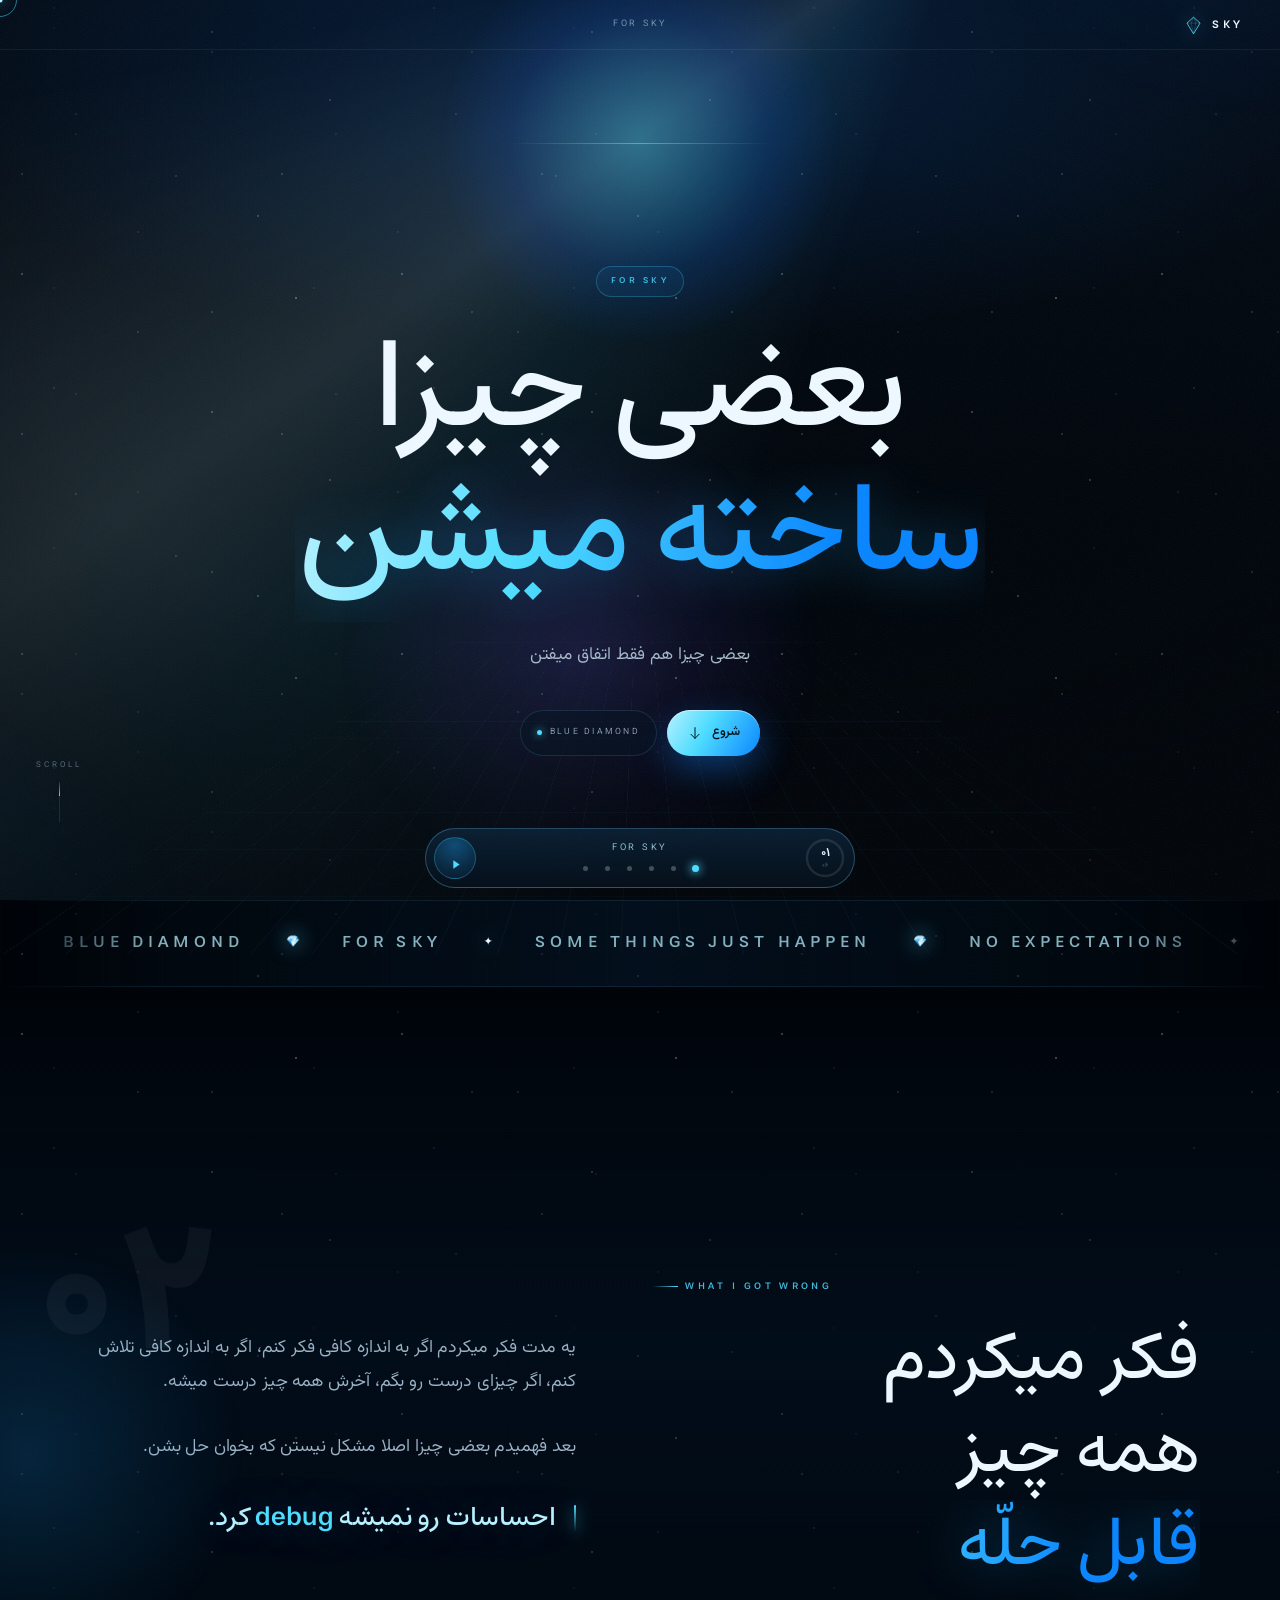
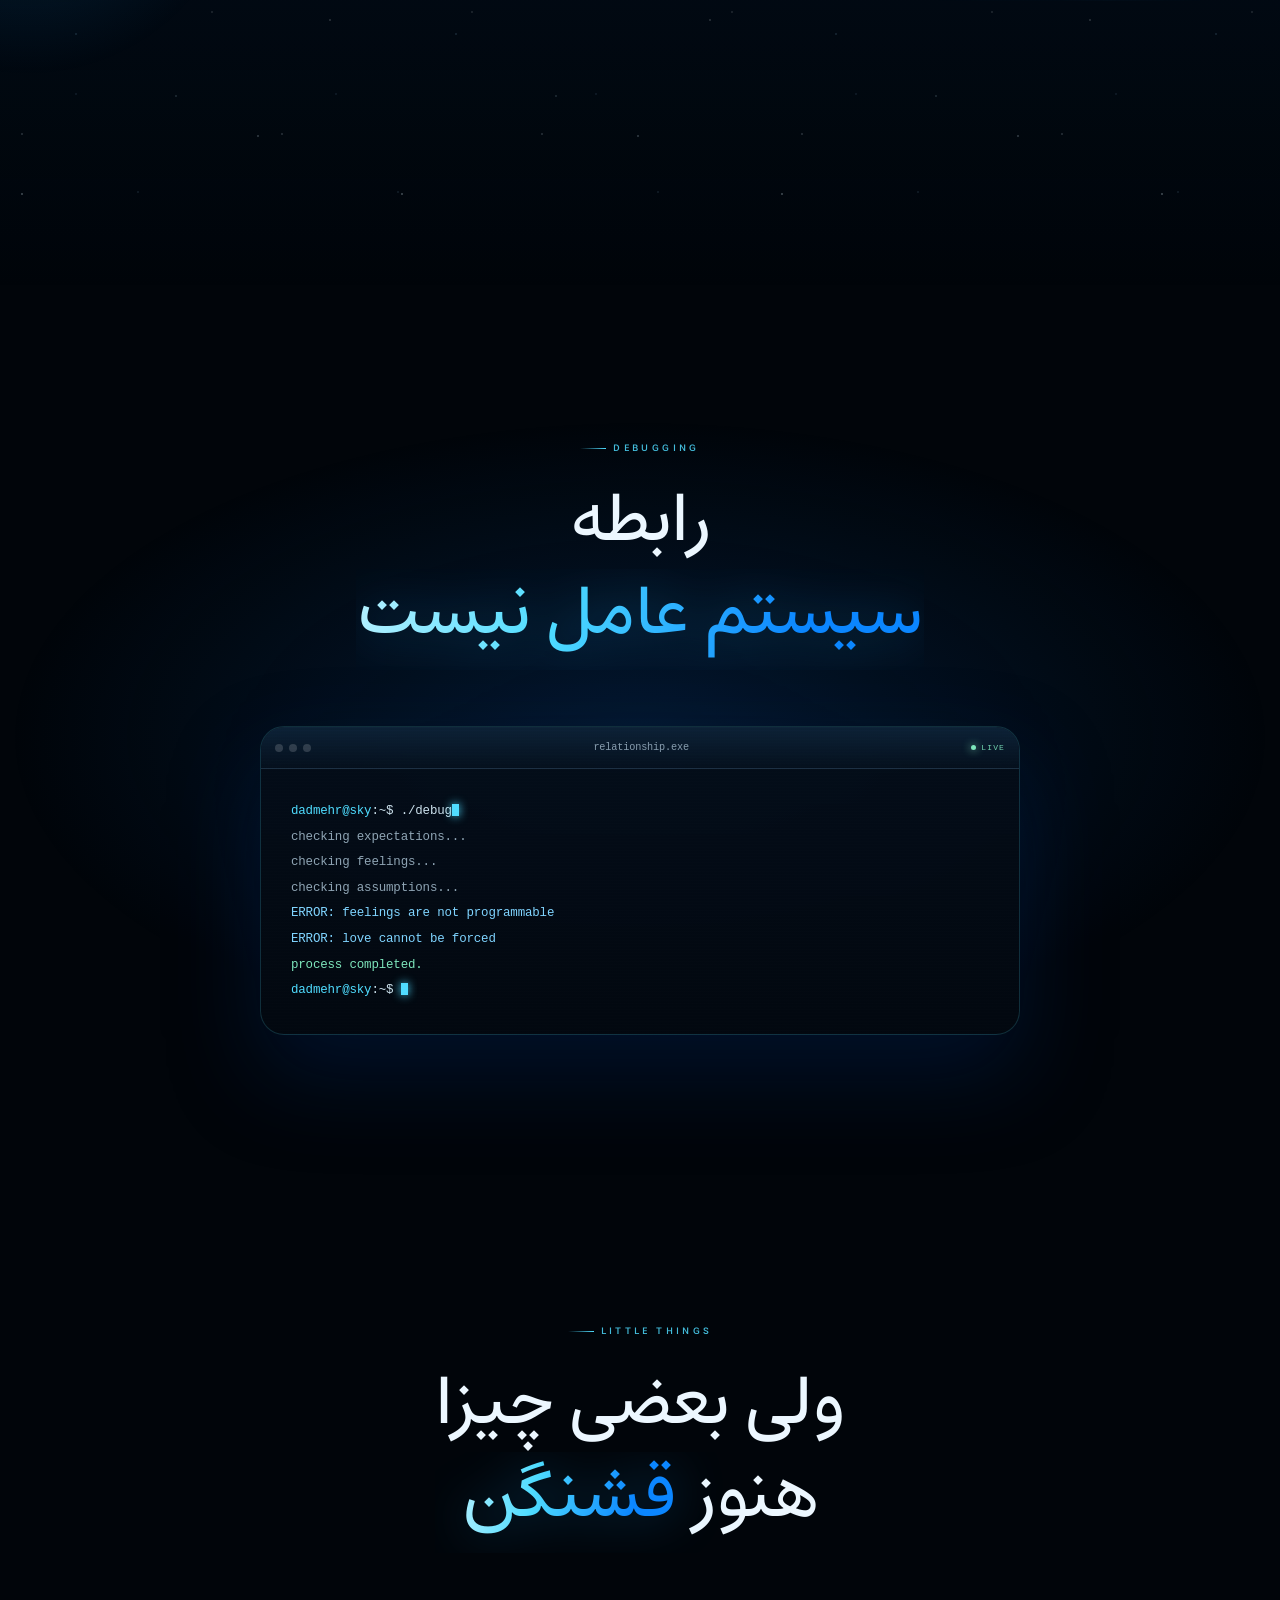
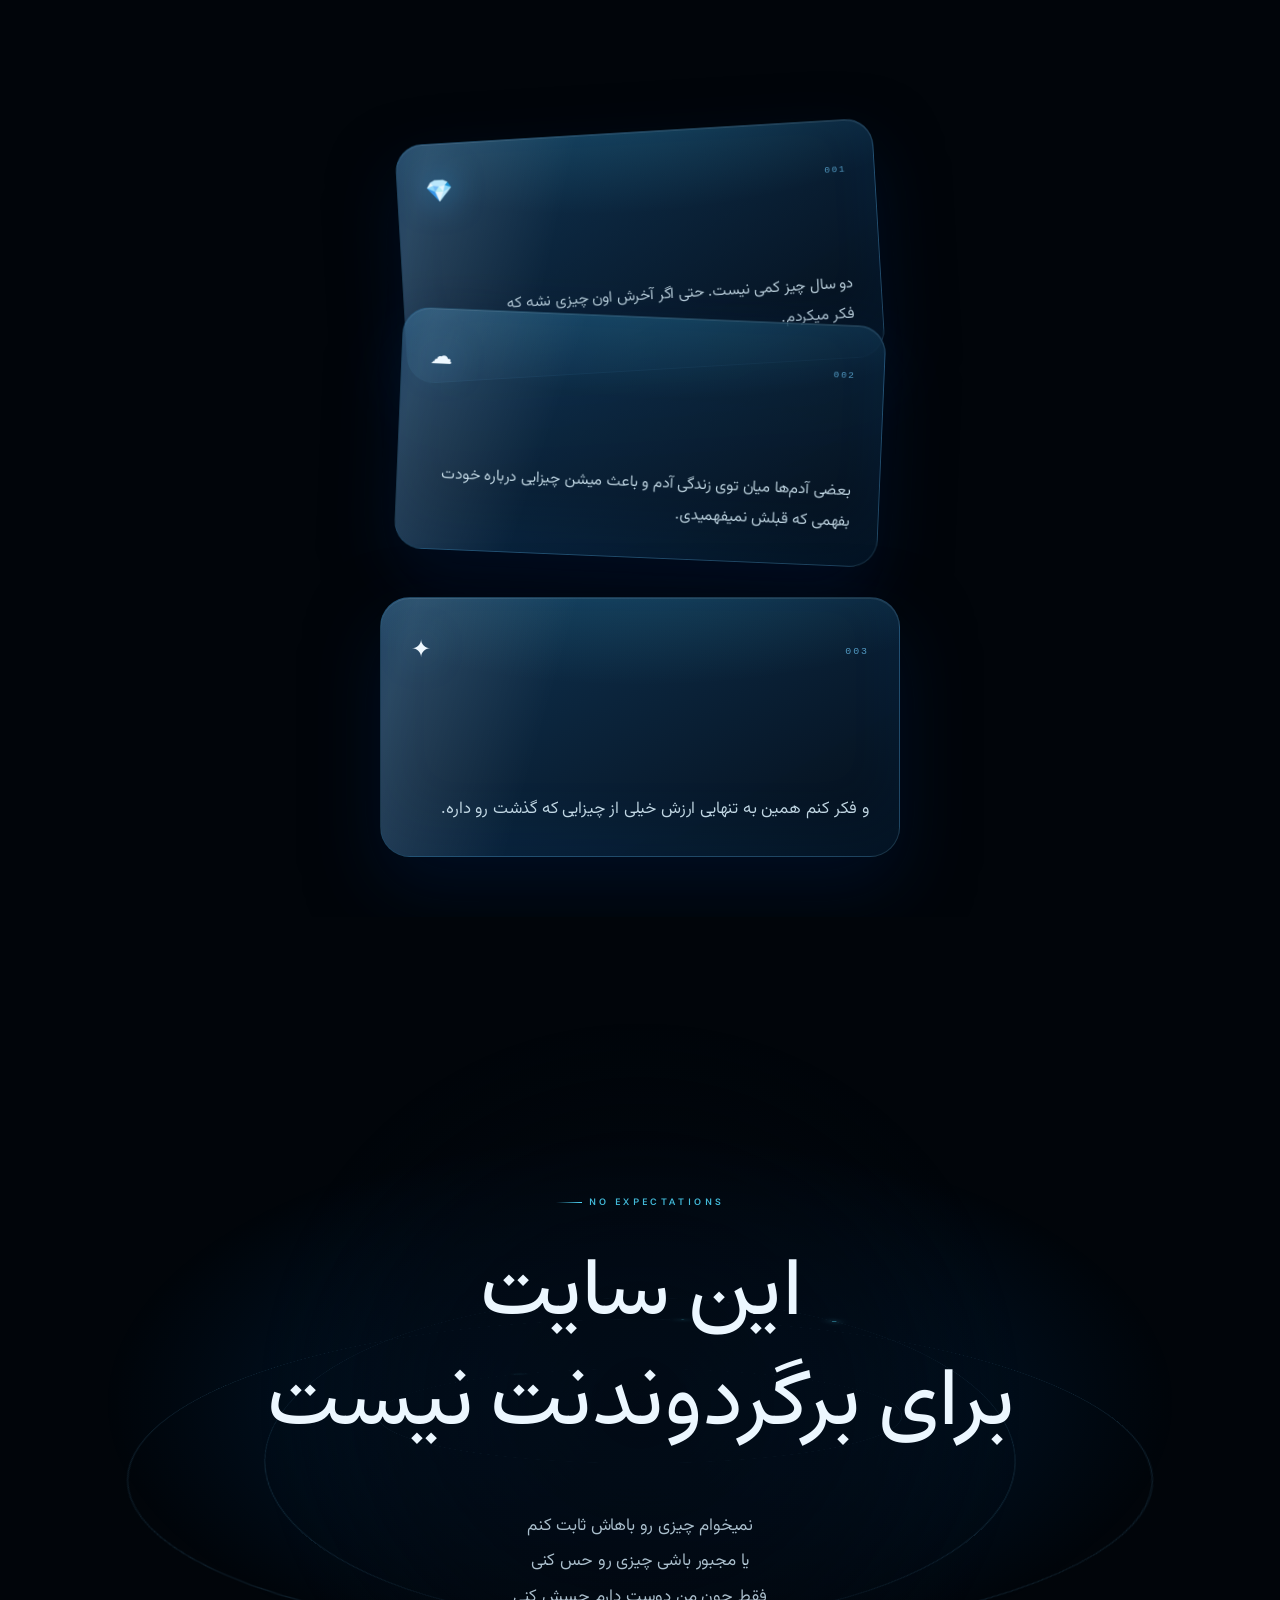
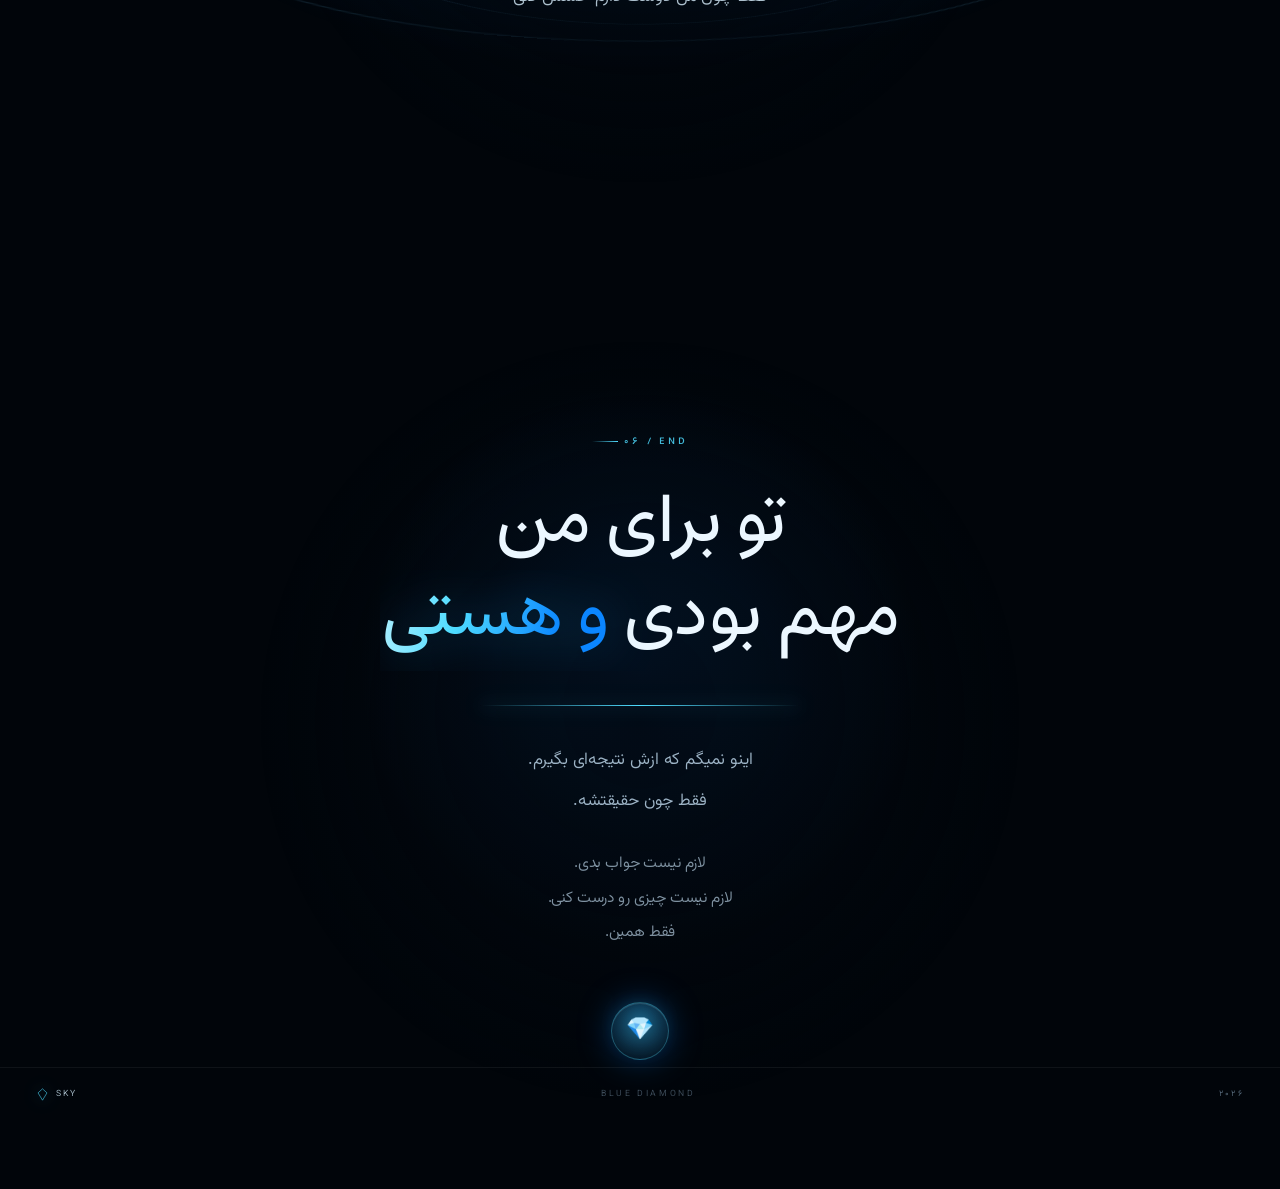
==== commit 44c06e74: "Add GitHub Pages deployment, 404 page and PWA assets pages readiness - .nojekyll so Jekyll never fil" ====
--- a/index.html
+++ b/index.html
@@ -10,7 +10,7 @@
         content="width=device-width, initial-scale=1, viewport-fit=cover"
     >
 
-    <meta name="theme-color" content="#020509">
+    <meta name="theme-color" content="#02070e">
     <meta name="color-scheme" content="dark">
 
     <title>SKY · 💎</title>
@@ -20,10 +20,59 @@
         content="یک سایت آبی برای SKY. بعضی چیزا ساخته میشن، بعضی چیزا هم فقط اتفاق میفتن."
     >
 
+    <link rel="canonical" href="https://bdadmehr0.github.io/my-blue-diamond.github.io/">
+
+
+    <!-- =====================================================
+         ICONS
+    ====================================================== -->
+
+    <link rel="icon" href="assets/icons/favicon.svg" type="image/svg+xml">
+
     <link
         rel="icon"
         href="data:image/svg+xml,%3Csvg xmlns='http://www.w3.org/2000/svg' viewBox='0 0 32 32'%3E%3Cdefs%3E%3ClinearGradient id='g' x1='0' y1='0' x2='1' y2='1'%3E%3Cstop offset='0' stop-color='%2360e0ff'/%3E%3Cstop offset='1' stop-color='%23007bff'/%3E%3C/linearGradient%3E%3C/defs%3E%3Cpath d='M16 2 L27 12 L16 30 L5 12 Z' fill='url(%23g)'/%3E%3C/svg%3E"
+        sizes="any"
     >
+
+    <link rel="icon" href="assets/icons/favicon-32.png" sizes="32x32" type="image/png">
+
+    <link rel="apple-touch-icon" href="assets/icons/apple-touch-icon.png">
+
+
+    <!-- =====================================================
+         PWA
+    ====================================================== -->
+
+    <link rel="manifest" href="manifest.webmanifest">
+
+    <meta name="mobile-web-app-capable" content="yes">
+    <meta name="apple-mobile-web-app-capable" content="yes">
+    <meta name="apple-mobile-web-app-status-bar-style" content="black-translucent">
+    <meta name="apple-mobile-web-app-title" content="SKY">
+
+
+    <!-- =====================================================
+         SOCIAL
+    ====================================================== -->
+
+    <meta property="og:type" content="website">
+    <meta property="og:site_name" content="SKY">
+    <meta property="og:title" content="SKY · بعضی چیزا ساخته میشن">
+    <meta
+        property="og:description"
+        content="بعضی چیزا هم فقط اتفاق میفتن."
+    >
+    <meta property="og:url" content="https://bdadmehr0.github.io/my-blue-diamond.github.io/">
+    <meta property="og:image" content="https://bdadmehr0.github.io/my-blue-diamond.github.io/assets/og.png">
+    <meta property="og:image:width" content="1200">
+    <meta property="og:image:height" content="630">
+    <meta property="og:image:alt" content="الماس آبی">
+
+    <meta name="twitter:card" content="summary_large_image">
+    <meta name="twitter:title" content="SKY · بعضی چیزا ساخته میشن">
+    <meta name="twitter:description" content="بعضی چیزا هم فقط اتفاق میفتن.">
+    <meta name="twitter:image" content="https://bdadmehr0.github.io/my-blue-diamond.github.io/assets/og.png">
 
     <link
         rel="preload"
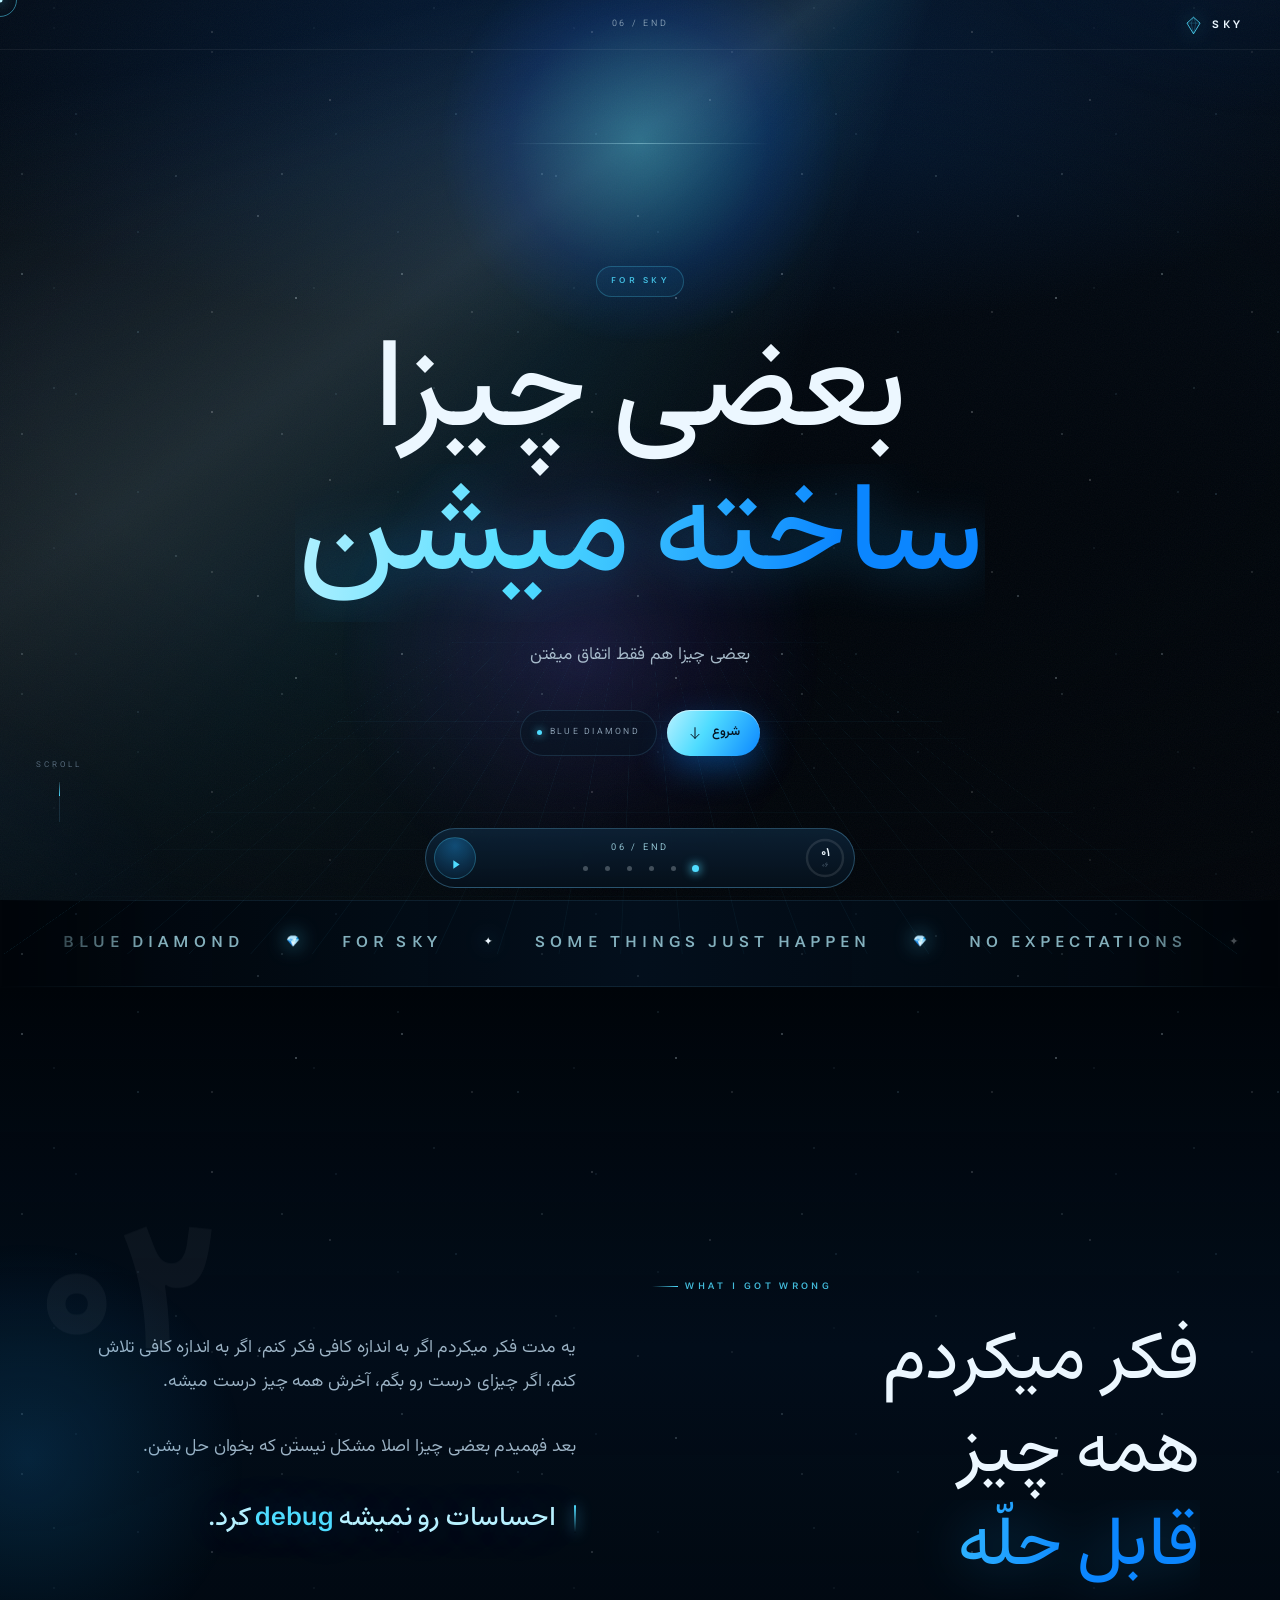
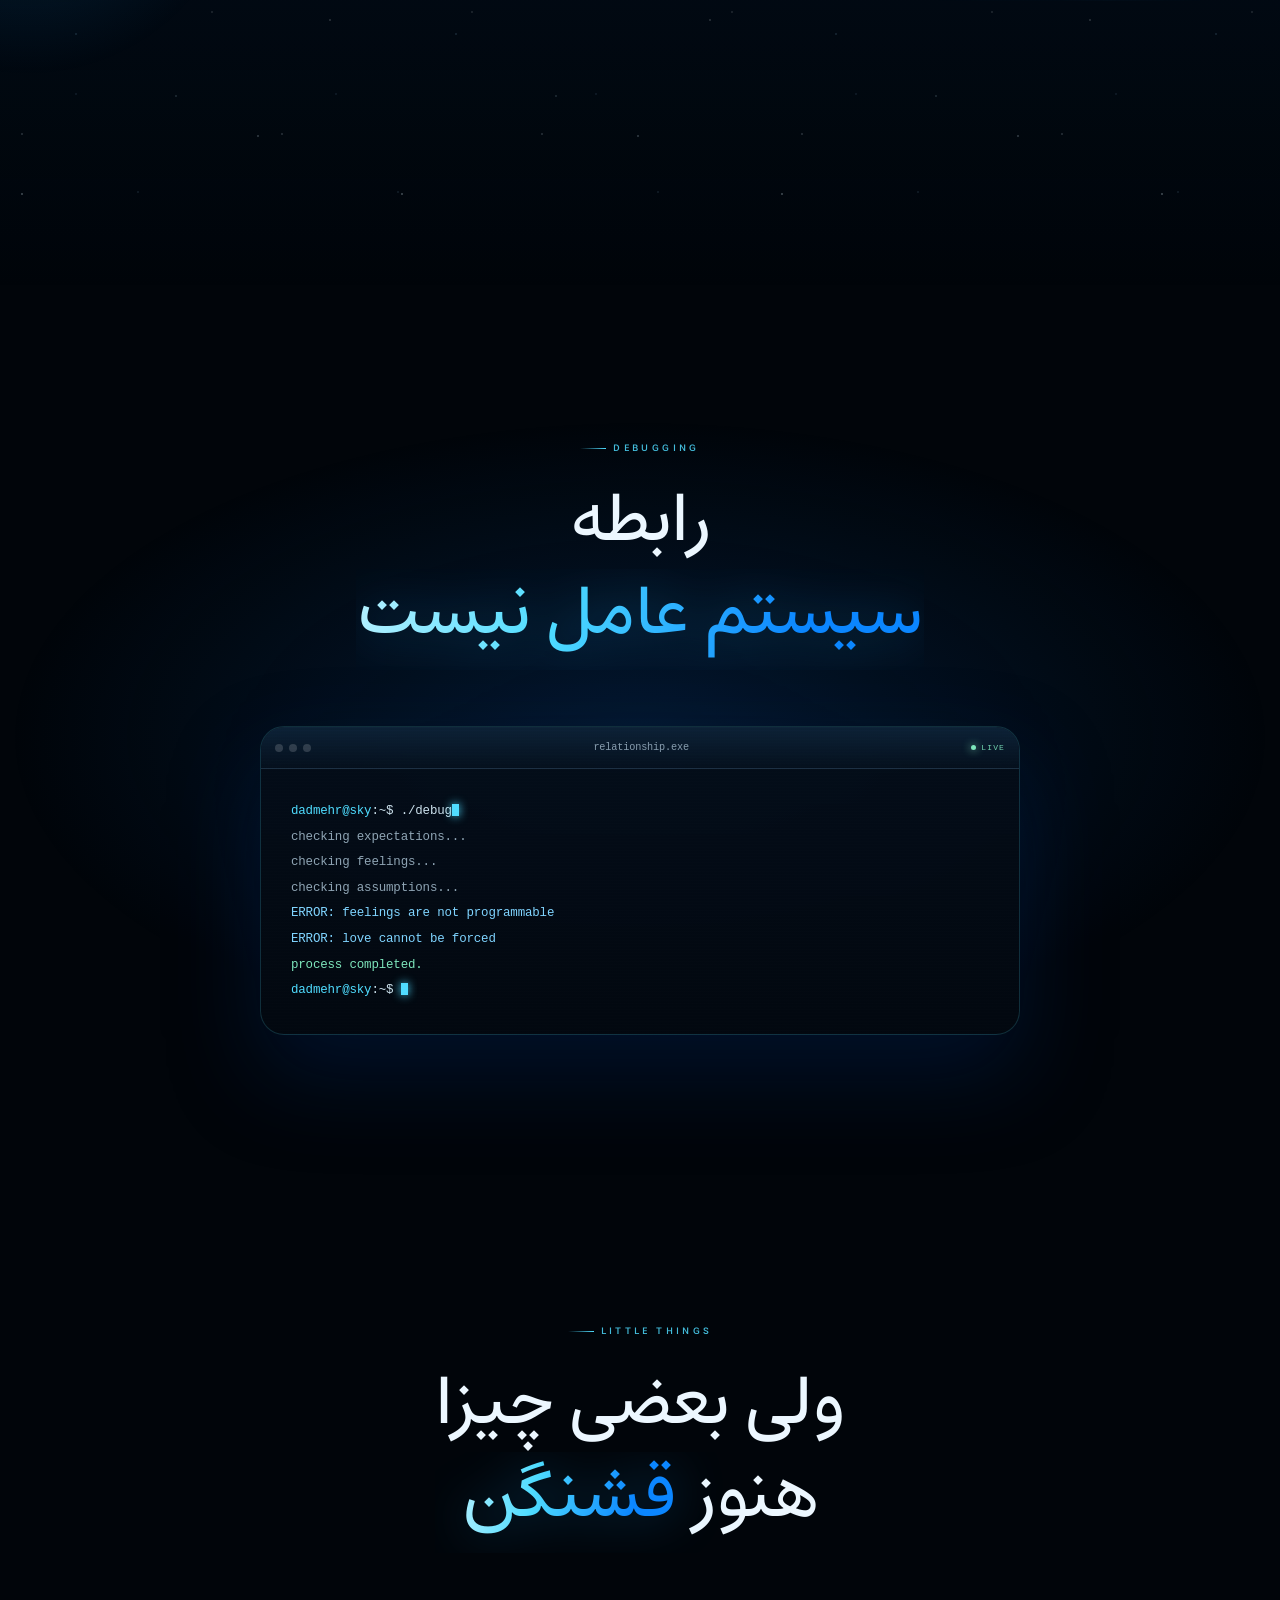
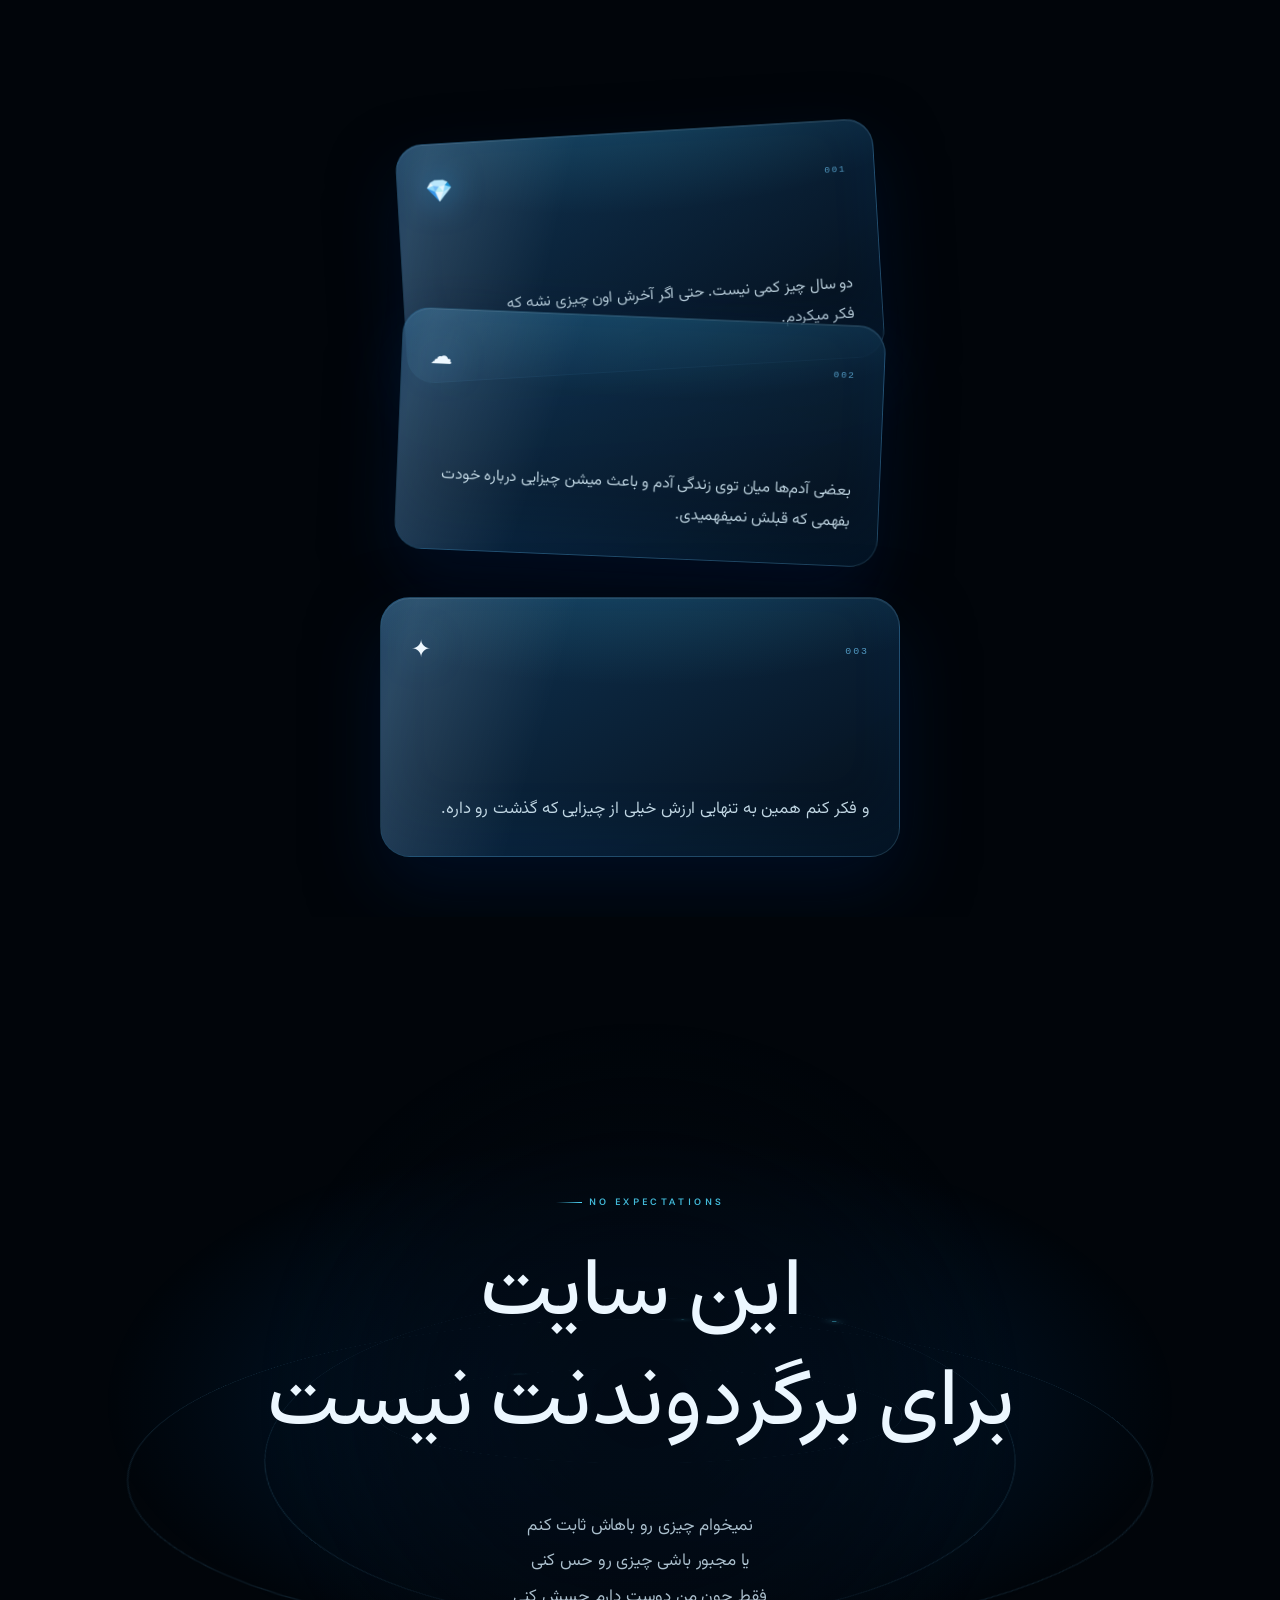
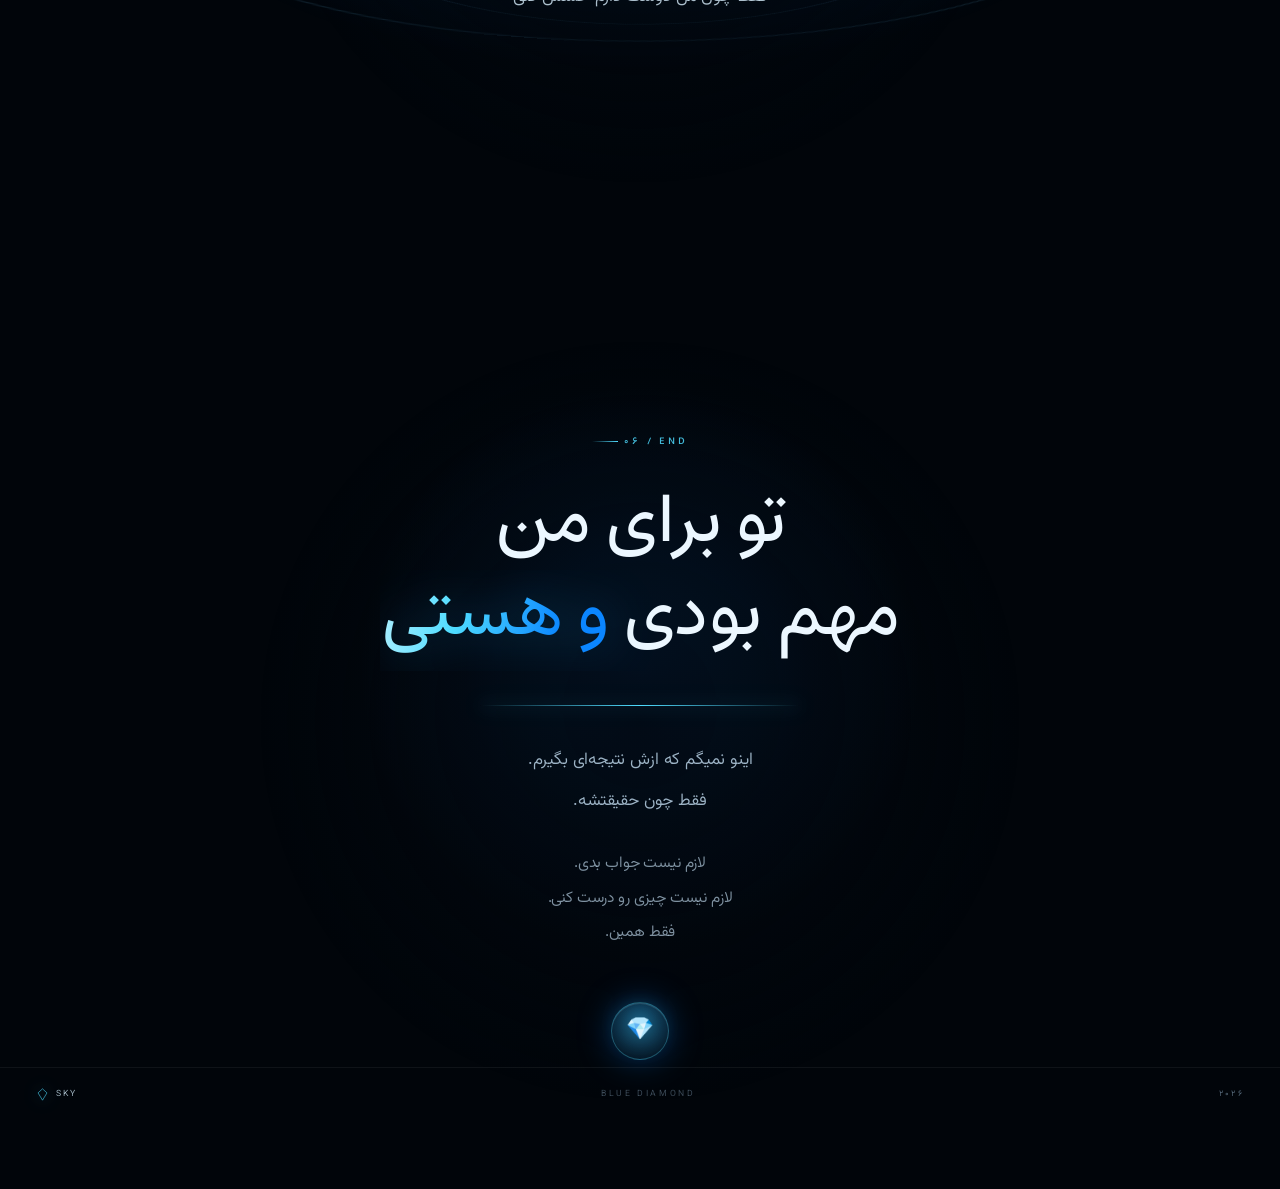
==== commit 1c2abec1: "music update" ====
--- a/index.html
+++ b/index.html
@@ -321,7 +321,7 @@
 
 
     <audio id="music" loop preload="none">
-        <source src="assets/music.m4a" type="audio/mp4">
+        <source src="assets/music.mp3" type="audio/mp4">
     </audio>
 
 
